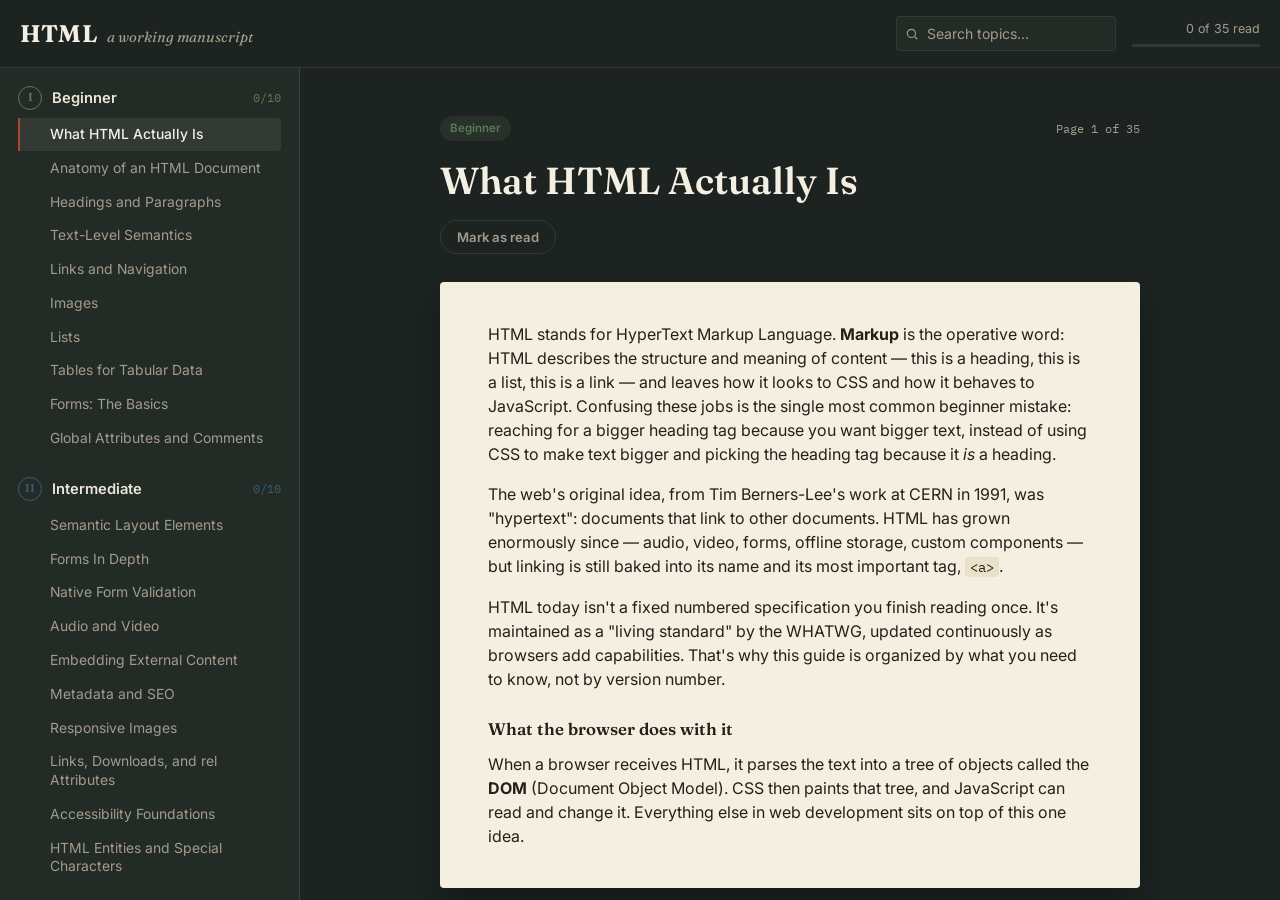
==== index.html @ 427ff5c3 "HTML Guide Added" ====
<!DOCTYPE html>
<html lang="en">

<head>
  <meta charset="UTF-8">
  <meta name="viewport" content="width=device-width, initial-scale=1.0">
  <title>HTML — A Practical Guide</title>
  <meta name="description"
    content="A sequential, tiered guide to HTML from first principles to advanced browser features.">
  <link rel="preconnect" href="https://fonts.googleapis.com">
  <link rel="preconnect" href="https://fonts.gstatic.com" crossorigin>
  <link
    href="https://fonts.googleapis.com/css2?family=Fraunces:ital,opsz,wght@0,9..144,340;0,9..144,480;0,9..144,600;0,9..144,680;1,9..144,500&family=Inter:wght@400;500;600;700&family=IBM+Plex+Mono:wght@400;500;600&display=swap"
    rel="stylesheet">
  <meta property="og:title" content="HTML — A Practical Guide">
  <meta property="og:description" content="A sequential, tiered guide to HTML from first principles to advanced browser features.">
  <meta property="og:type" content="website">
  <meta name="twitter:card" content="summary_large_image">
  <meta name="twitter:title" content="HTML — A Practical Guide">
  <meta name="twitter:description" content="A sequential, tiered guide to HTML from first principles to advanced browser features.">
  <link rel="stylesheet" href="css/styles.css">
</head>

<body>
  <div id="app">
    <header class="masthead">
      <button class="drawer-toggle" id="drawerToggle"
        aria-label="Open table of contents"><span></span><span></span><span></span></button>
      <div class="wordmark"><span class="mark">HTML</span><span class="sub">a working manuscript</span></div>
      <div class="masthead-spacer"></div>
      <div class="search-wrap">
        <label for="search" class="visually-hidden">Search topics</label>
        <svg width="14" height="14" viewBox="0 0 24 24" fill="none" stroke="currentColor" stroke-width="2">
          <circle cx="11" cy="11" r="7" />
          <line x1="21" y1="21" x2="16.65" y2="16.65" />
        </svg>
        <input type="text" id="search" placeholder="Search topics…" autocomplete="off">
      </div>
      <div class="progress-wrap">
        <span class="progress-text" id="progressText">0 of 0 read</span>
        <div class="progress-bar">
          <div class="progress-bar-fill" id="progressBarFill"></div>
        </div>
      </div>
    </header>

    <div class="layout">
      <aside class="toc-panel" id="tocPanel">
        <div class="toc-panel-head"><span>Contents</span><button class="drawer-close" id="drawerClose"
            aria-label="Close">×</button></div>
        <nav class="toc" id="toc"></nav>
      </aside>
      <div class="backdrop" id="backdrop"></div>
      <main class="page" id="page">
        <div class="page-inner" id="pageInner"></div>
      </main>
    </div>
  </div>

  <!-- ============================================================
     CONTENT LIBRARY — every topic lives here as plain HTML.
     JS below reads this into structured data at load time.
     ============================================================ -->
  <div id="library" hidden>

    <!-- ===== BEGINNER TIER ===== -->

    <article class="topic-tpl" data-id="what-is-html" data-tier="beginner" data-title="What HTML Actually Is">
      <div class="topic-body">
        <p>HTML stands for HyperText Markup Language. <strong>Markup</strong> is the operative word: HTML describes the
          structure and meaning of content — this is a heading, this is a list, this is a link — and leaves how it looks
          to CSS and how it behaves to JavaScript. Confusing these jobs is the single most common beginner mistake:
          reaching for a bigger heading tag because you want bigger text, instead of using CSS to make text bigger and
          picking the heading tag because it <em>is</em> a heading.</p>
        <p>The web's original idea, from Tim Berners-Lee's work at CERN in 1991, was "hypertext": documents that link to
          other documents. HTML has grown enormously since — audio, video, forms, offline storage, custom components —
          but linking is still baked into its name and its most important tag, <code>&lt;a&gt;</code>.</p>
        <p>HTML today isn't a fixed numbered specification you finish reading once. It's maintained as a "living
          standard" by the WHATWG, updated continuously as browsers add capabilities. That's why this guide is organized
          by what you need to know, not by version number.</p>
        <h4>What the browser does with it</h4>
        <p>When a browser receives HTML, it parses the text into a tree of objects called the <strong>DOM</strong>
          (Document Object Model). CSS then paints that tree, and JavaScript can read and change it. Everything else in
          web development sits on top of this one idea.</p>
      </div>
      <div class="topic-code" data-lang="html" data-filename="hello.html">&lt;!DOCTYPE html&gt;
        &lt;html lang="en"&gt;
        &lt;head&gt;
        &lt;meta charset="UTF-8"&gt;
        &lt;title&gt;My First Page&lt;/title&gt;
        &lt;/head&gt;
        &lt;body&gt;
        &lt;h1&gt;Hello, web&lt;/h1&gt;
        &lt;p&gt;This paragraph is structure. Its color is CSS's job.&lt;/p&gt;
        &lt;/body&gt;
        &lt;/html&gt;</div>
      <ul class="topic-keypoints">
        <li>HTML describes structure and meaning; CSS handles appearance; JavaScript handles behavior.</li>
        <li>Browsers parse your markup into a DOM tree — that tree is what CSS styles and JavaScript touches.</li>
        <li>HTML is a continuously updated "living standard," not a version you finish learning once.</li>
        <li>Never choose a tag purely for its default visual size or style — choose it for what it means.</li>
      </ul>
      <div class="topic-note" data-kind="tip">Open any website, right-click, and choose "View Page Source" (or press
        Ctrl+U / Cmd+Option+U). Reading real markup from sites you use daily teaches you faster than any tutorial.</div>
    </article>

    <article class="topic-tpl" data-id="document-anatomy" data-tier="beginner" data-title="Anatomy of an HTML Document">
      <div class="topic-body">
        <p>Every HTML page follows the same skeleton, and each piece has a specific job.</p>
        <p><code>&lt;!DOCTYPE html&gt;</code> must be the very first line. It tells the browser to render the page in
          modern "standards mode" rather than guessing based on old, inconsistent quirks from the 1990s. It isn't a tag
          with a closing pair — it's a one-time instruction.</p>
        <p>The <code>&lt;html&gt;</code> element wraps everything and should carry a <code>lang</code> attribute, such
          as <code>lang="en"</code>. This one small attribute lets screen readers choose the correct pronunciation rules
          and lets browsers offer translation — it's an accessibility feature disguised as an afterthought.</p>
        <p>Inside <code>&lt;html&gt;</code> there are exactly two children: <code>&lt;head&gt;</code> and
          <code>&lt;body&gt;</code>. The head holds information <em>about</em> the page — metadata, the title, links to
          stylesheets — none of which is directly visible. The body holds everything a visitor actually sees.</p>
        <h4>Two meta tags you always want</h4>
        <p><code>&lt;meta charset="UTF-8"&gt;</code> should be the first thing inside <code>&lt;head&gt;</code>. It
          tells the browser how to decode the bytes of your file into characters, so accented letters, emoji, and
          non-Latin scripts render correctly.
          <code>&lt;meta name="viewport" content="width=device-width, initial-scale=1.0"&gt;</code> tells mobile
          browsers to render at the phone's actual width instead of pretending to be a 980px-wide desktop page and
          zooming out — without it, your responsive CSS won't behave on phones at all.</p>
      </div>
      <div class="topic-code" data-lang="html" data-filename="boilerplate.html">&lt;!DOCTYPE html&gt;
        &lt;html lang="en"&gt;
        &lt;head&gt;
        &lt;meta charset="UTF-8"&gt;
        &lt;meta name="viewport" content="width=device-width, initial-scale=1.0"&gt;
        &lt;title&gt;Page Title&lt;/title&gt;
        &lt;link rel="stylesheet" href="styles.css"&gt;
        &lt;/head&gt;
        &lt;body&gt;
        &lt;!-- visible content goes here --&gt;
        &lt;/body&gt;
        &lt;/html&gt;</div>
      <ul class="topic-keypoints">
        <li><code>&lt;!DOCTYPE html&gt;</code> comes first and switches on standards mode.</li>
        <li><code>&lt;html lang="en"&gt;</code> helps screen readers and translation tools — set it correctly.</li>
        <li><code>&lt;head&gt;</code> holds metadata; <code>&lt;body&gt;</code> holds what visitors see.</li>
        <li>Charset and viewport meta tags belong in every page you ship.</li>
      </ul>
      <div class="topic-note" data-kind="mistake">Skipping the viewport meta tag is the most common reason a page that
        "looks fine" on a laptop looks tiny and zoomed-out on a phone.</div>
    </article>

    <article class="topic-tpl" data-id="headings-text" data-tier="beginner" data-title="Headings and Paragraphs">
      <div class="topic-body">
        <p>HTML gives you six heading levels, <code>&lt;h1&gt;</code> through <code>&lt;h6&gt;</code>. They exist to
          describe an <strong>outline</strong> of your document, the same way a book's chapter and section titles do —
          not to pick a font size. Screen readers let users jump between headings the way you'd flip through a table of
          contents, which only works if the levels genuinely nest: an <code>&lt;h3&gt;</code> should sit under an
          <code>&lt;h2&gt;</code>, which sits under the page's single <code>&lt;h1&gt;</code>.</p>
        <p>Skipping a level — going from <code>&lt;h1&gt;</code> straight to <code>&lt;h3&gt;</code> because it "looks
          right" — breaks that outline for anyone navigating by structure, even though sighted users browsing normally
          won't notice anything wrong.</p>
        <p>Regular text lives in <code>&lt;p&gt;</code> elements. One detail trips up almost every newcomer: browsers
          collapse whitespace. Line breaks and extra spaces in your HTML <em>source</em> do not create line breaks or
          spacing on the rendered page — only actual elements and CSS do.</p>
      </div>
      <div class="topic-code" data-lang="html" data-filename="outline.html">&lt;h1&gt;Backyard Vegetable
        Gardening&lt;/h1&gt;
        &lt;p&gt;An introduction for first-time growers.&lt;/p&gt;

        &lt;h2&gt;Choosing a Location&lt;/h2&gt;
        &lt;p&gt;Most vegetables need six hours of direct sun.&lt;/p&gt;

        &lt;h3&gt;Testing Your Soil&lt;/h3&gt;
        &lt;p&gt;A simple pH kit will tell you what to amend.&lt;/p&gt;

        &lt;h2&gt;Watering Schedules&lt;/h2&gt;
        &lt;p&gt;Deep, infrequent watering beats a daily sprinkle.&lt;/p&gt;</div>
      <ul class="topic-keypoints">
        <li>Headings encode document structure, not font size — style size with CSS instead.</li>
        <li>Don't skip heading levels; assistive technology relies on the nesting being real.</li>
        <li>Most pages use one <code>&lt;h1&gt;</code> for the main topic of that page.</li>
        <li>Whitespace and line breaks in your source are collapsed by the browser.</li>
      </ul>
    </article>

    <article class="topic-tpl" data-id="text-semantics" data-tier="beginner" data-title="Text-Level Semantics">
      <div class="topic-body">
        <p>HTML has pairs of tags that look similar but mean different things. <code>&lt;strong&gt;</code> marks text as
          genuinely important — screen readers may change their tone for it — while <code>&lt;b&gt;</code> just makes
          text bold with no claim about importance. Likewise <code>&lt;em&gt;</code> marks stressed emphasis (changing
          which word carries meaning in a sentence), while <code>&lt;i&gt;</code> is purely a visual italic, appropriate
          for things like foreign phrases or the names of ships, which are conventionally italicized without being
          "emphasized."</p>
        <p>A few more inline tags worth knowing: <code>&lt;small&gt;</code> for fine print or side comments,
          <code>&lt;mark&gt;</code> for highlighting text that's relevant right now (like a search match),
          <code>&lt;abbr title="..."&gt;</code> for abbreviations — the <code>title</code> gives the full expansion —
          and <code>&lt;sub&gt;</code>/<code>&lt;sup&gt;</code> for subscript and superscript, useful in chemical
          formulas or footnote markers.</p>
        <p><code>&lt;br&gt;</code> forces a single line break and <code>&lt;hr&gt;</code> marks a thematic break between
          sections of content. Neither is a layout tool — reach for CSS margin and spacing instead of stacks of
          <code>&lt;br&gt;</code> tags.</p>
      </div>
      <div class="topic-code" data-lang="html" data-filename="inline.html">&lt;p&gt;
        &lt;strong&gt;Warning:&lt;/strong&gt; the &lt;em&gt;first&lt;/em&gt; step is irreversible.
        See &lt;abbr title="Frequently Asked Questions"&gt;FAQ&lt;/abbr&gt; for details.
        &lt;/p&gt;
        &lt;p&gt;The compound is H&lt;sub&gt;2&lt;/sub&gt;O, discovered in &lt;mark&gt;1783&lt;/mark&gt;.&lt;/p&gt;
      </div>
      <ul class="topic-keypoints">
        <li><code>&lt;strong&gt;</code>/<code>&lt;em&gt;</code> carry meaning;
          <code>&lt;b&gt;</code>/<code>&lt;i&gt;</code> are purely visual.</li>
        <li><code>&lt;abbr title="..."&gt;</code> gives assistive tech and hover users the full expansion.</li>
        <li><code>&lt;br&gt;</code> and <code>&lt;hr&gt;</code> are not spacing or decoration tools — use CSS for
          layout.</li>
      </ul>
    </article>

    <article class="topic-tpl" data-id="links" data-tier="beginner" data-title="Links and Navigation">
      <div class="topic-body">
        <p>The anchor tag, <code>&lt;a href="..."&gt;</code>, is HTML's namesake feature. The <code>href</code> can be
          absolute (<code>https://example.com/page</code>), relative to the current page (<code>about.html</code> or
          <code>../images/logo.png</code>), or a jump to a section on the same page using an <code>id</code>:
          <code>&lt;a href="#pricing"&gt;</code> scrolls to whichever element has <code>id="pricing"</code>.</p>
        <p><code>target="_blank"</code> opens a link in a new tab. When you use it, also add
          <code>rel="noopener noreferrer"</code> — without it, the new page can access <code>window.opener</code> and,
          in older browsers, silently redirect your original tab to a phishing page. You'll see exactly why this matters
          in the security topic later in this guide.</p>
        <p>Two special schemes turn a link into an action: <code>mailto:</code> opens the visitor's email client with an
          address pre-filled, and <code>tel:</code> dials a number on devices that can place calls.</p>
      </div>
      <div class="topic-code" data-lang="html" data-filename="links.html">&lt;a href="/about.html"&gt;About us&lt;/a&gt;
        &lt;a href="https://example.com" target="_blank" rel="noopener noreferrer"&gt;External site&lt;/a&gt;
        &lt;a href="mailto:hello@example.com"&gt;Email us&lt;/a&gt;
        &lt;a href="tel:+15551234567"&gt;Call us&lt;/a&gt;
        &lt;a href="#section-2"&gt;Jump to Section 2&lt;/a&gt;

        &lt;h2 id="section-2"&gt;Section 2&lt;/h2&gt;</div>
      <ul class="topic-keypoints">
        <li>Relative paths point to files near the current page; absolute paths point anywhere on the web.</li>
        <li>Always pair <code>target="_blank"</code> with <code>rel="noopener noreferrer"</code>.</li>
        <li><code>mailto:</code> and <code>tel:</code> turn a link into a real-world action.</li>
      </ul>
      <div class="topic-note" data-kind="mistake">If a click should trigger app behavior rather than navigate to a URL —
        like opening a modal — use a <code>&lt;button&gt;</code>, not an <code>&lt;a href="#"&gt;</code>. A fake link
        confuses keyboard and screen reader users who expect links to navigate.</div>
    </article>

    <article class="topic-tpl" data-id="images" data-tier="beginner" data-title="Images">
      <div class="topic-body">
        <p><code>&lt;img src="..." alt="..."&gt;</code> is a void element — it never has a closing tag or content. The
          <code>alt</code> attribute is not optional decoration: it's read aloud by screen readers, displayed if the
          image fails to load, and used by search engines. Write it as you would describe the image to someone on the
          phone. If an image is purely decorative and adds no information — a background flourish — give it an empty
          <code>alt=""</code> so assistive technology skips over it entirely, rather than omitting <code>alt</code>,
          which some screen readers announce as the filename instead.</p>
        <p>Always set <code>width</code> and <code>height</code> (or the equivalent CSS <code>aspect-ratio</code>). The
          browser uses them to reserve space for the image before it finishes downloading, which prevents the rest of
          the page from jumping around as images pop in — a real, measured metric called Cumulative Layout Shift.</p>
        <p>When an image needs a caption, wrap both in <code>&lt;figure&gt;</code> with a
          <code>&lt;figcaption&gt;</code> inside. This semantically ties the caption to the image as one unit, rather
          than leaving them as two unrelated pieces of text.</p>
      </div>
      <div class="topic-code" data-lang="html" data-filename="figure.html">&lt;figure&gt;
        &lt;img src="harvest.jpg" alt="Wicker basket of freshly picked tomatoes and basil"
        width="640" height="427"&gt;
        &lt;figcaption&gt;First tomato harvest of the season, late July.&lt;/figcaption&gt;
        &lt;/figure&gt;

        &lt;img src="divider-flourish.svg" alt="" width="200" height="12"&gt;</div>
      <ul class="topic-keypoints">
        <li><code>alt</code> is required — describe meaningfully, or use <code>alt=""</code> for purely decorative
          images.</li>
        <li><code>width</code>/<code>height</code> prevent layout shift while images load.</li>
        <li><code>&lt;figure&gt;</code>/<code>&lt;figcaption&gt;</code> groups an image with its caption as one semantic
          unit.</li>
      </ul>
    </article>

    <article class="topic-tpl" data-id="lists" data-tier="beginner" data-title="Lists">
      <div class="topic-body">
        <p>Use <code>&lt;ul&gt;</code> (unordered list) when items have no inherent ranking — ingredients, features,
          links in a menu. Use <code>&lt;ol&gt;</code> (ordered list) when sequence carries meaning — recipe steps, race
          results, instructions where order matters. Each item, in either case, is an <code>&lt;li&gt;</code>.</p>
        <p>A less common but genuinely useful third type is the description list: <code>&lt;dl&gt;</code> wraps pairs of
          <code>&lt;dt&gt;</code> (term) and <code>&lt;dd&gt;</code> (its description) — perfect for glossaries, FAQs,
          or metadata like a spec sheet.</p>
        <p>Lists can nest: placing a full <code>&lt;ul&gt;</code> or <code>&lt;ol&gt;</code> inside an
          <code>&lt;li&gt;</code> creates a sub-list, which is how multi-level outlines and navigation menus with
          sub-items are built.</p>
      </div>
      <div class="topic-code" data-lang="html" data-filename="lists.html">&lt;ol&gt;
        &lt;li&gt;Preheat the oven to 220°C.&lt;/li&gt;
        &lt;li&gt;Toss the vegetables in oil and salt.&lt;/li&gt;
        &lt;li&gt;Roast for 25 minutes, turning once.&lt;/li&gt;
        &lt;/ol&gt;

        &lt;dl&gt;
        &lt;dt&gt;HTML&lt;/dt&gt;
        &lt;dd&gt;Describes the structure of a web page.&lt;/dd&gt;
        &lt;dt&gt;CSS&lt;/dt&gt;
        &lt;dd&gt;Describes how that structure should look.&lt;/dd&gt;
        &lt;/dl&gt;</div>
      <ul class="topic-keypoints">
        <li><code>&lt;ul&gt;</code> for unordered items, <code>&lt;ol&gt;</code> when sequence matters.</li>
        <li><code>&lt;dl&gt;/&lt;dt&gt;/&lt;dd&gt;</code> handles term–description pairs like glossaries and FAQs.</li>
        <li>Lists can nest inside a parent <code>&lt;li&gt;</code> to build sub-lists.</li>
      </ul>
    </article>

    <article class="topic-tpl" data-id="tables" data-tier="beginner" data-title="Tables for Tabular Data">
      <div class="topic-body">
        <p>Tables exist for genuinely grid-shaped data — pricing plans, schedules, comparison specs — where rows and
          columns both carry meaning. Before CSS matured, developers abused tables to lay out entire pages; that
          technique is obsolete and actively harmful to accessibility today, since screen readers announce table
          structure and a layout table announces confusing, meaningless "row 1 of 40" noise.</p>
        <p>The structure: <code>&lt;table&gt;</code> wraps rows (<code>&lt;tr&gt;</code>), which contain header cells
          (<code>&lt;th&gt;</code>) or data cells (<code>&lt;td&gt;</code>). Grouping rows into
          <code>&lt;thead&gt;</code>, <code>&lt;tbody&gt;</code>, and optionally <code>&lt;tfoot&gt;</code> lets
          browsers keep the header visible while a long table scrolls or prints, and tells assistive technology exactly
          which row is the header.</p>
        <p>A <code>&lt;caption&gt;</code>, placed right after the opening <code>&lt;table&gt;</code> tag, gives the
          whole table an accessible title — the equivalent of a figure caption, but for data.</p>
      </div>
      <div class="topic-code" data-lang="html" data-filename="table.html">&lt;table&gt;
        &lt;caption&gt;Quarterly rainfall (mm)&lt;/caption&gt;
        &lt;thead&gt;
        &lt;tr&gt;&lt;th&gt;City&lt;/th&gt;&lt;th&gt;Q1&lt;/th&gt;&lt;th&gt;Q2&lt;/th&gt;&lt;/tr&gt;
        &lt;/thead&gt;
        &lt;tbody&gt;
        &lt;tr&gt;&lt;td&gt;Mumbai&lt;/td&gt;&lt;td&gt;12&lt;/td&gt;&lt;td&gt;480&lt;/td&gt;&lt;/tr&gt;
        &lt;tr&gt;&lt;td&gt;Delhi&lt;/td&gt;&lt;td&gt;6&lt;/td&gt;&lt;td&gt;210&lt;/td&gt;&lt;/tr&gt;
        &lt;/tbody&gt;
        &lt;/table&gt;</div>
      <ul class="topic-keypoints">
        <li>Tables are for tabular data, never for page layout.</li>
        <li><code>&lt;th&gt;</code> marks header cells; pair it with <code>&lt;thead&gt;/&lt;tbody&gt;</code> for
          structure.</li>
        <li><code>&lt;caption&gt;</code> gives the table an accessible title.</li>
      </ul>
    </article>

    <article class="topic-tpl" data-id="forms-basics" data-tier="beginner" data-title="Forms: The Basics">
      <div class="topic-body">
        <p>A <code>&lt;form&gt;</code> wraps a set of input controls. Its <code>action</code> attribute says where the
          data goes, and <code>method</code> says how: <code>GET</code> appends data to the URL and suits read-like
          requests such as a search box, while <code>POST</code> sends data in the request body and suits anything that
          changes state, like creating an account.</p>
        <p>Every input needs a real <code>&lt;label&gt;</code>, connected either by wrapping the input or by matching a
          <code>for</code> attribute to the input's <code>id</code>. A <code>placeholder</code> is not a substitute — it
          vanishes the moment someone starts typing and isn't dependably announced by every screen reader. Clicking a
          label should focus or toggle its input; that only happens with a real association.</p>
        <p>Inside a form, a plain <code>&lt;button&gt;</code> defaults to <code>type="submit"</code> — including buttons
          you intended for something else, like "Cancel." That default causes a classic bug: a cancel button that
          unexpectedly submits the form. Set <code>type="button"</code> explicitly on anything that shouldn't submit.
        </p>
      </div>
      <div class="topic-code" data-lang="html" data-filename="form.html">&lt;form action="/subscribe" method="post"&gt;
        &lt;label for="email"&gt;Email address&lt;/label&gt;
        &lt;input type="email" id="email" name="email" required&gt;

        &lt;button type="submit"&gt;Subscribe&lt;/button&gt;
        &lt;button type="button" onclick="closeForm()"&gt;Cancel&lt;/button&gt;
        &lt;/form&gt;</div>
      <ul class="topic-keypoints">
        <li>GET for read-like requests, POST for anything that changes data.</li>
        <li>Every input needs a real, connected <code>&lt;label&gt;</code> — a placeholder is not enough.</li>
        <li>Buttons inside a form default to <code>type="submit"</code>; say <code>type="button"</code> otherwise.</li>
      </ul>
      <div class="topic-note" data-kind="mistake">A "Cancel" or "Delete row" button inside a <code>&lt;form&gt;</code>
        that's missing <code>type="button"</code> will silently submit the entire form when clicked — one of the most
        common real-world form bugs.</div>
    </article>

    <article class="topic-tpl" data-id="global-attributes" data-tier="beginner"
      data-title="Global Attributes and Comments">
      <div class="topic-body">
        <p>A handful of attributes work on nearly every element. <code>id</code> gives a single element a unique name on
          the page — used for anchor links, label associations, and as a hook for CSS or JavaScript. Unlike
          <code>id</code>, <code>class</code> can repeat across many elements and can hold several space-separated
          values, making it the right tool for reusable styling hooks.</p>
        <p><code>style</code> lets you write inline CSS directly on an element, but reach for it sparingly — mixing
          structure and presentation defeats much of the reason HTML and CSS are separate languages in the first place.
          <code>title</code> adds a tooltip, but support across assistive technology is inconsistent, so never put
          essential information only in a <code>title</code>.</p>
        <p><code>data-*</code> attributes let you attach custom data for JavaScript to read —
          <code>data-user-id="42"</code>, for instance — without inventing non-standard attributes. The boolean
          <code>hidden</code> attribute removes an element from rendering entirely.</p>
        <p>Some elements are "void": they carry no closing tag and no content, because they can't have children —
          <code>&lt;br&gt;</code>, <code>&lt;img&gt;</code>, <code>&lt;input&gt;</code>, <code>&lt;hr&gt;</code>,
          <code>&lt;meta&gt;</code>, and <code>&lt;link&gt;</code> among them.</p>
        <p>Finally, <code>&lt;!-- comments --&gt;</code> are stripped before anything renders on screen, but they still
          travel to every visitor inside your page's source. Never put secrets, internal notes, or anything sensitive in
          one.</p>
      </div>
      <div class="topic-code" data-lang="html" data-filename="attributes.html">&lt;section id="pricing" class="panel
        panel--highlighted" data-plan="pro"&gt;
        &lt;!-- TODO: swap in final copy before launch --&gt;
        &lt;p title="Billed annually"&gt;$12/month&lt;/p&gt;
        &lt;/section&gt;</div>
      <ul class="topic-keypoints">
        <li><code>id</code> is unique per page; <code>class</code> can repeat and hold multiple values.</li>
        <li>Prefer real CSS files over inline <code>style</code> where you can.</li>
        <li><code>data-*</code> attributes are the standard way to attach custom data for scripts.</li>
        <li>Comments are invisible on the page but fully visible in "View Source."</li>
      </ul>
    </article>

    <!-- ===== INTERMEDIATE TIER ===== -->

    <article class="topic-tpl" data-id="semantic-layout" data-tier="intermediate" data-title="Semantic Layout Elements">
      <div class="topic-body">
        <p>Before HTML5, every section of a page was a generically named <code>&lt;div&gt;</code>, and developers relied
          on <code>id="header"</code> or <code>class="nav"</code> to fake meaning that the browser itself couldn't see.
          HTML5 added elements that describe a section's <em>role</em> directly: <code>&lt;header&gt;</code>,
          <code>&lt;nav&gt;</code>, <code>&lt;main&gt;</code>, <code>&lt;article&gt;</code>,
          <code>&lt;section&gt;</code>, <code>&lt;aside&gt;</code>, and <code>&lt;footer&gt;</code>.</p>
        <p><code>&lt;header&gt;</code> holds introductory content — it can appear once for the whole page and again
          inside an individual <code>&lt;article&gt;</code>. <code>&lt;nav&gt;</code> wraps major navigation blocks, not
          every group of links. <code>&lt;main&gt;</code> should appear exactly once per page and wrap the primary
          content, letting screen reader users jump straight past repeated navigation. <code>&lt;footer&gt;</code>
          mirrors <code>&lt;header&gt;</code> for closing or meta content, and <code>&lt;address&gt;</code> specifically
          marks contact information for the nearest article or page.</p>
        <p>The trickiest distinction is <code>&lt;article&gt;</code> versus <code>&lt;section&gt;</code>. Ask: "could
          this be pulled out and make sense on its own, syndicated elsewhere?" — a blog post, a product card, a forum
          comment — that's an <code>&lt;article&gt;</code>. A <code>&lt;section&gt;</code> is a thematic chunk of a
          larger whole, usually introduced by its own heading, that doesn't stand alone the same way.
          <code>&lt;div&gt;</code> and <code>&lt;span&gt;</code> still matter as the meaning-neutral fallback for purely
          visual grouping when no semantic element actually fits — reaching for them isn't wrong, it's just a last
          resort rather than a default.</p>
      </div>
      <div class="topic-code" data-lang="html" data-filename="layout.html">&lt;body&gt;
        &lt;header&gt;
        &lt;h1&gt;Daily Bread Bakery&lt;/h1&gt;
        &lt;nav&gt;&lt;a href="/menu"&gt;Menu&lt;/a&gt; &lt;a href="/visit"&gt;Visit&lt;/a&gt;&lt;/nav&gt;
        &lt;/header&gt;

        &lt;main&gt;
        &lt;article&gt;
        &lt;h2&gt;Sourdough, back in stock&lt;/h2&gt;
        &lt;p&gt;Our 48-hour ferment loaf returns Thursday.&lt;/p&gt;
        &lt;/article&gt;

        &lt;aside&gt;
        &lt;h2&gt;Opening hours&lt;/h2&gt;
        &lt;p&gt;Tue–Sun, 7am–3pm&lt;/p&gt;
        &lt;/aside&gt;
        &lt;/main&gt;

        &lt;footer&gt;
        &lt;address&gt;Contact: &lt;a
        href="mailto:hello@dailybread.example"&gt;hello@dailybread.example&lt;/a&gt;&lt;/address&gt;
        &lt;/footer&gt;
        &lt;/body&gt;</div>
      <ul class="topic-keypoints">
        <li>Semantic elements describe a section's role, not just its grouping.</li>
        <li>Use exactly one <code>&lt;main&gt;</code> per page, wrapping the primary content.</li>
        <li><code>&lt;article&gt;</code> should make sense standing alone; <code>&lt;section&gt;</code> is a themed part
          of a larger whole.</li>
        <li><code>&lt;div&gt;</code>/<code>&lt;span&gt;</code> remain valid as a last-resort, meaning-neutral wrapper.
        </li>
      </ul>
      <div class="topic-note" data-kind="tip">Screen reader users often jump between landmarks (<code>header</code>,
        <code>nav</code>, <code>main</code>, <code>footer</code>) the way sighted users scan a page visually. Getting
        these elements right is a large accessibility win for almost no extra effort.</div>
    </article>

    <article class="topic-tpl" data-id="forms-in-depth" data-tier="intermediate" data-title="Forms In Depth">
      <div class="topic-body">
        <p>The <code>type</code> attribute on <code>&lt;input&gt;</code> is more powerful than it looks.
          <code>type="email"</code> and <code>type="tel"</code> summon the right mobile keyboard layout;
          <code>type="number"</code>, <code>type="date"</code>, <code>type="range"</code>, and <code>type="color"</code>
          give you a purpose-built native control for free, with no JavaScript; <code>type="checkbox"</code> and
          <code>type="radio"</code> handle multi-select and single-select choices respectively — radios sharing the same
          <code>name</code> become mutually exclusive automatically.</p>
        <p><code>&lt;fieldset&gt;</code> groups related controls — most usefully a set of radio buttons or checkboxes —
          and its first child, <code>&lt;legend&gt;</code>, gives that whole group an accessible label, announced by
          screen readers as you enter the group.</p>
        <p><code>&lt;select&gt;</code> with nested <code>&lt;option&gt;</code> elements builds a dropdown restricted to
          exactly the choices you list; <code>&lt;optgroup label="..."&gt;</code> visually and semantically clusters
          related options. A <code>&lt;textarea&gt;</code> handles multi-line freeform text — size it with CSS rather
          than the legacy <code>rows</code>/<code>cols</code> attributes where you can. <code>&lt;datalist&gt;</code>,
          linked to an input via matching <code>list</code>/<code>id</code>, offers autocomplete suggestions while still
          letting the visitor type anything — unlike <code>&lt;select&gt;</code>, it never restricts the final value.
          <code>&lt;output&gt;</code> displays a computed result, linkable to its source inputs with a <code>for</code>
          attribute, typically updated by a script listening for input changes.</p>
      </div>
      <div class="topic-code" data-lang="html" data-filename="form-controls.html">&lt;fieldset&gt;
        &lt;legend&gt;Preferred contact method&lt;/legend&gt;
        &lt;label&gt;&lt;input type="radio" name="contact" value="email" checked&gt; Email&lt;/label&gt;
        &lt;label&gt;&lt;input type="radio" name="contact" value="phone"&gt; Phone&lt;/label&gt;
        &lt;/fieldset&gt;

        &lt;label for="city"&gt;City&lt;/label&gt;
        &lt;input type="text" id="city" list="city-options"&gt;
        &lt;datalist id="city-options"&gt;
        &lt;option value="Mumbai"&gt;
        &lt;option value="Delhi"&gt;
        &lt;option value="Bengaluru"&gt;
        &lt;/datalist&gt;</div>
      <ul class="topic-keypoints">
        <li>Choosing the closest <code>type</code> gets you the right keyboard and built-in control for free.</li>
        <li><code>&lt;fieldset&gt;</code>/<code>&lt;legend&gt;</code> gives a whole group of related controls one
          accessible label.</li>
        <li><code>&lt;datalist&gt;</code> suggests options but still allows free text; <code>&lt;select&gt;</code>
          restricts to the list.</li>
      </ul>
      <div class="topic-note" data-kind="note"><code>type="tel"</code> deliberately accepts any text, since phone
        formats vary worldwide — add a <code>pattern</code> attribute yourself if you need to enforce a specific format.
      </div>
    </article>

    <article class="topic-tpl" data-id="form-validation" data-tier="intermediate" data-title="Native Form Validation">
      <div class="topic-body">
        <p>Browsers can validate a surprising amount for free, purely through attributes: <code>required</code> blocks
          submission on an empty field, <code>minlength</code>/<code>maxlength</code> bound text length,
          <code>min</code>/<code>max</code> bound numeric or date values, <code>pattern</code> takes a regular
          expression the value must match, and <code>step</code> controls the increment allowed for numbers. This is the
          Constraint Validation API, and it comes with matching CSS hooks — <code>:valid</code>, <code>:invalid</code>,
          <code>:required</code>, <code>:optional</code> — so you can style a field red or green purely based on its
          current state, no JavaScript required.</p>
        <p>If you need fully custom validation logic or UI, add <code>novalidate</code> to the <code>&lt;form&gt;</code>
          to switch off the browser's built-in checks and handle everything yourself in script.</p>
        <p>Whatever you do on the client, it is never a substitute for validating again on the server. Client-side
          checks are for user experience — instant feedback without a round trip — while server-side checks are for
          security, since anyone can submit a request directly and skip your HTML and JavaScript entirely.</p>
      </div>
      <div class="topic-code" data-lang="html" data-filename="validation.html">&lt;label
        for="username"&gt;Username&lt;/label&gt;
        &lt;input
        type="text"
        id="username"
        required
        minlength="3"
        maxlength="20"
        pattern="[a-zA-Z0-9_]+"
        title="Letters, numbers, and underscores only"&gt;

        &lt;label for="qty"&gt;Quantity&lt;/label&gt;
        &lt;input type="number" id="qty" min="1" max="10" step="1" value="1"&gt;</div>
      <ul class="topic-keypoints">
        <li><code>required</code>, <code>pattern</code>, <code>min</code>/<code>max</code>, and <code>step</code> give
          validation with zero JavaScript.</li>
        <li><code>:valid</code>/<code>:invalid</code> let CSS style a field based on its current validity.</li>
        <li><code>novalidate</code> on the form opts out when you need fully custom validation.</li>
      </ul>
      <div class="topic-note" data-kind="mistake">Trusting client-side validation alone is a real security bug, not just
        sloppiness — always re-check every rule on the server, since the browser's checks are trivially bypassed by
        anyone sending requests directly.</div>
    </article>

    <article class="topic-tpl" data-id="multimedia" data-tier="intermediate" data-title="Audio and Video">
      <div class="topic-body">
        <p><code>&lt;video&gt;</code> and <code>&lt;audio&gt;</code> embed media with a built-in player when you add the
          <code>controls</code> attribute — skip it only if you're building fully custom playback controls in
          JavaScript. Nested <code>&lt;source&gt;</code> elements let you offer the same media in several formats; the
          browser tries each in order and plays the first one it can decode, which matters because format support still
          varies across browsers.</p>
        <p>A <code>&lt;track kind="captions" src="captions.vtt" srclang="en" label="English"&gt;</code> inside a
          <code>&lt;video&gt;</code> adds captions or subtitles from a separate file — essential for anyone who is deaf
          or hard of hearing, watching without sound, or simply searching within the video's text. The
          <code>poster</code> attribute sets a still preview image shown before playback starts.</p>
        <p>Browsers block video with sound from autoplaying — if you need <code>autoplay</code> (for a silent background
          loop, say), pair it with <code>muted</code> or it simply won't play. Any content placed between the opening
          and closing tags acts as a fallback, shown only if the browser can't play the element at all.</p>
      </div>
      <div class="topic-code" data-lang="html" data-filename="video.html">&lt;video controls poster="preview.jpg"
        width="640" height="360"&gt;
        &lt;source src="talk.webm" type="video/webm"&gt;
        &lt;source src="talk.mp4" type="video/mp4"&gt;
        &lt;track kind="captions" src="talk-en.vtt" srclang="en" label="English" default&gt;
        Your browser doesn't support embedded video.
        &lt;a href="talk.mp4"&gt;Download the video&lt;/a&gt; instead.
        &lt;/video&gt;</div>
      <ul class="topic-keypoints">
        <li>Include <code>controls</code> unless you're replacing them with your own custom UI.</li>
        <li><code>&lt;track&gt;</code> supplies captions — treat it as a requirement, not an extra.</li>
        <li>Autoplaying video must also be <code>muted</code>, or browsers will block it.</li>
      </ul>
    </article>

    <article class="topic-tpl" data-id="embedding-content" data-tier="intermediate"
      data-title="Embedding External Content">
      <div class="topic-body">
        <p><code>&lt;iframe src="..."&gt;</code> embeds an entire separate HTML document inside your page — used for
          maps, embedded videos, checkout widgets, or ads. Because an iframe runs someone else's code alongside yours,
          treat every one as a security boundary rather than a neutral picture frame.</p>
        <p>The <code>sandbox</code> attribute strips capabilities from the embedded page by default and re-grants only
          what you list: <code>sandbox="allow-scripts"</code> permits scripts but still blocks forms, popups, and
          top-level navigation unless you add those tokens too. An empty <code>sandbox=""</code> locks everything down
          as tightly as possible. <code>loading="lazy"</code> defers offscreen iframes from loading until they're about
          to scroll into view, the same as it does for images.</p>
        <p><code>&lt;object&gt;</code> and <code>&lt;embed&gt;</code> are older, now-niche ways to embed plugin content
          like PDFs; for the vast majority of modern uses, an <code>&lt;iframe&gt;</code> for documents or the
          <code>&lt;video&gt;</code>/<code>&lt;audio&gt;</code> elements you already know cover the job better.</p>
      </div>
      <div class="topic-code" data-lang="html" data-filename="embed.html">&lt;iframe
        src="https://maps.example.com/embed?q=CERN"
        title="Map showing the location of CERN"
        loading="lazy"
        sandbox="allow-scripts allow-same-origin"
        width="600" height="360"&gt;
        &lt;/iframe&gt;</div>
      <ul class="topic-keypoints">
        <li>Treat every <code>&lt;iframe&gt;</code> as a security boundary, not just a layout tool.</li>
        <li><code>sandbox</code> strips capabilities by default; add only the tokens you actually need.</li>
        <li>Give every iframe a descriptive <code>title</code> so screen reader users know what it contains.</li>
      </ul>
      <div class="topic-note" data-kind="note">A missing <code>title</code> means a screen reader announces the frame
        only as "iframe" — a real title tells visitors what's inside before they enter it.</div>
    </article>

    <article class="topic-tpl" data-id="meta-seo" data-tier="intermediate" data-title="Metadata and SEO">
      <div class="topic-body">
        <p>The <code>&lt;head&gt;</code> carries several tags aimed at search engines and link previews rather than
          visitors reading the page directly. <code>&lt;meta name="description" content="..."&gt;</code> supplies the
          summary many search engines show under your title — it doesn't directly affect ranking, but a well-written one
          affects whether people click. <code>&lt;meta name="robots" content="noindex, nofollow"&gt;</code> asks search
          engines to leave a page out of results entirely, useful for admin pages or duplicates.</p>
        <p><code>&lt;link rel="canonical" href="..."&gt;</code> tells search engines which URL is the authoritative
          version when the same content is reachable multiple ways (with and without tracking parameters, for instance),
          avoiding duplicate-content confusion. A favicon comes from <code>&lt;link rel="icon" href="..."&gt;</code>.
        </p>
        <p>Open Graph tags (<code>og:title</code>, <code>og:description</code>, <code>og:image</code>) control how a
          link looks when shared on social platforms and chat apps; Twitter/X has its own similar set of
          <code>twitter:*</code> tags for the same purpose. None of this makes content appear that isn't genuinely on
          the page — it describes what's already there to systems that can't otherwise summarize it well.</p>
      </div>
      <div class="topic-code" data-lang="html" data-filename="head-meta.html">&lt;meta name="description"
        content="Hand-thrown pottery classes in central Pune, weekend and evening slots."&gt;
        &lt;link rel="canonical" href="https://example.com/classes"&gt;
        &lt;link rel="icon" href="/favicon.ico"&gt;

        &lt;meta property="og:title" content="Pottery Classes — Clay & Wheel Studio"&gt;
        &lt;meta property="og:description" content="Weekend and evening slots, all skill levels."&gt;
        &lt;meta property="og:image" content="https://example.com/social-card.jpg"&gt;</div>
      <ul class="topic-keypoints">
        <li>Meta description affects click-through from search results, not ranking directly.</li>
        <li><code>rel="canonical"</code> resolves duplicate-content confusion across near-identical URLs.</li>
        <li>Open Graph and Twitter tags control link previews on social platforms and chat apps.</li>
      </ul>
    </article>

    <article class="topic-tpl" data-id="responsive-images" data-tier="intermediate" data-title="Responsive Images">
      <div class="topic-body">
        <p>A single fixed-size image is a poor fit for the range of screens visiting your site: too large and it wastes
          bandwidth on a phone, too small and it looks blurry on a high-density display. <code>srcset</code> lets one
          <code>&lt;img&gt;</code> list several resolutions of the same picture, and <code>sizes</code> tells the
          browser how wide the image will actually render at different viewport widths — together the browser picks
          whichever file makes sense for the visitor's exact screen. This is called "resolution switching," and it keeps
          the same crop throughout.</p>
        <p>When you need a genuinely different crop at different sizes — a tight portrait crop on mobile, a wide
          landscape crop on desktop — that's "art direction," and it calls for <code>&lt;picture&gt;</code> wrapping
          several <code>&lt;source media="..." srcset="..."&gt;</code> elements plus a required fallback
          <code>&lt;img&gt;</code> for browsers that support none of the listed sources.</p>
        <p><code>loading="lazy"</code> on an <code>&lt;img&gt;</code> defers offscreen images until they're about to
          enter the viewport, which speeds up the initial page load without any JavaScript.</p>
      </div>
      <div class="topic-code" data-lang="html" data-filename="responsive-img.html">&lt;picture&gt;
        &lt;source media="(min-width: 800px)" srcset="hero-wide.jpg"&gt;
        &lt;source media="(max-width: 799px)" srcset="hero-tall.jpg"&gt;
        &lt;img src="hero-wide.jpg" alt="Potter shaping a bowl on a wheel"
        loading="lazy" width="1200" height="675"&gt;
        &lt;/picture&gt;

        &lt;img
        src="thumb-400.jpg"
        srcset="thumb-400.jpg 400w, thumb-800.jpg 800w, thumb-1200.jpg 1200w"
        sizes="(min-width: 600px) 400px, 100vw"
        alt="Finished ceramic mug"&gt;</div>
      <ul class="topic-keypoints">
        <li><code>srcset</code>/<code>sizes</code> handle resolution switching — same crop, best-fit size.</li>
        <li><code>&lt;picture&gt;</code> handles art direction — genuinely different crops per breakpoint.</li>
        <li><code>loading="lazy"</code> defers offscreen images to speed up initial load.</li>
      </ul>
    </article>

    <article class="topic-tpl" data-id="rel-and-downloads" data-tier="intermediate"
      data-title="Links, Downloads, and rel Attributes">
      <div class="topic-body">
        <p>The <code>rel</code> attribute describes the relationship between the current page and a linked one, and
          several values matter beyond the <code>noopener noreferrer</code> pair you met earlier.
          <code>rel="noopener"</code> stops a page opened via <code>target="_blank"</code> from getting a JavaScript
          handle back to your window; <code>rel="noreferrer"</code> goes further and withholds the referrer header
          entirely, so the destination can't see where the click came from.</p>
        <p><code>rel="nofollow"</code> tells search engines not to pass ranking credit through a link — common practice
          on user-submitted or paid links. Two more specific variants exist for the same family of cases:
          <code>rel="sponsored"</code> for paid or advertising links, and <code>rel="ugc"</code> for user-generated
          content like comments.</p>
        <p>The <code>download</code> attribute on a link forces a save-to-disk instead of navigation, and can suggest a
          filename: <code>&lt;a href="report.pdf" download="Q3-report.pdf"&gt;</code>. Separately,
          <code>&lt;link rel="preload" as="..." href="..."&gt;</code> in the document head — not on an
          <code>&lt;a&gt;</code> — tells the browser to fetch a resource it will need soon, before it would otherwise
          discover it.</p>
      </div>
      <div class="topic-code" data-lang="html" data-filename="rel-values.html">&lt;a href="https://partner.example"
        rel="sponsored"&gt;Our sponsor&lt;/a&gt;
        &lt;a href="/user/42/comment/9" rel="ugc"&gt;See their comment&lt;/a&gt;
        &lt;a href="/invoice.pdf" download="Invoice-2451.pdf"&gt;Download invoice&lt;/a&gt;

        &lt;link rel="preload" as="font" href="/fonts/inter.woff2" type="font/woff2" crossorigin&gt;</div>
      <ul class="topic-keypoints">
        <li><code>noopener</code>/<code>noreferrer</code> protect your window and its referrer data from a linked page.
        </li>
        <li><code>nofollow</code>/<code>sponsored</code>/<code>ugc</code> tell search engines how to treat a link's
          authority.</li>
        <li><code>download</code> saves a file directly, optionally under a custom filename.</li>
      </ul>
    </article>

    <article class="topic-tpl" data-id="accessibility-foundations" data-tier="intermediate"
      data-title="Accessibility Foundations">
      <div class="topic-body">
        <p>Accessibility isn't a separate skill bolted onto HTML — it's mostly a byproduct of markup that's genuinely
          correct, which is why it keeps resurfacing throughout this guide: meaningful <code>alt</code> text, real label
          associations, a heading outline that doesn't skip levels, semantic landmarks instead of unlabeled
          <code>&lt;div&gt;</code>s.</p>
        <p>Two more tools round this out. <code>tabindex="0"</code> adds an element to the natural tab order when it
          wouldn't otherwise be focusable — though a real <code>&lt;button&gt;</code> or <code>&lt;a&gt;</code> is
          almost always a better choice than a styled <code>&lt;div&gt;</code> that needs this fix in the first place.
          <code>tabindex="-1"</code> makes an element focusable only programmatically, handy for moving keyboard focus
          after something like a client-side page change. Avoid any <code>tabindex</code> value above <code>0</code> —
          it overrides the natural reading order with a manually maintained one, which quietly breaks the first time the
          page layout changes.</p>
        <p>A "skip to content" link — an <code>&lt;a href="#main"&gt;</code> placed as the very first focusable element,
          visually hidden until it receives keyboard focus — lets keyboard users bypass repeated navigation on every
          single page load, rather than tabbing through the same menu every time. And one plain rule worth keeping in
          mind well beyond HTML: never convey information by color alone, since it's invisible to colorblind visitors
          and anyone using a screen reader.</p>
      </div>
      <div class="topic-code" data-lang="html" data-filename="skip-link.html">&lt;body&gt;
        &lt;a class="skip-link" href="#main"&gt;Skip to content&lt;/a&gt;

        &lt;header&gt;...&lt;/header&gt;
        &lt;nav&gt;...&lt;/nav&gt;

        &lt;main id="main"&gt;
        &lt;h1&gt;Page content starts here&lt;/h1&gt;
        &lt;/main&gt;
        &lt;/body&gt;</div>
      <ul class="topic-keypoints">
        <li>Correct semantic HTML is most of what "accessible" means in practice.</li>
        <li>Avoid <code>tabindex</code> values greater than <code>0</code> — they create a fragile, manually maintained
          tab order.</li>
        <li>A hidden-until-focused skip link saves keyboard users from repeating the same navigation on every page.</li>
      </ul>
    </article>

    <article class="topic-tpl" data-id="html-entities" data-tier="intermediate"
      data-title="HTML Entities and Special Characters">
      <div class="topic-body">
        <p>Three characters are reserved because HTML uses them for its own syntax: <code>&lt;</code> opens a tag,
          <code>&gt;</code> closes one, and <code>&amp;</code> starts an entity. To display any of them as literal text
          rather than have the browser try to parse them, write <code>&amp;lt;</code>, <code>&amp;gt;</code>, and
          <code>&amp;amp;</code> instead.</p>
        <p>Beyond escaping, named entities give you characters that are awkward to type directly:
          <code>&amp;copy;</code> renders ©, <code>&amp;mdash;</code> renders an em dash —, <code>&amp;hellip;</code>
          renders an ellipsis …. One entity does real layout work rather than just typography: <code>&amp;nbsp;</code>
          is a non-breaking space, which glues two words together so they never get split across a line break — useful
          in things like "10&amp;nbsp;km" or "Mr.&amp;nbsp;Shah."</p>
        <p>Since virtually every modern file is saved as UTF-8 (set via the <code>charset</code> meta tag you met
          earlier), you can generally type accented letters, emoji, and non-Latin scripts directly into your HTML rather
          than reaching for numeric entities — entities today are mainly for the three reserved characters and a handful
          of typographically awkward symbols.</p>
      </div>
      <div class="topic-code" data-lang="html" data-filename="entities.html">&lt;p&gt;Use &amp;lt;strong&amp;gt; for
        important text, not &amp;lt;b&amp;gt;.&lt;/p&gt;
        &lt;p&gt;&amp;copy; 2026 Studio Verde &amp;mdash; all rights reserved.&lt;/p&gt;
        &lt;p&gt;Race distance: 10&amp;nbsp;km. Doors open at 7&amp;nbsp;am.&lt;/p&gt;</div>
      <ul class="topic-keypoints">
        <li><code>&lt;</code>, <code>&gt;</code>, and <code>&amp;</code> must be escaped as entities when you mean them
          literally.</li>
        <li><code>&amp;nbsp;</code> stops two words from being separated across a line break.</li>
        <li>With UTF-8 set, most other special characters can simply be typed directly.</li>
      </ul>
    </article>

    <!-- ===== ADVANCED TIER ===== -->

    <article class="topic-tpl" data-id="web-components-custom-elements" data-tier="advanced"
      data-title="Web Components: Custom Elements">
      <div class="topic-body">
        <p>Web Components let you invent your own HTML tags with their own built-in behavior —
          <code>&lt;user-card&gt;</code>, <code>&lt;rating-stars&gt;</code> — that work anywhere plain HTML works,
          framework or not. Three technologies cooperate: Custom Elements define the new tag, Shadow DOM (next topic)
          encapsulates its internal markup and styles, and the <code>&lt;template&gt;</code> element (also next topic)
          supplies reusable inert markup.</p>
        <p><code>customElements.define('tag-name', ClassName)</code> connects a tag name to a JavaScript class that
          extends <code>HTMLElement</code>. Custom tag names <em>must</em> contain a hyphen — a deliberate rule ensuring
          your invented names can never collide with a future standard HTML element, since none of those will ever
          contain one.</p>
        <p>A handful of lifecycle methods fire automatically: <code>connectedCallback()</code> runs when your element is
          inserted into the page, <code>disconnectedCallback()</code> when it's removed, and
          <code>attributeChangedCallback()</code> whenever a watched attribute changes — "watched" meaning listed in a
          static <code>observedAttributes</code> array on the class. You can also extend an existing built-in element (a
          "customized built-in," written as <code>&lt;button is="fancy-button"&gt;</code>), but browser support for that
          variant is inconsistent, so a brand-new "autonomous" element like the one below is the safer default.</p>
      </div>
      <div class="topic-code" data-lang="js" data-filename="user-card.js">class UserCard extends HTMLElement {
        static observedAttributes = ['name'];

        connectedCallback() {
        this.textContent = 'Loading…';
        }

        attributeChangedCallback(attr, oldVal, newVal) {
        if (attr === 'name') this.textContent = 'Hi, ' + newVal;
        }
        }

        customElements.define('user-card', UserCard);
        // Usage in HTML: &lt;user-card name="Amit"&gt;&lt;/user-card&gt;</div>
      <ul class="topic-keypoints">
        <li>Custom element tag names must contain a hyphen so they never collide with future standard tags.</li>
        <li><code>connectedCallback()</code> runs on insertion; <code>attributeChangedCallback()</code> needs
          <code>observedAttributes</code>.</li>
        <li>An "autonomous" brand-new element is generally safer than extending a built-in one, given inconsistent
          browser support.</li>
      </ul>
    </article>

    <article class="topic-tpl" data-id="shadow-dom-templates" data-tier="advanced"
      data-title="Web Components: Shadow DOM and Templates">
      <div class="topic-body">
        <p><code>&lt;template&gt;</code> holds markup that the browser parses but never renders and never runs — no
          images inside it load, no scripts inside it execute — until you explicitly clone its <code>.content</code>
          with JavaScript. That inertness is exactly why it's the right tool for a widget's repeatable markup, instead
          of assembling the same HTML at runtime out of string concatenation.</p>
        <p>Shadow DOM attaches a second, encapsulated DOM tree to an element via
          <code>element.attachShadow({ mode: 'open' })</code>. Styles and markup placed inside that shadow root are
          sealed off from the rest of the page: a <code>&lt;style&gt;</code> inside it won't leak out and style your
          whole document, and most of your page's own CSS won't reach in and affect it either. This is how a custom
          element ships its own internal look without any risk of colliding with whatever stylesheet the page around it
          happens to have.</p>
        <p><code>&lt;slot&gt;</code>, used inside a shadow tree, marks exactly where the "light DOM" — the regular
          children a user places inside your custom element in their own markup — actually gets displayed. It's what
          lets <code>&lt;user-card&gt;Amit&lt;/user-card&gt;</code> keep control over its own internal chrome while
          still accepting content from whoever uses it.</p>
      </div>
      <div class="topic-code" data-lang="js" data-filename="fancy-card.js">const tpl =
        document.createElement('template');
        tpl.innerHTML = `
        &lt;style&gt;
        .card { border: 1px solid #ccc; padding: 12px; border-radius: 6px; }
        &lt;/style&gt;
        &lt;div class="card"&gt;&lt;slot&gt;&lt;/slot&gt;&lt;/div&gt;
        `;

        class FancyCard extends HTMLElement {
        connectedCallback() {
        const shadow = this.attachShadow({ mode: 'open' });
        shadow.appendChild(tpl.content.cloneNode(true));
        }
        }
        customElements.define('fancy-card', FancyCard);</div>
      <ul class="topic-keypoints">
        <li><code>&lt;template&gt;</code> content is inert — nothing inside loads or runs until it's cloned with
          JavaScript.</li>
        <li>Shadow DOM encapsulates a custom element's markup and CSS from the rest of the page in both directions.</li>
        <li><code>&lt;slot&gt;</code> is where a custom element's user-supplied content actually renders.</li>
      </ul>
    </article>

    <article class="topic-tpl" data-id="canvas-vs-svg" data-tier="advanced" data-title="Canvas vs. SVG">
      <div class="topic-body">
        <p><code>&lt;canvas&gt;</code> and inline <code>&lt;svg&gt;</code> both draw graphics in the browser, but on
          fundamentally different models. A canvas is a raster surface: you draw onto it imperatively from JavaScript
          via <code>getContext('2d')</code> and a sequence of draw calls, and once drawn, the browser remembers only
          pixels — no individual shape objects exist to click, style with CSS, or inspect later. That trade-off makes it
          well suited to work with a very high number of draw operations: games, real-time charts with thousands of
          points, image manipulation.</p>
        <p>Inline SVG is markup: elements like <code>&lt;circle&gt;</code>, <code>&lt;path&gt;</code>, and
          <code>&lt;rect&gt;</code> become real, inspectable DOM nodes, each individually stylable with CSS, animatable,
          and clickable, and resolution-independent at any zoom level since it's vector math rather than pixels. That
          makes it the better fit for icons, diagrams, logos, and data visualizations with a moderate, human-scale
          number of shapes.</p>
        <p>A simple rule of thumb: reach for SVG when you want elements you can style or script individually and that
          must stay crisp at any size; reach for canvas when you're drawing so much, or so frequently, that keeping
          every shape as its own DOM node would be too slow.</p>
      </div>
      <div class="topic-code" data-lang="html" data-filename="icon.svg">&lt;svg viewBox="0 0 24 24" width="24"
        height="24" fill="none" stroke="currentColor" stroke-width="2"&gt;
        &lt;circle cx="12" cy="12" r="9"&gt;&lt;/circle&gt;
        &lt;path d="M9 12l2 2 4-4"&gt;&lt;/path&gt;
        &lt;/svg&gt;

        &lt;!-- A canvas only reserves a drawing surface; JavaScript does the actual drawing --&gt;
        &lt;canvas id="chart" width="400" height="200"&gt;&lt;/canvas&gt;</div>
      <ul class="topic-keypoints">
        <li>Canvas is pixels drawn imperatively via JavaScript — fast at scale, but no per-shape DOM.</li>
        <li>Inline SVG is real, stylable, resolution-independent DOM elements.</li>
        <li>Choose SVG for icons/diagrams/charts with modest shape counts; canvas for high-volume or pixel-level work.
        </li>
      </ul>
    </article>

    <article class="topic-tpl" data-id="web-storage" data-tier="advanced" data-title="Web Storage and Offline Basics">
      <div class="topic-body">
        <p>Every browser ships two simple key-value stores. <code>localStorage</code> persists until something
          explicitly clears it, surviving closed tabs and browser restarts; <code>sessionStorage</code> clears
          automatically when its tab closes. Both only store strings, so objects need <code>JSON.stringify()</code>
          going in and <code>JSON.parse()</code> coming out, both are synchronous, and both are capped at roughly 5–10MB
          depending on the browser.</p>
        <p>Cookies predate both and are still around mainly because, unlike storage, they're sent automatically with
          every matching HTTP request to their domain — which is exactly why you should keep them small: anything you
          store in a cookie adds weight to <em>every single request</em>, not just the page that set it.</p>
        <p>For anything larger, more structured, or that needs real querying, IndexedDB is the actual database built
          into the browser: asynchronous, transactional, and capable of storing far more than <code>localStorage</code>
          — though its raw API is verbose enough that most projects reach for a small wrapper library rather than using
          it directly. Offline-capable web apps typically pair storage like this with a service worker, a background
          script that can intercept network requests and serve cached responses with no connection at all — a
          substantial topic in its own right, worth a dedicated study once you get here.</p>
      </div>
      <div class="topic-code" data-lang="js" data-filename="storage.js">// Save
        const cart = { items: ['mug', 'plate'], total: 850 };
        localStorage.setItem('cart', JSON.stringify(cart));

        // Read it back later, even after closing the browser
        const saved = JSON.parse(localStorage.getItem('cart') || 'null');

        // sessionStorage has the identical API, but clears when the tab closes
        sessionStorage.setItem('draftMessage', 'Hey, are we still on for—');</div>
      <ul class="topic-keypoints">
        <li><code>localStorage</code> persists indefinitely; <code>sessionStorage</code> clears when the tab closes.
        </li>
        <li>Both store strings only — serialize objects with <code>JSON.stringify</code>/<code>JSON.parse</code>.</li>
        <li>Cookies are sent with every matching request, so keep them small; IndexedDB is the real client-side
          database.</li>
      </ul>
    </article>

    <article class="topic-tpl" data-id="drag-and-drop" data-tier="advanced" data-title="The Drag and Drop API">
      <div class="topic-body">
        <p>Any element becomes draggable with a single attribute: <code>draggable="true"</code>. From there, a handful
          of events drive the whole interaction. <code>dragstart</code> fires on the element being picked up — this is
          where you attach the payload with <code>event.dataTransfer.setData(type, value)</code>. <code>dragover</code>
          fires repeatedly on anything the dragged element passes over, and it must call
          <code>event.preventDefault()</code> or the browser refuses to allow a drop there at all — this single missing
          line is the most common reason a drop handler silently never fires. <code>drop</code> fires when the user
          releases over a valid target, where you read the payload back out with
          <code>event.dataTransfer.getData(type)</code>.</p>
        <p>This native API predates most drag-and-drop JavaScript libraries and still underlies real desktop-to-browser
          interactions, like dropping a file from your file manager onto an upload zone — worth knowing directly even if
          you reach for a library for something more elaborate, like a fully sortable list.</p>
      </div>
      <div class="topic-code" data-lang="html" data-filename="drag-drop.html">&lt;div id="card" draggable="true"&gt;Drag
        me&lt;/div&gt;

        &lt;div id="bin"
        ondragover="event.preventDefault()"
        ondrop="event.preventDefault(); console.log('dropped')"&gt;
        Drop here
        &lt;/div&gt;</div>
      <ul class="topic-keypoints">
        <li><code>draggable="true"</code> is all it takes to make an element draggable.</li>
        <li><code>dragover</code> must call <code>preventDefault()</code> or the drop target will refuse the drop.</li>
        <li><code>dataTransfer.setData()</code>/<code>getData()</code> carry the payload between <code>dragstart</code>
          and <code>drop</code>.</li>
      </ul>
      <div class="topic-note" data-kind="mistake">Forgetting <code>event.preventDefault()</code> inside
        <code>dragover</code> is the single most common reason a drop handler never runs.</div>
    </article>

    <article class="topic-tpl" data-id="advanced-aria" data-tier="advanced"
      data-title="Advanced Accessibility and ARIA">
      <div class="topic-body">
        <p>ARIA (Accessible Rich Internet Applications) attributes fill gaps for interactive widgets that plain HTML has
          no native element for — a custom tab panel, a live chat feed, a combobox. The first rule of ARIA is to use as
          little of it as possible: a real <code>&lt;button&gt;</code> is already fully accessible, while slapping
          <code>role="button"</code> on a <code>&lt;div&gt;</code> means you now have to manually rebuild keyboard
          activation, focus styling, and more that the real element already gave you at no cost.</p>
        <p>When you genuinely need it: <code>role</code> tells assistive technology what a custom widget behaves like
          (<code>role="tablist"</code>, <code>role="dialog"</code>); <code>aria-expanded="true|false"</code> reports
          whether a disclosure widget is currently open; <code>aria-live="polite"</code> marks a region so a screen
          reader announces content that changes inside it — a form's error summary, a live score — without the user
          needing to navigate there themselves. Landmark roles like <code>role="navigation"</code> largely duplicate
          what the semantic elements from earlier in this guide already provide, which is one more reason to reach for
          the real element first.</p>
        <p>Focus management deserves special attention for anything that opens on top of the page, like a modal: move
          keyboard focus into it the moment it opens, keep <kbd>Tab</kbd> cycling only within it while it's open, and
          return focus to whatever triggered it once it closes. Skip any of these three and keyboard users lose their
          place in the page entirely.</p>
      </div>
      <div class="topic-code" data-lang="html" data-filename="disclosure.html">&lt;button aria-expanded="false"
        aria-controls="panel-1" id="toggle"&gt;
        Shipping details
        &lt;/button&gt;
        &lt;div id="panel-1" hidden&gt;
        Ships within 2 business days via standard courier.
        &lt;/div&gt;</div>
      <ul class="topic-keypoints">
        <li>Prefer a real HTML element over ARIA-on-a-div whenever one already exists.</li>
        <li><code>aria-expanded</code> communicates open/closed state; <code>aria-live</code> announces dynamic changes.
        </li>
        <li>Anything that opens like a modal needs focus moved in, trapped, and returned on close.</li>
      </ul>
    </article>

    <article class="topic-tpl" data-id="performance-hints" data-tier="advanced"
      data-title="Performance and Resource Hints">
      <div class="topic-body">
        <p>Where a <code>&lt;script&gt;</code> sits and how it loads has a direct, measurable effect on page speed. A
          plain <code>&lt;script src="..."&gt;</code> in the <code>&lt;head&gt;</code> blocks HTML parsing completely
          until it finishes downloading and running. Adding <code>defer</code> downloads it in the background and runs
          it only after parsing finishes, in source order — a solid default for most scripts. Adding <code>async</code>
          also downloads in the background, but runs the instant it's ready, potentially out of order relative to other
          scripts — better suited to fully independent code like analytics snippets.</p>
        <p>A family of "resource hints" change <em>when</em> something loads without changing what loads at all.
          <code>&lt;link rel="preload" as="..."&gt;</code> fetches a resource the browser wouldn't otherwise discover
          early enough — a font referenced only inside CSS, say. <code>rel="preconnect"</code> opens the network
          connection (DNS plus TLS handshake) to another origin ahead of the first real request to it;
          <code>rel="dns-prefetch"</code> does just the DNS lookup, a lighter fallback for older browsers.
          <code>loading="lazy"</code>, met earlier on images and iframes, defers offscreen media until it's about to
          scroll into view.</p>
      </div>
      <div class="topic-code" data-lang="html" data-filename="resource-hints.html">&lt;head&gt;
        &lt;link rel="preconnect" href="https://fonts.gstatic.com" crossorigin&gt;
        &lt;link rel="preload" as="style" href="/critical.css"&gt;
        &lt;script src="/app.js" defer&gt;&lt;/script&gt;
        &lt;script src="/analytics.js" async&gt;&lt;/script&gt;
        &lt;/head&gt;</div>
      <ul class="topic-keypoints">
        <li><code>defer</code> runs scripts in order, after parsing finishes — a good general default.</li>
        <li><code>async</code> runs as soon as a script is ready, potentially out of order.</li>
        <li>Resource hints (<code>preload</code>/<code>preconnect</code>/<code>dns-prefetch</code>) change timing, not
          content.</li>
      </ul>
    </article>

    <article class="topic-tpl" data-id="security-markup" data-tier="advanced" data-title="Security in Markup">
      <div class="topic-body">
        <p>Markup choices carry real security weight. A Content-Security-Policy, set via
          <code>&lt;meta http-equiv="Content-Security-Policy" content="..."&gt;</code>, restricts which sources scripts,
          styles, and other resources are allowed to load from — meaningfully limiting the damage even if a malicious
          script does slip onto your page. You already met <code>rel="noopener"</code> for links; the same reasoning
          applies with more force to iframes, where the <code>sandbox</code> attribute from earlier is your main line of
          defense.</p>
        <p>The classic markup-level vulnerability is writing user-supplied text directly into HTML — via something like
          <code>element.innerHTML = userComment</code> — without escaping it first. If that comment contains
          <code>&lt;script&gt;...&lt;/script&gt;</code> and you insert it unescaped, that script now runs with full
          access to your page, your cookies, and anything else on it. Always escape user content before treating it as
          HTML (turning <code>&lt;</code> into <code>&amp;lt;</code>, exactly like every code sample throughout this
          guide has been escaped), or better, use <code>element.textContent</code>, which never interprets its input as
          markup in the first place.</p>
        <p>Avoid inline event handler attributes like <code>onclick="..."</code> scattered through your HTML — beyond
          being harder to maintain, each one is something a strict Content-Security-Policy has to specifically permit,
          which quietly weakens the exact protection the policy exists to provide.</p>
      </div>
      <div class="topic-code" data-lang="html" data-filename="csp.html">&lt;meta http-equiv="Content-Security-Policy"
        content="default-src 'self'; script-src 'self'; object-src 'none'"&gt;</div>
      <ul class="topic-keypoints">
        <li>A CSP meta tag limits what an injected script — if one ever slips through — is able to do.</li>
        <li>Always escape user-supplied content before inserting it as HTML, or use <code>textContent</code> instead.
        </li>
        <li>Avoid inline event handler attributes; they also weaken a strict CSP.</li>
      </ul>
      <div class="topic-note" data-kind="mistake">Inserting raw user input via <code>innerHTML</code> without escaping
        it is the textbook cause of stored cross-site scripting (XSS) vulnerabilities.</div>
    </article>

    <article class="topic-tpl" data-id="structured-data" data-tier="advanced"
      data-title="Structured Data: Microdata and JSON-LD">
      <div class="topic-body">
        <p>Structured data marks up the meaning of your content in a shared, machine-readable vocabulary — mainly
          schema.org — so search engines can build richer results from it: star ratings, a recipe's cook time, an
          event's date, shown directly in the search listing itself rather than left for the search engine to guess at.
        </p>
        <p>There are two ways to write it. Microdata attaches <code>itemscope</code>, <code>itemtype</code>, and
          <code>itemprop</code> attributes directly onto your existing HTML elements, tightly coupling the data to your
          visible markup. JSON-LD instead lives in a single separate
          <code>&lt;script type="application/ld+json"&gt;</code> block containing plain structured JSON, fully decoupled
          from your visible HTML — which is exactly why it has become the generally recommended approach: you can add,
          update, or correct it without touching your page's markup at all.</p>
        <p>Whichever form you use, only describe content that's genuinely present and visible on the page. Marking up
          information that isn't actually there is treated as manipulative by search engines and risks the page being
          penalized rather than helped.</p>
      </div>
      <div class="topic-code" data-lang="js" data-filename="ld-json.html">&lt;script type="application/ld+json"&gt;
        {
        "@context": "https://schema.org",
        "@type": "Recipe",
        "name": "Weeknight Dal",
        "prepTime": "PT10M",
        "cookTime": "PT25M",
        "recipeYield": "4 servings"
        }
        &lt;/script&gt;</div>
      <ul class="topic-keypoints">
        <li>Structured data helps search engines build richer, more detailed result listings.</li>
        <li>JSON-LD (a standalone script block) is now generally preferred over inline Microdata attributes.</li>
        <li>Only mark up content that's genuinely visible on the page itself.</li>
      </ul>
    </article>

    <article class="topic-tpl" data-id="modern-interactive-elements" data-tier="advanced"
      data-title="Modern Interactive Elements">
      <div class="topic-body">
        <p>A handful of relatively recent elements replace what used to require hand-rolled JavaScript.
          <code>&lt;details&gt;</code> paired with a nested <code>&lt;summary&gt;</code> creates a native disclosure
          widget — click the summary to expand or collapse everything else inside, with full keyboard support and zero
          JavaScript; add the boolean <code>open</code> attribute to start it expanded.</p>
        <p><code>&lt;dialog&gt;</code> is a native modal (or non-modal) window. Calling its <code>.showModal()</code>
          method from JavaScript opens it with an automatic backdrop, focus trapped inside it, and the <kbd>Escape</kbd>
          key already wired up to close it — a genuinely large amount of the accessibility work you'd otherwise have to
          hand-build for a custom modal, delivered by the browser itself. Call <code>.close()</code> to dismiss it
          programmatically.</p>
        <p>The <code>popover</code> attribute, paired with a triggering button's <code>popovertarget</code> attribute,
          creates a lightweight floating layer — a tooltip, a menu, a non-modal hint — that the browser automatically
          renders above everything else and dismisses on an outside click or <kbd>Escape</kbd>, again without a line of
          JavaScript for the basic case. You already met <code>&lt;template&gt;</code>, for inert, cloneable markup,
          back in the Web Components topics.</p>
      </div>
      <div class="topic-code" data-lang="html" data-filename="native-widgets.html">&lt;details&gt;
        &lt;summary&gt;What's your return policy?&lt;/summary&gt;
        &lt;p&gt;Unused items can be returned within 30 days with a receipt.&lt;/p&gt;
        &lt;/details&gt;

        &lt;button popovertarget="tip"&gt;Why do we ask?&lt;/button&gt;
        &lt;div id="tip" popover&gt;We only use this to size your recommendation.&lt;/div&gt;</div>
      <ul class="topic-keypoints">
        <li><code>&lt;details&gt;</code>/<code>&lt;summary&gt;</code> is a native, keyboard-accessible disclosure widget
          — no script needed.</li>
        <li><code>&lt;dialog&gt;</code>'s <code>.showModal()</code> handles backdrop, focus trapping, and
          Escape-to-close natively.</li>
        <li>The <code>popover</code> attribute creates a dismissible floating layer without any JavaScript.</li>
      </ul>
    </article>

    <article class="topic-tpl" data-id="dom-rendering" data-tier="advanced"
      data-title="The DOM and Browser Rendering, Briefly">
      <div class="topic-body">
        <p>It's worth closing the loop on where all of this actually goes. When a browser receives your HTML, it parses
          it into the DOM — a tree of node objects, one per element, attribute, and piece of text — which is the literal
          structure that CSS selectors match against and that <code>document.querySelector</code> and friends return. In
          parallel, the browser builds a similar tree from your CSS, the CSSOM. The two combine into a render tree
          describing exactly what should appear, which the browser then lays out — computing sizes and positions — and
          finally paints to the screen.</p>
        <p>This is precisely why script placement, covered in the performance topic, has a real effect rather than being
          a matter of style: a <code>&lt;script&gt;</code> without <code>defer</code> or <code>async</code>, sitting in
          the middle of your HTML, pauses this entire parse-build-layout-paint sequence to fetch and run.</p>
        <p>One practical payoff: "inspecting an element" in your browser's developer tools is really just browsing this
          exact DOM tree live. It's frequently faster to read the current DOM there than to re-read your own HTML
          source, especially once JavaScript has modified the page after the initial load.</p>
      </div>
      <ul class="topic-keypoints">
        <li>The browser parses HTML into the DOM and CSS into the CSSOM.</li>
        <li>Those two trees combine into a render tree, which is laid out and then painted.</li>
        <li>A render-blocking script pauses this whole sequence — the real reason <code>defer</code>/<code>async</code>
          matter.</li>
        <li>Devtools' element inspector shows this same live DOM tree, not your original source file.</li>
      </ul>
    </article>

    <!-- ===== REFERENCE TIER ===== -->

    <article class="topic-tpl" data-id="interview-questions" data-tier="reference" data-title="Interview Question Bank">
      <div class="topic-body">
        <p>Sixteen questions that come up often in real interviews, drawn from across every tier of this guide. Click a
          question to reveal a concise model answer — try answering in your own words first.</p>

        <details>
          <summary>What is semantic HTML, and why does it matter?</summary>
          <p>Markup chosen for what it means rather than how it looks — <code>&lt;nav&gt;</code> instead of a generic
            <code>&lt;div class="nav"&gt;</code>. It matters because browsers, screen readers, and search engines all
            use that meaning: for navigation, document outlines, and search result quality.</p>
        </details>

        <details>
          <summary>What's the difference between an element being "block" and "inline"?</summary>
          <p>A block-level element (like <code>&lt;p&gt;</code> or <code>&lt;div&gt;</code>) starts on its own line and
            takes the full available width by default. An inline element (like <code>&lt;span&gt;</code> or
            <code>&lt;a&gt;</code>) flows within a line of text and only takes as much width as its content needs.</p>
        </details>

        <details>
          <summary>What's the difference between <code>id</code> and <code>class</code>?</summary>
          <p><code>id</code> must be unique within the page and is used for anchors, label associations, and
            single-element hooks. <code>class</code> can be reused across many elements and can hold multiple
            space-separated values on one element.</p>
        </details>

        <details>
          <summary>Why is the <code>alt</code> attribute on images important?</summary>
          <p>It's read aloud by screen readers, shown if the image fails to load, and used by search engines. Purely
            decorative images should get an empty <code>alt=""</code> rather than no <code>alt</code> at all.</p>
        </details>

        <details>
          <summary>What happens if the browser encounters a tag it doesn't recognize?</summary>
          <p>It treats it as an unknown, un-styled inline element and keeps rendering the rest of the page normally —
            HTML parsing is deliberately fault-tolerant. This is also exactly how custom elements are able to work
            before their JavaScript definition has loaded.</p>
        </details>

        <details>
          <summary>What's the difference between <code>&lt;script&gt;</code>, <code>defer</code>, and
            <code>async</code>?</summary>
          <p>A plain script blocks HTML parsing while it downloads and runs. <code>defer</code> downloads in the
            background and runs after parsing finishes, in order. <code>async</code> downloads in the background too,
            but runs the instant it's ready, potentially out of order.</p>
        </details>

        <details>
          <summary>What's the difference between <code>localStorage</code>, <code>sessionStorage</code>, and cookies?
          </summary>
          <p><code>localStorage</code> persists until cleared; <code>sessionStorage</code> clears when the tab closes;
            both store strings client-side only. Cookies are smaller, and unlike storage, are sent automatically with
            every matching HTTP request.</p>
        </details>

        <details>
          <summary>What's the difference between the <code>hidden</code> attribute and CSS <code>display: none</code>?
          </summary>
          <p>They produce the same visual result, but <code>hidden</code> is HTML — it expresses "this isn't relevant
            right now" directly in your markup with no CSS required, while <code>display: none</code> is a styling
            decision. Both remove the element from the accessibility tree.</p>
        </details>

        <details>
          <summary>Why prefer <code>&lt;strong&gt;</code> over <code>&lt;b&gt;</code>, or <code>&lt;em&gt;</code> over
            <code>&lt;i&gt;</code>?</summary>
          <p><code>&lt;strong&gt;</code>/<code>&lt;em&gt;</code> carry semantic weight that assistive technology can act
            on; <code>&lt;b&gt;</code>/<code>&lt;i&gt;</code> are purely visual with no claim about importance or
            emphasis.</p>
        </details>

        <details>
          <summary>What does the viewport meta tag actually do?</summary>
          <p><code>&lt;meta name="viewport" content="width=device-width, initial-scale=1.0"&gt;</code> tells mobile
            browsers to render at the device's real width instead of a fake 980px-wide desktop layout that then gets
            zoomed out — without it, responsive CSS breakpoints won't behave correctly on phones.</p>
        </details>

        <details>
          <summary>When would you use GET versus POST on a form?</summary>
          <p>GET appends form data to the URL and suits read-like, idempotent requests such as a search box. POST sends
            data in the request body and suits anything that changes server state, like creating an account or placing
            an order.</p>
        </details>

        <details>
          <summary>What does <code>&lt;!DOCTYPE html&gt;</code> actually do?</summary>
          <p>It switches the browser into standards-compliant rendering mode. Without it, older "quirks mode" rendering
            kicks in, with inconsistent, legacy behavior around sizing and layout.</p>
        </details>

        <details>
          <summary>What is Shadow DOM, in one sentence?</summary>
          <p>A separate, encapsulated DOM tree attached to an element, so its internal markup and CSS don't leak out to
            the page and the page's CSS mostly can't leak in — the mechanism that lets custom elements ship
            self-contained styling.</p>
        </details>

        <details>
          <summary>Why avoid inline event handlers like <code>onclick="..."</code>?</summary>
          <p>They mix behavior into structure, are harder to maintain and reuse, and each one is something a strict
            Content-Security-Policy has to specifically allow — weakening the exact protection that policy exists to
            provide.</p>
        </details>

        <details>
          <summary>What's the difference between <code>srcset</code>/<code>sizes</code> and
            <code>&lt;picture&gt;</code>?</summary>
          <p><code>srcset</code>/<code>sizes</code> on a plain <code>&lt;img&gt;</code> handles resolution switching —
            the same crop at different sizes. <code>&lt;picture&gt;</code> handles art direction — genuinely different
            crops at different breakpoints.</p>
        </details>

        <details>
          <summary>What is a void element? Name a few.</summary>
          <p>An element that can never have children and therefore has no closing tag: <code>&lt;br&gt;</code>,
            <code>&lt;img&gt;</code>, <code>&lt;input&gt;</code>, <code>&lt;hr&gt;</code>, <code>&lt;meta&gt;</code>,
            and <code>&lt;link&gt;</code> are the common ones.</p>
        </details>
      </div>
      <ul class="topic-keypoints">
        <li>Model answers are meant as a starting point — say them in your own words, with an example, in an actual
          interview.</li>
        <li>If a question here feels shaky, that topic's full page earlier in this guide has the complete explanation.
        </li>
      </ul>
    </article>

    <article class="topic-tpl" data-id="cheat-sheet" data-tier="reference" data-title="Cheat Sheet: Tags at a Glance">
      <div class="topic-body">
        <p>A categorized quick reference for when you know roughly what you need but not the exact tag name.</p>
        <table>
          <thead>
            <tr>
              <th>Category</th>
              <th>Tags</th>
            </tr>
          </thead>
          <tbody>
            <tr>
              <td>Document structure</td>
              <td><code>html</code>, <code>head</code>, <code>body</code>, <code>title</code>, <code>meta</code>,
                <code>link</code></td>
            </tr>
            <tr>
              <td>Headings & text</td>
              <td><code>h1</code>–<code>h6</code>, <code>p</code>, <code>blockquote</code>, <code>pre</code>,
                <code>hr</code></td>
            </tr>
            <tr>
              <td>Inline text semantics</td>
              <td><code>a</code>, <code>strong</code>, <code>em</code>, <code>b</code>, <code>i</code>,
                <code>small</code>, <code>mark</code>, <code>abbr</code>, <code>sub</code>, <code>sup</code>,
                <code>br</code>, <code>span</code>, <code>code</code></td>
            </tr>
            <tr>
              <td>Lists</td>
              <td><code>ul</code>, <code>ol</code>, <code>li</code>, <code>dl</code>, <code>dt</code>, <code>dd</code>
              </td>
            </tr>
            <tr>
              <td>Tables</td>
              <td><code>table</code>, <code>caption</code>, <code>thead</code>, <code>tbody</code>, <code>tfoot</code>,
                <code>tr</code>, <code>th</code>, <code>td</code></td>
            </tr>
            <tr>
              <td>Forms</td>
              <td><code>form</code>, <code>label</code>, <code>input</code>, <code>textarea</code>, <code>select</code>,
                <code>option</code>, <code>optgroup</code>, <code>button</code>, <code>fieldset</code>,
                <code>legend</code>, <code>datalist</code>, <code>output</code></td>
            </tr>
            <tr>
              <td>Media</td>
              <td><code>img</code>, <code>picture</code>, <code>source</code>, <code>video</code>, <code>audio</code>,
                <code>track</code>, <code>figure</code>, <code>figcaption</code></td>
            </tr>
            <tr>
              <td>Embedding</td>
              <td><code>iframe</code>, <code>embed</code>, <code>object</code></td>
            </tr>
            <tr>
              <td>Semantic layout</td>
              <td><code>header</code>, <code>nav</code>, <code>main</code>, <code>article</code>, <code>section</code>,
                <code>aside</code>, <code>footer</code>, <code>address</code></td>
            </tr>
            <tr>
              <td>Interactive & modern</td>
              <td><code>details</code>, <code>summary</code>, <code>dialog</code></td>
            </tr>
            <tr>
              <td>Scripting & components</td>
              <td><code>script</code>, <code>noscript</code>, <code>template</code>, <code>slot</code>,
                <code>style</code></td>
            </tr>
            <tr>
              <td>Graphics</td>
              <td><code>svg</code>, <code>canvas</code></td>
            </tr>
          </tbody>
        </table>
      </div>
      <ul class="topic-keypoints">
        <li>Bookmark this page as a fast lookup once you already know the concepts, not as a starting point for learning
          them.</li>
      </ul>
    </article>

    <article class="topic-tpl" data-id="common-mistakes" data-tier="reference"
      data-title="Common Mistakes and Misconceptions">
      <div class="topic-body">
        <p>Twelve recurring mistakes gathered from across this guide, in one place for a final pass before you consider
          yourself done.</p>
        <dl>
          <dt>Choosing a heading level for its default size</dt>
          <dd>Style size with CSS; pick the heading level for the document outline it creates.</dd>
          <dt>Missing or meaningless <code>alt</code> text</dt>
          <dd>Screen readers and the broken-image fallback both depend on it — use <code>alt=""</code> only for purely
            decorative images.</dd>
          <dt><code>target="_blank"</code> without <code>rel="noopener noreferrer"</code></dt>
          <dd>Leaves the new page with a handle back to your window and your referrer data.</dd>
          <dt>Buttons inside a form missing <code>type="button"</code></dt>
          <dd>They default to <code>type="submit"</code> and silently submit the form when clicked.</dd>
          <dt>Reaching for <code>&lt;div&gt;</code>/<code>&lt;span&gt;</code> for everything</dt>
          <dd>Misses free accessibility landmarks and outline structure that semantic elements provide.</dd>
          <dt>Trusting client-side form validation alone</dt>
          <dd>It's trivially bypassed by anyone sending a request directly — always re-check on the server.</dd>
          <dt><code>tabindex</code> values above <code>0</code></dt>
          <dd>Creates a manually maintained tab order that quietly breaks the next time the layout changes.</dd>
          <dt>An <code>&lt;iframe&gt;</code> with no <code>title</code></dt>
          <dd>Screen readers announce it only as "iframe," with no clue what's inside.</dd>
          <dt>Forgetting <code>event.preventDefault()</code> in <code>dragover</code></dt>
          <dd>The single most common reason a drop handler never fires.</dd>
          <dt>Inserting user input via <code>innerHTML</code> unescaped</dt>
          <dd>The textbook cause of stored cross-site scripting (XSS) vulnerabilities.</dd>
          <dt>Using <code>&lt;table&gt;</code> for page layout</dt>
          <dd>An obsolete, pre-CSS hack that breaks screen reader table navigation.</dd>
          <dt>A placeholder standing in for a real <code>&lt;label&gt;</code></dt>
          <dd>It vanishes once typing starts and isn't reliably announced by assistive technology.</dd>
        </dl>
      </div>
    </article>

    <article class="topic-tpl" data-id="further-practice" data-tier="reference" data-title="Keep Practicing">
      <div class="topic-body">
        <p>Reading a guide gets you to recognition; writing markup from scratch gets you to fluency. A few ways to close
          that gap:</p>
        <ul>
          <li>Build a small personal portfolio page using only semantic HTML — no CSS at all yet — and check that it
            reads sensibly in outline form.</li>
          <li>Pick a real website you use daily, view its source, and try to explain why each major section uses the tag
            it does.</li>
          <li>Take a video you've made or found and add real <code>&lt;track&gt;</code> captions to it.</li>
          <li>Build one small custom element from the Web Components topics — a <code>&lt;rating-stars&gt;</code> or
            <code>&lt;countdown-timer&gt;</code> is a good first project.</li>
          <li>Run any page you build through the W3C Markup Validator and an accessibility checker like axe DevTools or
            Lighthouse, and fix every warning rather than only the errors.</li>
        </ul>
        <p>Because HTML is a living standard, treat MDN (developer.mozilla.org) as your ongoing reference for exact,
          current syntax whenever you need it — this guide is a foundation to build fluency on, not the last word on any
          single tag.</p>
      </div>
    </article>

  </div>

  <script src="js/app.js"></script>
</body>

</html>
---- css/styles.css ----
:root {
  --ink: #1c2321;
  --ink-2: #232b27;
  --ink-3: #313b35;
  --ink-line: rgba(233, 227, 211, 0.12);
  --ink-text: #ece6d6;
  --ink-text-dim: #a39c8c;

  --paper: #f5efe1;
  --paper-dim: #eae1c9;
  --paper-line: rgba(36, 33, 26, 0.14);
  --paper-text: #24211a;
  --paper-text-dim: #5c5646;

  --red: #b3452f;
  --red-dim: rgba(179, 69, 47, 0.14);
  --blue: #3a5b74;
  --blue-dim: rgba(58, 91, 116, 0.14);
  --sage: #5c7a56;
  --sage-dim: rgba(92, 122, 86, 0.16);
  --gold: #a1802f;
  --gold-dim: rgba(161, 128, 47, 0.17);

  --serif: 'Fraunces', Georgia, serif;
  --sans: 'Inter', -apple-system, BlinkMacSystemFont, sans-serif;
  --mono: 'IBM Plex Mono', 'SF Mono', Consolas, monospace;

  --masthead-h: 68px;
  --sidebar-w: 300px;
  --radius: 3px;
}

* {
  box-sizing: border-box;
}

html,
body {
  margin: 0;
  padding: 0;
}

body {
  background: var(--ink);
  color: var(--ink-text);
  font-family: var(--sans);
  font-size: 16px;
  line-height: 1.5;
  -webkit-font-smoothing: antialiased;
}

h1,
h2,
h3,
h4 {
  font-family: var(--serif);
  font-weight: 600;
  margin: 0;
}

button,
input {
  font-family: inherit;
}

button {
  cursor: pointer;
  background: none;
  border: none;
  color: inherit;
}

a {
  color: var(--blue);
}

#app .prose a {
  color: var(--blue);
  text-decoration-thickness: 1px;
}

:focus-visible {
  outline: 2px solid var(--red);
  outline-offset: 2px;
}

.visually-hidden {
  position: absolute;
  width: 1px;
  height: 1px;
  padding: 0;
  margin: -1px;
  overflow: hidden;
  clip: rect(0, 0, 0, 0);
  white-space: nowrap;
  border: 0;
}

/* ===== Masthead ===== */
.masthead {
  height: var(--masthead-h);
  display: flex;
  align-items: center;
  gap: 16px;
  padding: 0 20px;
  background: var(--ink);
  border-bottom: 1px solid var(--ink-line);
  position: relative;
  z-index: 20;
}

.drawer-toggle {
  display: none;
  flex-direction: column;
  gap: 4px;
  padding: 8px;
  margin-left: -8px;
}

.drawer-toggle span {
  width: 20px;
  height: 2px;
  background: var(--ink-text);
  display: block;
}

.wordmark {
  display: flex;
  align-items: baseline;
  gap: 10px;
  white-space: nowrap;
}

.wordmark .mark {
  font-family: var(--serif);
  font-weight: 680;
  font-size: 1.5rem;
  color: var(--paper);
  letter-spacing: 0.01em;
}

.wordmark .sub {
  font-family: var(--serif);
  font-style: italic;
  font-weight: 400;
  font-size: 0.92rem;
  color: var(--ink-text-dim);
}

.masthead-spacer {
  flex: 1;
}

.search-wrap {
  position: relative;
  width: 220px;
}

.search-wrap input {
  width: 100%;
  background: var(--ink-2);
  border: 1px solid var(--ink-3);
  color: var(--ink-text);
  padding: 8px 12px 8px 30px;
  border-radius: var(--radius);
  font-size: 0.88rem;
}

.search-wrap input::placeholder {
  color: var(--ink-text-dim);
}

.search-wrap svg {
  position: absolute;
  left: 9px;
  top: 50%;
  transform: translateY(-50%);
  opacity: 0.6;
}

.progress-wrap {
  display: flex;
  flex-direction: column;
  gap: 5px;
  min-width: 128px;
}

.progress-text {
  font-size: 0.78rem;
  color: var(--ink-text-dim);
  text-align: right;
  white-space: nowrap;
}

.progress-bar {
  height: 3px;
  background: var(--ink-3);
  border-radius: 2px;
  overflow: hidden;
}

.progress-bar-fill {
  height: 100%;
  background: var(--red);
  width: 0%;
}

@media (prefers-reduced-motion: no-preference) {
  .progress-bar-fill {
    transition: width 0.4s ease;
  }
}

/* ===== Layout ===== */
.layout {
  display: flex;
  height: calc(100vh - var(--masthead-h));
}

.toc-panel {
  width: var(--sidebar-w);
  flex-shrink: 0;
  background: var(--ink-2);
  border-right: 1px solid var(--ink-line);
  overflow-y: auto;
  padding: 18px 0 40px;
}

.toc-panel-head {
  display: none;
}

.toc {
  display: flex;
  flex-direction: column;
  gap: 22px;
  padding: 0 18px;
}

.tier-head {
  display: flex;
  align-items: center;
  gap: 10px;
  margin-bottom: 8px;
}

.stamp {
  width: 24px;
  height: 24px;
  border-radius: 50%;
  border: 1.5px solid currentColor;
  display: flex;
  align-items: center;
  justify-content: center;
  font-family: var(--serif);
  font-size: 0.72rem;
  font-weight: 600;
  flex-shrink: 0;
}

.tier-label {
  font-weight: 600;
  font-size: 0.92rem;
  color: var(--ink-text);
  flex: 1;
}

.tier-count {
  font-family: var(--mono);
  font-size: 0.72rem;
  color: var(--ink-text-dim);
}

.tier-sage .stamp,
.tier-sage .tier-count {
  color: var(--sage);
}

.tier-blue .stamp,
.tier-blue .tier-count {
  color: var(--blue);
}

.tier-red .stamp,
.tier-red .tier-count {
  color: var(--red);
}

.tier-gold .stamp,
.tier-gold .tier-count {
  color: var(--gold);
}

.tier-list {
  display: flex;
  flex-direction: column;
  gap: 1px;
}

.toc-item {
  display: flex;
  align-items: center;
  gap: 9px;
  text-align: left;
  width: 100%;
  padding: 7px 10px 7px 8px;
  border-left: 2px solid transparent;
  color: var(--ink-text-dim);
  font-size: 0.87rem;
  border-radius: 0 var(--radius) var(--radius) 0;
  line-height: 1.35;
}

.toc-item:hover {
  background: rgba(233, 227, 211, 0.05);
  color: var(--ink-text);
}

.toc-item.active {
  background: rgba(233, 227, 211, 0.08);
  color: var(--paper);
  border-left-color: var(--red);
  font-weight: 500;
}

.toc-item.done {
  color: var(--ink-text-dim);
}

.toc-item.done span:last-child {
  opacity: 0.75;
}

.toc-item .chk {
  width: 13px;
  flex-shrink: 0;
  color: var(--sage);
  font-size: 0.8rem;
}

.backdrop {
  display: none;
}

/* ===== Page ===== */
main.page {
  flex: 1;
  overflow-y: auto;
  padding: 48px 56px 90px;
}

.page-inner {
  max-width: 700px;
  margin: 0 auto;
}

.page-head {
  display: flex;
  align-items: center;
  justify-content: space-between;
  margin-bottom: 18px;
}

.tier-pill {
  font-size: 0.72rem;
  font-weight: 600;
  padding: 4px 10px;
  border-radius: 20px;
}

.tier-pill-sage {
  background: var(--sage-dim);
  color: var(--sage);
}

.tier-pill-blue {
  background: var(--blue-dim);
  color: var(--blue);
}

.tier-pill-red {
  background: var(--red-dim);
  color: var(--red);
}

.tier-pill-gold {
  background: var(--gold-dim);
  color: var(--gold);
}

.page-count {
  font-family: var(--mono);
  font-size: 0.76rem;
  color: var(--ink-text-dim);
}

.topic-title {
  color: var(--paper);
  font-size: clamp(1.7rem, 3vw, 2.35rem);
  line-height: 1.15;
  margin-bottom: 18px;
}

.topic-mark {
  margin-bottom: 28px;
}

.mark-btn {
  font-size: 0.82rem;
  font-weight: 600;
  padding: 8px 16px;
  border-radius: 20px;
  border: 1px solid var(--ink-3);
  color: var(--ink-text-dim);
}

.mark-btn:hover {
  border-color: var(--sage);
  color: var(--sage);
}

.mark-btn.done {
  background: var(--sage-dim);
  border-color: transparent;
  color: var(--sage);
}

.prose {
  background: var(--paper);
  color: var(--paper-text);
  border-radius: 4px;
  padding: 40px 48px;
  box-shadow: 0 18px 40px rgba(0, 0, 0, 0.28);
}

.prose p {
  margin: 0 0 16px;
  max-width: 66ch;
}

.prose p:last-child {
  margin-bottom: 0;
}

.prose h4 {
  font-size: 1.05rem;
  margin: 26px 0 10px;
  color: var(--paper-text);
}

.prose ul,
.prose ol {
  margin: 0 0 16px;
  padding-left: 22px;
  max-width: 64ch;
}

.prose li {
  margin-bottom: 6px;
}

.prose li:last-child {
  margin-bottom: 0;
}

.prose code {
  font-family: var(--mono);
  background: var(--paper-dim);
  padding: 1px 5px;
  border-radius: 3px;
  font-size: 0.88em;
}

.prose strong {
  color: var(--paper-text);
}

.prose dt {
  font-weight: 600;
  margin-top: 14px;
}

.prose dt:first-child {
  margin-top: 0;
}

.prose dd {
  margin: 3px 0 0;
  color: var(--paper-text-dim);
  max-width: 62ch;
}

.prose table {
  width: 100%;
  border-collapse: collapse;
  margin: 4px 0 16px;
}

.prose th,
.prose td {
  text-align: left;
  padding: 9px 14px 9px 0;
  border-bottom: 1px solid var(--paper-line);
  font-size: 0.92rem;
  vertical-align: top;
}

.prose thead th {
  color: var(--paper-text-dim);
  font-weight: 600;
  font-size: 0.76rem;
}

.prose details {
  border: 1px solid var(--paper-line);
  border-radius: 3px;
  padding: 12px 16px;
  margin-bottom: 10px;
}

.prose details[open] {
  background: rgba(36, 33, 26, 0.03);
}

.prose summary {
  cursor: pointer;
  font-weight: 600;
  font-size: 0.96rem;
}

.prose details[open] summary {
  margin-bottom: 8px;
}

.prose details p {
  margin: 0;
  color: var(--paper-text-dim);
}

.prose kbd {
  font-family: var(--mono);
  font-size: 0.82em;
  background: var(--paper-dim);
  border: 1px solid var(--paper-line);
  border-radius: 3px;
  padding: 1px 6px;
}

.code-panel {
  margin-top: 22px;
  border-radius: 4px;
  overflow: hidden;
  border: 1px solid var(--ink-3);
}

.code-head {
  display: flex;
  align-items: center;
  gap: 9px;
  background: var(--ink-2);
  padding: 9px 14px;
}

.code-dot {
  width: 8px;
  height: 8px;
  border-radius: 50%;
}

.dot-sage {
  background: var(--sage);
}

.dot-blue {
  background: var(--blue);
}

.dot-red {
  background: var(--red);
}

.dot-gold {
  background: var(--gold);
}

.code-filename {
  font-family: var(--mono);
  font-size: 0.78rem;
  color: var(--ink-text-dim);
  flex: 1;
}

.copy-btn {
  font-family: var(--mono);
  font-size: 0.72rem;
  color: var(--ink-text-dim);
  border: 1px solid var(--ink-3);
  padding: 3px 9px;
  border-radius: 3px;
}

.copy-btn:hover {
  color: var(--paper);
  border-color: var(--ink-text-dim);
}

.code-body {
  margin: 0;
  background: #141815;
  padding: 18px 20px;
  overflow-x: auto;
}

.code-body code {
  font-family: var(--mono);
  font-size: 0.86rem;
  line-height: 1.6;
  color: #d8d2c2;
  white-space: pre;
}

.tk-cm {
  color: #7d8c82;
  font-style: italic;
}

.tk-tg {
  color: #d68a6a;
}

.tk-at {
  color: #8fb5a8;
}

.tk-str {
  color: #c9a86f;
}

.tk-pn {
  color: #8a9490;
}

.tk-kw {
  color: #7fa3c9;
}

.keypoints {
  margin-top: 26px;
  background: var(--paper);
  border-radius: 4px;
  padding: 26px 30px;
  box-shadow: 0 10px 26px rgba(0, 0, 0, 0.22);
}

.keypoints h2 {
  font-size: 1rem;
  color: var(--paper-text);
  margin-bottom: 12px;
}

.keypoints ul {
  list-style: none;
  margin: 0;
  padding: 0;
  display: flex;
  flex-direction: column;
  gap: 9px;
}

.keypoints li {
  position: relative;
  padding-left: 16px;
  color: var(--paper-text);
  font-size: 0.94rem;
  max-width: 62ch;
}

.keypoints li::before {
  content: '';
  position: absolute;
  left: 0;
  top: 6px;
  width: 6px;
  height: 6px;
  border-radius: 50%;
  background: var(--red);
}

.callout {
  margin-top: 20px;
  padding: 16px 20px;
  border-radius: 3px;
  border-left: 3px solid;
  font-size: 0.92rem;
  max-width: 66ch;
}

.callout strong {
  font-weight: 600;
}

.callout-note {
  background: var(--blue-dim);
  border-color: var(--blue);
  color: #d7e4ec;
}

.callout-mistake {
  background: var(--red-dim);
  border-color: var(--red);
  color: #f0d9d2;
}

.callout-tip {
  background: var(--gold-dim);
  border-color: var(--gold);
  color: #eee0c2;
}

.pager {
  display: flex;
  justify-content: space-between;
  gap: 16px;
  margin-top: 40px;
}

.pager-btn {
  display: flex;
  align-items: center;
  gap: 10px;
  max-width: 48%;
  padding: 14px 16px;
  border: 1px solid var(--ink-3);
  border-radius: 4px;
}

.pager-btn:hover {
  border-color: var(--red);
}

.pager-next {
  margin-left: auto;
  text-align: right;
  flex-direction: row-reverse;
}

.pager-arrow {
  color: var(--red);
  font-size: 1.1rem;
  flex-shrink: 0;
}

.pager-btn span>.pager-label {
  display: block;
  font-size: 0.72rem;
  color: var(--ink-text-dim);
  margin-bottom: 2px;
}

.pager-btn span>.pager-title {
  display: block;
  font-size: 0.86rem;
  color: var(--ink-text);
  font-weight: 500;
  line-height: 1.3;
}

@media (prefers-reduced-motion: no-preference) {
  main.page {
    scroll-behavior: smooth;
  }

  .prose,
  .keypoints {
    animation: rise 0.25s ease;
  }

  @keyframes rise {
    from {
      opacity: 0;
      transform: translateY(6px);
    }

    to {
      opacity: 1;
      transform: none;
    }
  }
}

/* ===== Mobile ===== */
@media (max-width: 900px) {
  .search-wrap {
    width: 150px;
  }

  .drawer-toggle {
    display: flex;
  }

  .toc-panel {
    position: fixed;
    top: 0;
    left: 0;
    bottom: 0;
    z-index: 40;
    transform: translateX(-100%);
    box-shadow: 20px 0 40px rgba(0, 0, 0, 0.4);
    padding-top: 0;
  }

  @media (prefers-reduced-motion: no-preference) {
    .toc-panel {
      transition: transform 0.25s ease;
    }
  }

  .toc-panel.open {
    transform: translateX(0);
  }

  .toc-panel-head {
    display: flex;
    align-items: center;
    justify-content: space-between;
    padding: 16px 18px;
    border-bottom: 1px solid var(--ink-line);
    margin-bottom: 14px;
  }

  .toc-panel-head span {
    font-family: var(--serif);
    font-weight: 600;
    color: var(--paper);
  }

  .drawer-close {
    font-size: 1.4rem;
    color: var(--ink-text-dim);
    line-height: 1;
  }

  .backdrop.show {
    display: block;
    position: fixed;
    inset: 0;
    background: rgba(0, 0, 0, 0.5);
    z-index: 30;
  }

  main.page {
    padding: 28px 18px 70px;
  }

  .prose {
    padding: 26px 22px;
  }

  .keypoints {
    padding: 20px 22px;
  }

  .pager-btn span>.pager-title {
    display: none;
  }

  .wordmark .sub {
    display: none;
  }
}
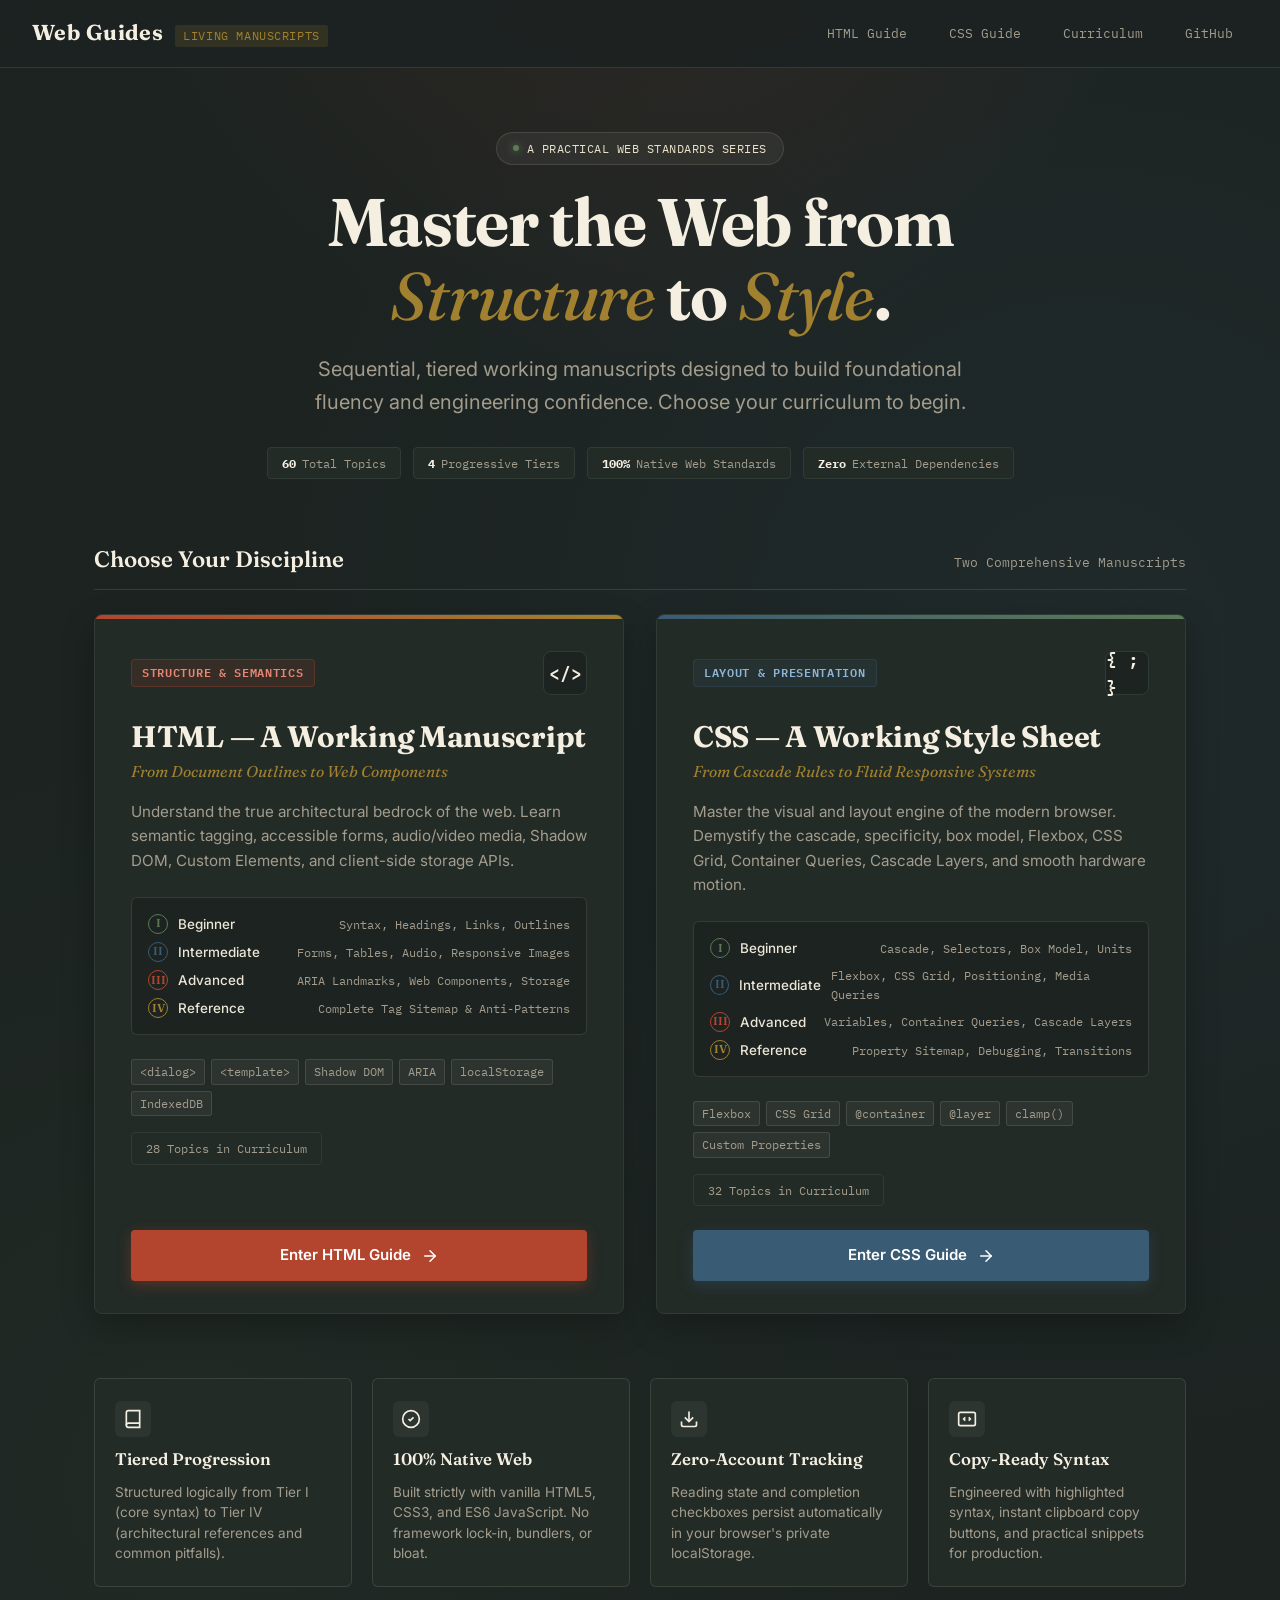
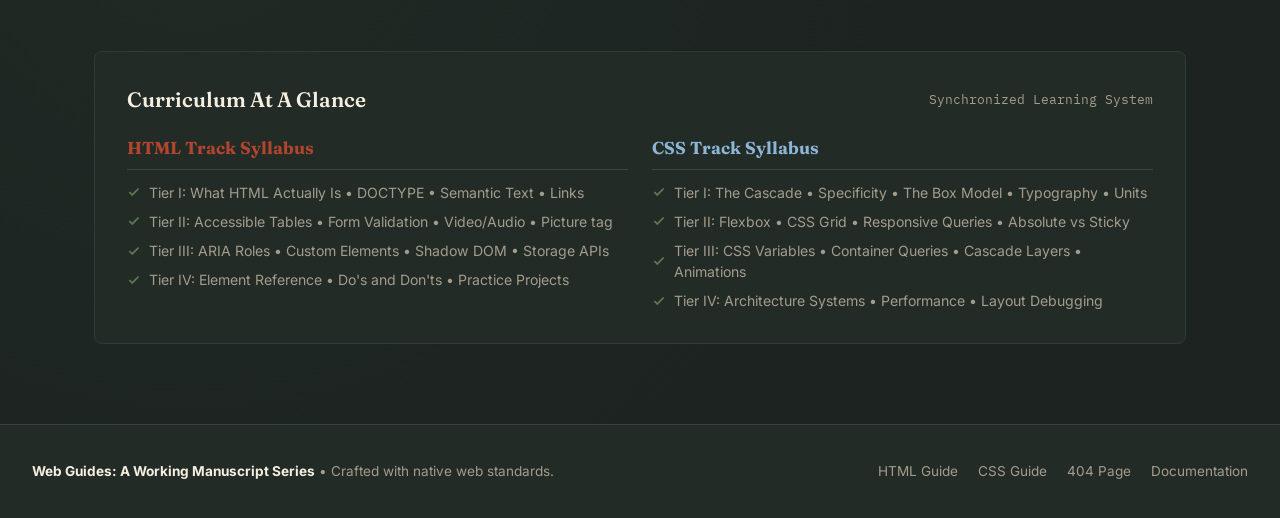
==== commit c5a9a83a: "Restructure repository into html-guide and css-guide folders with portal home page" ====
--- a/index.html
+++ b/index.html
@@ -4,1417 +4,349 @@
 <head>
   <meta charset="UTF-8">
   <meta name="viewport" content="width=device-width, initial-scale=1.0">
-  <title>HTML — A Practical Guide</title>
+  <title>Web Guides — HTML &amp; CSS Practical Working Manuscripts</title>
   <meta name="description"
-    content="A sequential, tiered guide to HTML from first principles to advanced browser features.">
+    content="A sequential, tiered reference curriculum for modern web craftsmanship. Select your path between HTML and CSS working manuscripts.">
   <link rel="preconnect" href="https://fonts.googleapis.com">
   <link rel="preconnect" href="https://fonts.gstatic.com" crossorigin>
   <link
     href="https://fonts.googleapis.com/css2?family=Fraunces:ital,opsz,wght@0,9..144,340;0,9..144,480;0,9..144,600;0,9..144,680;1,9..144,500&family=Inter:wght@400;500;600;700&family=IBM+Plex+Mono:wght@400;500;600&display=swap"
     rel="stylesheet">
-  <meta property="og:title" content="HTML — A Practical Guide">
-  <meta property="og:description" content="A sequential, tiered guide to HTML from first principles to advanced browser features.">
+  <meta property="og:title" content="Web Guides — HTML &amp; CSS Working Manuscripts">
+  <meta property="og:description"
+    content="A sequential, tiered curriculum for HTML and CSS built from first principles to modern web architecture.">
   <meta property="og:type" content="website">
-  <meta name="twitter:card" content="summary_large_image">
-  <meta name="twitter:title" content="HTML — A Practical Guide">
-  <meta name="twitter:description" content="A sequential, tiered guide to HTML from first principles to advanced browser features.">
   <link rel="stylesheet" href="css/styles.css">
 </head>
 
-<body>
-  <div id="app">
-    <header class="masthead">
-      <button class="drawer-toggle" id="drawerToggle"
-        aria-label="Open table of contents"><span></span><span></span><span></span></button>
-      <div class="wordmark"><span class="mark">HTML</span><span class="sub">a working manuscript</span></div>
-      <div class="masthead-spacer"></div>
-      <div class="search-wrap">
-        <label for="search" class="visually-hidden">Search topics</label>
-        <svg width="14" height="14" viewBox="0 0 24 24" fill="none" stroke="currentColor" stroke-width="2">
-          <circle cx="11" cy="11" r="7" />
-          <line x1="21" y1="21" x2="16.65" y2="16.65" />
-        </svg>
-        <input type="text" id="search" placeholder="Search topics…" autocomplete="off">
-      </div>
-      <div class="progress-wrap">
-        <span class="progress-text" id="progressText">0 of 0 read</span>
-        <div class="progress-bar">
-          <div class="progress-bar-fill" id="progressBarFill"></div>
-        </div>
-      </div>
-    </header>
-
-    <div class="layout">
-      <aside class="toc-panel" id="tocPanel">
-        <div class="toc-panel-head"><span>Contents</span><button class="drawer-close" id="drawerClose"
-            aria-label="Close">×</button></div>
-        <nav class="toc" id="toc"></nav>
-      </aside>
-      <div class="backdrop" id="backdrop"></div>
-      <main class="page" id="page">
-        <div class="page-inner" id="pageInner"></div>
-      </main>
+<body class="portal-page">
+  <!-- Top Navigation Bar -->
+  <header class="portal-header" role="banner">
+    <a href="index.html" class="portal-brand" id="brandLogo">
+      <span class="brand-title">Web Guides</span>
+      <span class="brand-badge">Living Manuscripts</span>
+    </a>
+    <nav class="portal-nav-links" aria-label="Main Navigation">
+      <a href="html-guide/index.html" class="portal-nav-btn" id="navHtmlBtn">HTML Guide</a>
+      <a href="css-guide/index.html" class="portal-nav-btn" id="navCssBtn">CSS Guide</a>
+      <a href="#curriculum" class="portal-nav-btn">Curriculum</a>
+      <a href="https://github.com" target="_blank" rel="noopener noreferrer" class="portal-nav-btn" title="View Source on GitHub">
+        GitHub
+      </a>
+    </nav>
+  </header>
+
+  <!-- Main Content -->
+  <main class="portal-main" id="mainContent">
+    <!-- Hero Section -->
+    <section class="portal-hero" aria-labelledby="heroHeading">
+      <div class="portal-eyebrow">
+        <span class="dot" aria-hidden="true"></span>
+        <span>A Practical Web Standards Series</span>
+      </div>
+      <h1 class="portal-hero-title" id="heroHeading">
+        Master the Web from <em>Structure</em> to <em>Style</em>.
+      </h1>
+      <p class="portal-hero-desc">
+        Sequential, tiered working manuscripts designed to build foundational fluency and engineering confidence.
+        Choose your curriculum to begin.
+      </p>
+
+      <!-- Meta stats chips -->
+      <div class="portal-meta-row" role="list">
+        <div class="portal-meta-chip" role="listitem">
+          <strong>60</strong> Total Topics
+        </div>
+        <div class="portal-meta-chip" role="listitem">
+          <strong>4</strong> Progressive Tiers
+        </div>
+        <div class="portal-meta-chip" role="listitem">
+          <strong>100%</strong> Native Web Standards
+        </div>
+        <div class="portal-meta-chip" role="listitem">
+          <strong>Zero</strong> External Dependencies
+        </div>
+      </div>
+    </section>
+
+    <!-- Guide Selection Paths (Two Core Paths) -->
+    <section class="portal-guides-section" id="guidesSelection" aria-labelledby="pathsHeading">
+      <div class="portal-section-header">
+        <h2 class="portal-section-title" id="pathsHeading">Choose Your Discipline</h2>
+        <span class="portal-section-sub">Two Comprehensive Manuscripts</span>
+      </div>
+
+      <div class="portal-cards-grid">
+        <!-- PATH 1: HTML GUIDE -->
+        <article class="guide-card guide-card-html" id="htmlGuideCard">
+          <div class="guide-card-top">
+            <span class="guide-badge-pill badge-html">Structure &amp; Semantics</span>
+            <div class="guide-card-glyph" aria-hidden="true">&lt;/&gt;</div>
+          </div>
+
+          <div class="guide-card-body">
+            <h3 class="guide-card-title">HTML — A Working Manuscript</h3>
+            <div class="guide-card-subtitle">From Document Outlines to Web Components</div>
+            <p class="guide-card-desc">
+              Understand the true architectural bedrock of the web. Learn semantic tagging, accessible forms, audio/video media, Shadow DOM, Custom Elements, and client-side storage APIs.
+            </p>
+          </div>
+
+          <!-- Tiers Overview -->
+          <div class="guide-tiers-list" aria-label="HTML Curriculum Tiers">
+            <div class="guide-tier-item">
+              <span class="guide-tier-num tier-i">I</span>
+              <span class="guide-tier-name">Beginner</span>
+              <span class="guide-tier-focus">Syntax, Headings, Links, Outlines</span>
+            </div>
+            <div class="guide-tier-item">
+              <span class="guide-tier-num tier-ii">II</span>
+              <span class="guide-tier-name">Intermediate</span>
+              <span class="guide-tier-focus">Forms, Tables, Audio, Responsive Images</span>
+            </div>
+            <div class="guide-tier-item">
+              <span class="guide-tier-num tier-iii">III</span>
+              <span class="guide-tier-name">Advanced</span>
+              <span class="guide-tier-focus">ARIA Landmarks, Web Components, Storage</span>
+            </div>
+            <div class="guide-tier-item">
+              <span class="guide-tier-num tier-iv">IV</span>
+              <span class="guide-tier-name">Reference</span>
+              <span class="guide-tier-focus">Complete Tag Sitemap &amp; Anti-Patterns</span>
+            </div>
+          </div>
+
+          <!-- Quick tags -->
+          <div class="guide-tags-row" aria-label="Key HTML Topics">
+            <span class="guide-tag">&lt;dialog&gt;</span>
+            <span class="guide-tag">&lt;template&gt;</span>
+            <span class="guide-tag">Shadow DOM</span>
+            <span class="guide-tag">ARIA</span>
+            <span class="guide-tag">localStorage</span>
+            <span class="guide-tag">IndexedDB</span>
+          </div>
+
+          <!-- Dynamic Reading Progress Tracker -->
+          <div id="htmlProgressSummary" class="portal-meta-chip" style="margin-top: -8px; width: fit-content;">
+            <span id="htmlProgressText">28 Topics in Curriculum</span>
+          </div>
+
+          <!-- Enter Button -->
+          <a href="html-guide/index.html" class="guide-action-btn btn-html" id="enterHtmlBtn">
+            <span>Enter HTML Guide</span>
+            <svg width="18" height="18" viewBox="0 0 24 24" fill="none" stroke="currentColor" stroke-width="2" stroke-linecap="round" stroke-linejoin="round" aria-hidden="true"><line x1="5" y1="12" x2="19" y2="12"></line><polyline points="12 5 19 12 12 19"></polyline></svg>
+          </a>
+        </article>
+
+        <!-- PATH 2: CSS GUIDE -->
+        <article class="guide-card guide-card-css" id="cssGuideCard">
+          <div class="guide-card-top">
+            <span class="guide-badge-pill badge-css">Layout &amp; Presentation</span>
+            <div class="guide-card-glyph" aria-hidden="true">{ ; }</div>
+          </div>
+
+          <div class="guide-card-body">
+            <h3 class="guide-card-title">CSS — A Working Style Sheet</h3>
+            <div class="guide-card-subtitle">From Cascade Rules to Fluid Responsive Systems</div>
+            <p class="guide-card-desc">
+              Master the visual and layout engine of the modern browser. Demystify the cascade, specificity, box model, Flexbox, CSS Grid, Container Queries, Cascade Layers, and smooth hardware motion.
+            </p>
+          </div>
+
+          <!-- Tiers Overview -->
+          <div class="guide-tiers-list" aria-label="CSS Curriculum Tiers">
+            <div class="guide-tier-item">
+              <span class="guide-tier-num tier-i">I</span>
+              <span class="guide-tier-name">Beginner</span>
+              <span class="guide-tier-focus">Cascade, Selectors, Box Model, Units</span>
+            </div>
+            <div class="guide-tier-item">
+              <span class="guide-tier-num tier-ii">II</span>
+              <span class="guide-tier-name">Intermediate</span>
+              <span class="guide-tier-focus">Flexbox, CSS Grid, Positioning, Media Queries</span>
+            </div>
+            <div class="guide-tier-item">
+              <span class="guide-tier-num tier-iii">III</span>
+              <span class="guide-tier-name">Advanced</span>
+              <span class="guide-tier-focus">Variables, Container Queries, Cascade Layers</span>
+            </div>
+            <div class="guide-tier-item">
+              <span class="guide-tier-num tier-iv">IV</span>
+              <span class="guide-tier-name">Reference</span>
+              <span class="guide-tier-focus">Property Sitemap, Debugging, Transitions</span>
+            </div>
+          </div>
+
+          <!-- Quick tags -->
+          <div class="guide-tags-row" aria-label="Key CSS Topics">
+            <span class="guide-tag">Flexbox</span>
+            <span class="guide-tag">CSS Grid</span>
+            <span class="guide-tag">@container</span>
+            <span class="guide-tag">@layer</span>
+            <span class="guide-tag">clamp()</span>
+            <span class="guide-tag">Custom Properties</span>
+          </div>
+
+          <!-- Dynamic Reading Progress Tracker -->
+          <div id="cssProgressSummary" class="portal-meta-chip" style="margin-top: -8px; width: fit-content;">
+            <span id="cssProgressText">32 Topics in Curriculum</span>
+          </div>
+
+          <!-- Enter Button -->
+          <a href="css-guide/index.html" class="guide-action-btn btn-css" id="enterCssBtn">
+            <span>Enter CSS Guide</span>
+            <svg width="18" height="18" viewBox="0 0 24 24" fill="none" stroke="currentColor" stroke-width="2" stroke-linecap="round" stroke-linejoin="round" aria-hidden="true"><line x1="5" y1="12" x2="19" y2="12"></line><polyline points="12 5 19 12 12 19"></polyline></svg>
+          </a>
+        </article>
+      </div>
+    </section>
+
+    <!-- Architectural Pillars -->
+    <section class="portal-pillars-grid" aria-label="Guiding Principles">
+      <div class="pillar-card">
+        <div class="pillar-icon" aria-hidden="true">
+          <svg width="20" height="20" viewBox="0 0 24 24" fill="none" stroke="currentColor" stroke-width="2"><path d="M4 19.5A2.5 2.5 0 0 1 6.5 17H20"></path><path d="M6.5 2H20v20H6.5A2.5 2.5 0 0 1 4 19.5v-15A2.5 2.5 0 0 1 6.5 2z"></path></svg>
+        </div>
+        <h3 class="pillar-title">Tiered Progression</h3>
+        <p class="pillar-desc">
+          Structured logically from Tier I (core syntax) to Tier IV (architectural references and common pitfalls).
+        </p>
+      </div>
+
+      <div class="pillar-card">
+        <div class="pillar-icon" aria-hidden="true">
+          <svg width="20" height="20" viewBox="0 0 24 24" fill="none" stroke="currentColor" stroke-width="2"><circle cx="12" cy="12" r="10"></circle><path d="m9 12 2 2 4-4"></path></svg>
+        </div>
+        <h3 class="pillar-title">100% Native Web</h3>
+        <p class="pillar-desc">
+          Built strictly with vanilla HTML5, CSS3, and ES6 JavaScript. No framework lock-in, bundlers, or bloat.
+        </p>
+      </div>
+
+      <div class="pillar-card">
+        <div class="pillar-icon" aria-hidden="true">
+          <svg width="20" height="20" viewBox="0 0 24 24" fill="none" stroke="currentColor" stroke-width="2"><path d="M21 15v4a2 2 0 0 1-2 2H5a2 2 0 0 1-2-2v-4"></path><polyline points="7 10 12 15 17 10"></polyline><line x1="12" y1="15" x2="12" y2="3"></line></svg>
+        </div>
+        <h3 class="pillar-title">Zero-Account Tracking</h3>
+        <p class="pillar-desc">
+          Reading state and completion checkboxes persist automatically in your browser's private localStorage.
+        </p>
+      </div>
+
+      <div class="pillar-card">
+        <div class="pillar-icon" aria-hidden="true">
+          <svg width="20" height="20" viewBox="0 0 24 24" fill="none" stroke="currentColor" stroke-width="2"><rect x="2" y="4" width="20" height="16" rx="2"></rect><path d="m10 10-2 2 2 2"></path><path d="m14 10 2 2-2 2"></path></svg>
+        </div>
+        <h3 class="pillar-title">Copy-Ready Syntax</h3>
+        <p class="pillar-desc">
+          Engineered with highlighted syntax, instant clipboard copy buttons, and practical snippets for production.
+        </p>
+      </div>
+    </section>
+
+    <!-- Side-by-Side Curriculum Index -->
+    <section class="portal-compare-box" id="curriculum" aria-labelledby="curriculumHeading">
+      <div class="compare-head">
+        <h2 class="compare-title" id="curriculumHeading">Curriculum At A Glance</h2>
+        <span class="portal-section-sub">Synchronized Learning System</span>
+      </div>
+
+      <div class="compare-grid">
+        <!-- HTML Track -->
+        <div class="compare-col">
+          <div class="compare-col-header col-html-head">HTML Track Syllabus</div>
+          <ul class="compare-topics-list">
+            <li>
+              <svg width="14" height="14" viewBox="0 0 24 24" fill="none" stroke="currentColor" stroke-width="3"><polyline points="20 6 9 17 4 12"></polyline></svg>
+              <span>Tier I: What HTML Actually Is &bull; DOCTYPE &bull; Semantic Text &bull; Links</span>
+            </li>
+            <li>
+              <svg width="14" height="14" viewBox="0 0 24 24" fill="none" stroke="currentColor" stroke-width="3"><polyline points="20 6 9 17 4 12"></polyline></svg>
+              <span>Tier II: Accessible Tables &bull; Form Validation &bull; Video/Audio &bull; Picture tag</span>
+            </li>
+            <li>
+              <svg width="14" height="14" viewBox="0 0 24 24" fill="none" stroke="currentColor" stroke-width="3"><polyline points="20 6 9 17 4 12"></polyline></svg>
+              <span>Tier III: ARIA Roles &bull; Custom Elements &bull; Shadow DOM &bull; Storage APIs</span>
+            </li>
+            <li>
+              <svg width="14" height="14" viewBox="0 0 24 24" fill="none" stroke="currentColor" stroke-width="3"><polyline points="20 6 9 17 4 12"></polyline></svg>
+              <span>Tier IV: Element Reference &bull; Do's and Don'ts &bull; Practice Projects</span>
+            </li>
+          </ul>
+        </div>
+
+        <!-- CSS Track -->
+        <div class="compare-col">
+          <div class="compare-col-header col-css-head">CSS Track Syllabus</div>
+          <ul class="compare-topics-list">
+            <li>
+              <svg width="14" height="14" viewBox="0 0 24 24" fill="none" stroke="currentColor" stroke-width="3"><polyline points="20 6 9 17 4 12"></polyline></svg>
+              <span>Tier I: The Cascade &bull; Specificity &bull; The Box Model &bull; Typography &bull; Units</span>
+            </li>
+            <li>
+              <svg width="14" height="14" viewBox="0 0 24 24" fill="none" stroke="currentColor" stroke-width="3"><polyline points="20 6 9 17 4 12"></polyline></svg>
+              <span>Tier II: Flexbox &bull; CSS Grid &bull; Responsive Queries &bull; Absolute vs Sticky</span>
+            </li>
+            <li>
+              <svg width="14" height="14" viewBox="0 0 24 24" fill="none" stroke="currentColor" stroke-width="3"><polyline points="20 6 9 17 4 12"></polyline></svg>
+              <span>Tier III: CSS Variables &bull; Container Queries &bull; Cascade Layers &bull; Animations</span>
+            </li>
+            <li>
+              <svg width="14" height="14" viewBox="0 0 24 24" fill="none" stroke="currentColor" stroke-width="3"><polyline points="20 6 9 17 4 12"></polyline></svg>
+              <span>Tier IV: Architecture Systems &bull; Performance &bull; Layout Debugging</span>
+            </li>
+          </ul>
+        </div>
+      </div>
+    </section>
+  </main>
+
+  <!-- Colophon / Footer -->
+  <footer class="portal-footer" role="contentinfo">
+    <div class="footer-copy">
+      <strong>Web Guides: A Working Manuscript Series</strong> &bull; Crafted with native web standards.
     </div>
-  </div>
-
-  <!-- ============================================================
-     CONTENT LIBRARY — every topic lives here as plain HTML.
-     JS below reads this into structured data at load time.
-     ============================================================ -->
-  <div id="library" hidden>
-
-    <!-- ===== BEGINNER TIER ===== -->
-
-    <article class="topic-tpl" data-id="what-is-html" data-tier="beginner" data-title="What HTML Actually Is">
-      <div class="topic-body">
-        <p>HTML stands for HyperText Markup Language. <strong>Markup</strong> is the operative word: HTML describes the
-          structure and meaning of content — this is a heading, this is a list, this is a link — and leaves how it looks
-          to CSS and how it behaves to JavaScript. Confusing these jobs is the single most common beginner mistake:
-          reaching for a bigger heading tag because you want bigger text, instead of using CSS to make text bigger and
-          picking the heading tag because it <em>is</em> a heading.</p>
-        <p>The web's original idea, from Tim Berners-Lee's work at CERN in 1991, was "hypertext": documents that link to
-          other documents. HTML has grown enormously since — audio, video, forms, offline storage, custom components —
-          but linking is still baked into its name and its most important tag, <code>&lt;a&gt;</code>.</p>
-        <p>HTML today isn't a fixed numbered specification you finish reading once. It's maintained as a "living
-          standard" by the WHATWG, updated continuously as browsers add capabilities. That's why this guide is organized
-          by what you need to know, not by version number.</p>
-        <h4>What the browser does with it</h4>
-        <p>When a browser receives HTML, it parses the text into a tree of objects called the <strong>DOM</strong>
-          (Document Object Model). CSS then paints that tree, and JavaScript can read and change it. Everything else in
-          web development sits on top of this one idea.</p>
-      </div>
-      <div class="topic-code" data-lang="html" data-filename="hello.html">&lt;!DOCTYPE html&gt;
-        &lt;html lang="en"&gt;
-        &lt;head&gt;
-        &lt;meta charset="UTF-8"&gt;
-        &lt;title&gt;My First Page&lt;/title&gt;
-        &lt;/head&gt;
-        &lt;body&gt;
-        &lt;h1&gt;Hello, web&lt;/h1&gt;
-        &lt;p&gt;This paragraph is structure. Its color is CSS's job.&lt;/p&gt;
-        &lt;/body&gt;
-        &lt;/html&gt;</div>
-      <ul class="topic-keypoints">
-        <li>HTML describes structure and meaning; CSS handles appearance; JavaScript handles behavior.</li>
-        <li>Browsers parse your markup into a DOM tree — that tree is what CSS styles and JavaScript touches.</li>
-        <li>HTML is a continuously updated "living standard," not a version you finish learning once.</li>
-        <li>Never choose a tag purely for its default visual size or style — choose it for what it means.</li>
-      </ul>
-      <div class="topic-note" data-kind="tip">Open any website, right-click, and choose "View Page Source" (or press
-        Ctrl+U / Cmd+Option+U). Reading real markup from sites you use daily teaches you faster than any tutorial.</div>
-    </article>
-
-    <article class="topic-tpl" data-id="document-anatomy" data-tier="beginner" data-title="Anatomy of an HTML Document">
-      <div class="topic-body">
-        <p>Every HTML page follows the same skeleton, and each piece has a specific job.</p>
-        <p><code>&lt;!DOCTYPE html&gt;</code> must be the very first line. It tells the browser to render the page in
-          modern "standards mode" rather than guessing based on old, inconsistent quirks from the 1990s. It isn't a tag
-          with a closing pair — it's a one-time instruction.</p>
-        <p>The <code>&lt;html&gt;</code> element wraps everything and should carry a <code>lang</code> attribute, such
-          as <code>lang="en"</code>. This one small attribute lets screen readers choose the correct pronunciation rules
-          and lets browsers offer translation — it's an accessibility feature disguised as an afterthought.</p>
-        <p>Inside <code>&lt;html&gt;</code> there are exactly two children: <code>&lt;head&gt;</code> and
-          <code>&lt;body&gt;</code>. The head holds information <em>about</em> the page — metadata, the title, links to
-          stylesheets — none of which is directly visible. The body holds everything a visitor actually sees.</p>
-        <h4>Two meta tags you always want</h4>
-        <p><code>&lt;meta charset="UTF-8"&gt;</code> should be the first thing inside <code>&lt;head&gt;</code>. It
-          tells the browser how to decode the bytes of your file into characters, so accented letters, emoji, and
-          non-Latin scripts render correctly.
-          <code>&lt;meta name="viewport" content="width=device-width, initial-scale=1.0"&gt;</code> tells mobile
-          browsers to render at the phone's actual width instead of pretending to be a 980px-wide desktop page and
-          zooming out — without it, your responsive CSS won't behave on phones at all.</p>
-      </div>
-      <div class="topic-code" data-lang="html" data-filename="boilerplate.html">&lt;!DOCTYPE html&gt;
-        &lt;html lang="en"&gt;
-        &lt;head&gt;
-        &lt;meta charset="UTF-8"&gt;
-        &lt;meta name="viewport" content="width=device-width, initial-scale=1.0"&gt;
-        &lt;title&gt;Page Title&lt;/title&gt;
-        &lt;link rel="stylesheet" href="styles.css"&gt;
-        &lt;/head&gt;
-        &lt;body&gt;
-        &lt;!-- visible content goes here --&gt;
-        &lt;/body&gt;
-        &lt;/html&gt;</div>
-      <ul class="topic-keypoints">
-        <li><code>&lt;!DOCTYPE html&gt;</code> comes first and switches on standards mode.</li>
-        <li><code>&lt;html lang="en"&gt;</code> helps screen readers and translation tools — set it correctly.</li>
-        <li><code>&lt;head&gt;</code> holds metadata; <code>&lt;body&gt;</code> holds what visitors see.</li>
-        <li>Charset and viewport meta tags belong in every page you ship.</li>
-      </ul>
-      <div class="topic-note" data-kind="mistake">Skipping the viewport meta tag is the most common reason a page that
-        "looks fine" on a laptop looks tiny and zoomed-out on a phone.</div>
-    </article>
-
-    <article class="topic-tpl" data-id="headings-text" data-tier="beginner" data-title="Headings and Paragraphs">
-      <div class="topic-body">
-        <p>HTML gives you six heading levels, <code>&lt;h1&gt;</code> through <code>&lt;h6&gt;</code>. They exist to
-          describe an <strong>outline</strong> of your document, the same way a book's chapter and section titles do —
-          not to pick a font size. Screen readers let users jump between headings the way you'd flip through a table of
-          contents, which only works if the levels genuinely nest: an <code>&lt;h3&gt;</code> should sit under an
-          <code>&lt;h2&gt;</code>, which sits under the page's single <code>&lt;h1&gt;</code>.</p>
-        <p>Skipping a level — going from <code>&lt;h1&gt;</code> straight to <code>&lt;h3&gt;</code> because it "looks
-          right" — breaks that outline for anyone navigating by structure, even though sighted users browsing normally
-          won't notice anything wrong.</p>
-        <p>Regular text lives in <code>&lt;p&gt;</code> elements. One detail trips up almost every newcomer: browsers
-          collapse whitespace. Line breaks and extra spaces in your HTML <em>source</em> do not create line breaks or
-          spacing on the rendered page — only actual elements and CSS do.</p>
-      </div>
-      <div class="topic-code" data-lang="html" data-filename="outline.html">&lt;h1&gt;Backyard Vegetable
-        Gardening&lt;/h1&gt;
-        &lt;p&gt;An introduction for first-time growers.&lt;/p&gt;
-
-        &lt;h2&gt;Choosing a Location&lt;/h2&gt;
-        &lt;p&gt;Most vegetables need six hours of direct sun.&lt;/p&gt;
-
-        &lt;h3&gt;Testing Your Soil&lt;/h3&gt;
-        &lt;p&gt;A simple pH kit will tell you what to amend.&lt;/p&gt;
-
-        &lt;h2&gt;Watering Schedules&lt;/h2&gt;
-        &lt;p&gt;Deep, infrequent watering beats a daily sprinkle.&lt;/p&gt;</div>
-      <ul class="topic-keypoints">
-        <li>Headings encode document structure, not font size — style size with CSS instead.</li>
-        <li>Don't skip heading levels; assistive technology relies on the nesting being real.</li>
-        <li>Most pages use one <code>&lt;h1&gt;</code> for the main topic of that page.</li>
-        <li>Whitespace and line breaks in your source are collapsed by the browser.</li>
-      </ul>
-    </article>
-
-    <article class="topic-tpl" data-id="text-semantics" data-tier="beginner" data-title="Text-Level Semantics">
-      <div class="topic-body">
-        <p>HTML has pairs of tags that look similar but mean different things. <code>&lt;strong&gt;</code> marks text as
-          genuinely important — screen readers may change their tone for it — while <code>&lt;b&gt;</code> just makes
-          text bold with no claim about importance. Likewise <code>&lt;em&gt;</code> marks stressed emphasis (changing
-          which word carries meaning in a sentence), while <code>&lt;i&gt;</code> is purely a visual italic, appropriate
-          for things like foreign phrases or the names of ships, which are conventionally italicized without being
-          "emphasized."</p>
-        <p>A few more inline tags worth knowing: <code>&lt;small&gt;</code> for fine print or side comments,
-          <code>&lt;mark&gt;</code> for highlighting text that's relevant right now (like a search match),
-          <code>&lt;abbr title="..."&gt;</code> for abbreviations — the <code>title</code> gives the full expansion —
-          and <code>&lt;sub&gt;</code>/<code>&lt;sup&gt;</code> for subscript and superscript, useful in chemical
-          formulas or footnote markers.</p>
-        <p><code>&lt;br&gt;</code> forces a single line break and <code>&lt;hr&gt;</code> marks a thematic break between
-          sections of content. Neither is a layout tool — reach for CSS margin and spacing instead of stacks of
-          <code>&lt;br&gt;</code> tags.</p>
-      </div>
-      <div class="topic-code" data-lang="html" data-filename="inline.html">&lt;p&gt;
-        &lt;strong&gt;Warning:&lt;/strong&gt; the &lt;em&gt;first&lt;/em&gt; step is irreversible.
-        See &lt;abbr title="Frequently Asked Questions"&gt;FAQ&lt;/abbr&gt; for details.
-        &lt;/p&gt;
-        &lt;p&gt;The compound is H&lt;sub&gt;2&lt;/sub&gt;O, discovered in &lt;mark&gt;1783&lt;/mark&gt;.&lt;/p&gt;
-      </div>
-      <ul class="topic-keypoints">
-        <li><code>&lt;strong&gt;</code>/<code>&lt;em&gt;</code> carry meaning;
-          <code>&lt;b&gt;</code>/<code>&lt;i&gt;</code> are purely visual.</li>
-        <li><code>&lt;abbr title="..."&gt;</code> gives assistive tech and hover users the full expansion.</li>
-        <li><code>&lt;br&gt;</code> and <code>&lt;hr&gt;</code> are not spacing or decoration tools — use CSS for
-          layout.</li>
-      </ul>
-    </article>
-
-    <article class="topic-tpl" data-id="links" data-tier="beginner" data-title="Links and Navigation">
-      <div class="topic-body">
-        <p>The anchor tag, <code>&lt;a href="..."&gt;</code>, is HTML's namesake feature. The <code>href</code> can be
-          absolute (<code>https://example.com/page</code>), relative to the current page (<code>about.html</code> or
-          <code>../images/logo.png</code>), or a jump to a section on the same page using an <code>id</code>:
-          <code>&lt;a href="#pricing"&gt;</code> scrolls to whichever element has <code>id="pricing"</code>.</p>
-        <p><code>target="_blank"</code> opens a link in a new tab. When you use it, also add
-          <code>rel="noopener noreferrer"</code> — without it, the new page can access <code>window.opener</code> and,
-          in older browsers, silently redirect your original tab to a phishing page. You'll see exactly why this matters
-          in the security topic later in this guide.</p>
-        <p>Two special schemes turn a link into an action: <code>mailto:</code> opens the visitor's email client with an
-          address pre-filled, and <code>tel:</code> dials a number on devices that can place calls.</p>
-      </div>
-      <div class="topic-code" data-lang="html" data-filename="links.html">&lt;a href="/about.html"&gt;About us&lt;/a&gt;
-        &lt;a href="https://example.com" target="_blank" rel="noopener noreferrer"&gt;External site&lt;/a&gt;
-        &lt;a href="mailto:hello@example.com"&gt;Email us&lt;/a&gt;
-        &lt;a href="tel:+15551234567"&gt;Call us&lt;/a&gt;
-        &lt;a href="#section-2"&gt;Jump to Section 2&lt;/a&gt;
-
-        &lt;h2 id="section-2"&gt;Section 2&lt;/h2&gt;</div>
-      <ul class="topic-keypoints">
-        <li>Relative paths point to files near the current page; absolute paths point anywhere on the web.</li>
-        <li>Always pair <code>target="_blank"</code> with <code>rel="noopener noreferrer"</code>.</li>
-        <li><code>mailto:</code> and <code>tel:</code> turn a link into a real-world action.</li>
-      </ul>
-      <div class="topic-note" data-kind="mistake">If a click should trigger app behavior rather than navigate to a URL —
-        like opening a modal — use a <code>&lt;button&gt;</code>, not an <code>&lt;a href="#"&gt;</code>. A fake link
-        confuses keyboard and screen reader users who expect links to navigate.</div>
-    </article>
-
-    <article class="topic-tpl" data-id="images" data-tier="beginner" data-title="Images">
-      <div class="topic-body">
-        <p><code>&lt;img src="..." alt="..."&gt;</code> is a void element — it never has a closing tag or content. The
-          <code>alt</code> attribute is not optional decoration: it's read aloud by screen readers, displayed if the
-          image fails to load, and used by search engines. Write it as you would describe the image to someone on the
-          phone. If an image is purely decorative and adds no information — a background flourish — give it an empty
-          <code>alt=""</code> so assistive technology skips over it entirely, rather than omitting <code>alt</code>,
-          which some screen readers announce as the filename instead.</p>
-        <p>Always set <code>width</code> and <code>height</code> (or the equivalent CSS <code>aspect-ratio</code>). The
-          browser uses them to reserve space for the image before it finishes downloading, which prevents the rest of
-          the page from jumping around as images pop in — a real, measured metric called Cumulative Layout Shift.</p>
-        <p>When an image needs a caption, wrap both in <code>&lt;figure&gt;</code> with a
-          <code>&lt;figcaption&gt;</code> inside. This semantically ties the caption to the image as one unit, rather
-          than leaving them as two unrelated pieces of text.</p>
-      </div>
-      <div class="topic-code" data-lang="html" data-filename="figure.html">&lt;figure&gt;
-        &lt;img src="harvest.jpg" alt="Wicker basket of freshly picked tomatoes and basil"
-        width="640" height="427"&gt;
-        &lt;figcaption&gt;First tomato harvest of the season, late July.&lt;/figcaption&gt;
-        &lt;/figure&gt;
-
-        &lt;img src="divider-flourish.svg" alt="" width="200" height="12"&gt;</div>
-      <ul class="topic-keypoints">
-        <li><code>alt</code> is required — describe meaningfully, or use <code>alt=""</code> for purely decorative
-          images.</li>
-        <li><code>width</code>/<code>height</code> prevent layout shift while images load.</li>
-        <li><code>&lt;figure&gt;</code>/<code>&lt;figcaption&gt;</code> groups an image with its caption as one semantic
-          unit.</li>
-      </ul>
-    </article>
-
-    <article class="topic-tpl" data-id="lists" data-tier="beginner" data-title="Lists">
-      <div class="topic-body">
-        <p>Use <code>&lt;ul&gt;</code> (unordered list) when items have no inherent ranking — ingredients, features,
-          links in a menu. Use <code>&lt;ol&gt;</code> (ordered list) when sequence carries meaning — recipe steps, race
-          results, instructions where order matters. Each item, in either case, is an <code>&lt;li&gt;</code>.</p>
-        <p>A less common but genuinely useful third type is the description list: <code>&lt;dl&gt;</code> wraps pairs of
-          <code>&lt;dt&gt;</code> (term) and <code>&lt;dd&gt;</code> (its description) — perfect for glossaries, FAQs,
-          or metadata like a spec sheet.</p>
-        <p>Lists can nest: placing a full <code>&lt;ul&gt;</code> or <code>&lt;ol&gt;</code> inside an
-          <code>&lt;li&gt;</code> creates a sub-list, which is how multi-level outlines and navigation menus with
-          sub-items are built.</p>
-      </div>
-      <div class="topic-code" data-lang="html" data-filename="lists.html">&lt;ol&gt;
-        &lt;li&gt;Preheat the oven to 220°C.&lt;/li&gt;
-        &lt;li&gt;Toss the vegetables in oil and salt.&lt;/li&gt;
-        &lt;li&gt;Roast for 25 minutes, turning once.&lt;/li&gt;
-        &lt;/ol&gt;
-
-        &lt;dl&gt;
-        &lt;dt&gt;HTML&lt;/dt&gt;
-        &lt;dd&gt;Describes the structure of a web page.&lt;/dd&gt;
-        &lt;dt&gt;CSS&lt;/dt&gt;
-        &lt;dd&gt;Describes how that structure should look.&lt;/dd&gt;
-        &lt;/dl&gt;</div>
-      <ul class="topic-keypoints">
-        <li><code>&lt;ul&gt;</code> for unordered items, <code>&lt;ol&gt;</code> when sequence matters.</li>
-        <li><code>&lt;dl&gt;/&lt;dt&gt;/&lt;dd&gt;</code> handles term–description pairs like glossaries and FAQs.</li>
-        <li>Lists can nest inside a parent <code>&lt;li&gt;</code> to build sub-lists.</li>
-      </ul>
-    </article>
-
-    <article class="topic-tpl" data-id="tables" data-tier="beginner" data-title="Tables for Tabular Data">
-      <div class="topic-body">
-        <p>Tables exist for genuinely grid-shaped data — pricing plans, schedules, comparison specs — where rows and
-          columns both carry meaning. Before CSS matured, developers abused tables to lay out entire pages; that
-          technique is obsolete and actively harmful to accessibility today, since screen readers announce table
-          structure and a layout table announces confusing, meaningless "row 1 of 40" noise.</p>
-        <p>The structure: <code>&lt;table&gt;</code> wraps rows (<code>&lt;tr&gt;</code>), which contain header cells
-          (<code>&lt;th&gt;</code>) or data cells (<code>&lt;td&gt;</code>). Grouping rows into
-          <code>&lt;thead&gt;</code>, <code>&lt;tbody&gt;</code>, and optionally <code>&lt;tfoot&gt;</code> lets
-          browsers keep the header visible while a long table scrolls or prints, and tells assistive technology exactly
-          which row is the header.</p>
-        <p>A <code>&lt;caption&gt;</code>, placed right after the opening <code>&lt;table&gt;</code> tag, gives the
-          whole table an accessible title — the equivalent of a figure caption, but for data.</p>
-      </div>
-      <div class="topic-code" data-lang="html" data-filename="table.html">&lt;table&gt;
-        &lt;caption&gt;Quarterly rainfall (mm)&lt;/caption&gt;
-        &lt;thead&gt;
-        &lt;tr&gt;&lt;th&gt;City&lt;/th&gt;&lt;th&gt;Q1&lt;/th&gt;&lt;th&gt;Q2&lt;/th&gt;&lt;/tr&gt;
-        &lt;/thead&gt;
-        &lt;tbody&gt;
-        &lt;tr&gt;&lt;td&gt;Mumbai&lt;/td&gt;&lt;td&gt;12&lt;/td&gt;&lt;td&gt;480&lt;/td&gt;&lt;/tr&gt;
-        &lt;tr&gt;&lt;td&gt;Delhi&lt;/td&gt;&lt;td&gt;6&lt;/td&gt;&lt;td&gt;210&lt;/td&gt;&lt;/tr&gt;
-        &lt;/tbody&gt;
-        &lt;/table&gt;</div>
-      <ul class="topic-keypoints">
-        <li>Tables are for tabular data, never for page layout.</li>
-        <li><code>&lt;th&gt;</code> marks header cells; pair it with <code>&lt;thead&gt;/&lt;tbody&gt;</code> for
-          structure.</li>
-        <li><code>&lt;caption&gt;</code> gives the table an accessible title.</li>
-      </ul>
-    </article>
-
-    <article class="topic-tpl" data-id="forms-basics" data-tier="beginner" data-title="Forms: The Basics">
-      <div class="topic-body">
-        <p>A <code>&lt;form&gt;</code> wraps a set of input controls. Its <code>action</code> attribute says where the
-          data goes, and <code>method</code> says how: <code>GET</code> appends data to the URL and suits read-like
-          requests such as a search box, while <code>POST</code> sends data in the request body and suits anything that
-          changes state, like creating an account.</p>
-        <p>Every input needs a real <code>&lt;label&gt;</code>, connected either by wrapping the input or by matching a
-          <code>for</code> attribute to the input's <code>id</code>. A <code>placeholder</code> is not a substitute — it
-          vanishes the moment someone starts typing and isn't dependably announced by every screen reader. Clicking a
-          label should focus or toggle its input; that only happens with a real association.</p>
-        <p>Inside a form, a plain <code>&lt;button&gt;</code> defaults to <code>type="submit"</code> — including buttons
-          you intended for something else, like "Cancel." That default causes a classic bug: a cancel button that
-          unexpectedly submits the form. Set <code>type="button"</code> explicitly on anything that shouldn't submit.
-        </p>
-      </div>
-      <div class="topic-code" data-lang="html" data-filename="form.html">&lt;form action="/subscribe" method="post"&gt;
-        &lt;label for="email"&gt;Email address&lt;/label&gt;
-        &lt;input type="email" id="email" name="email" required&gt;
-
-        &lt;button type="submit"&gt;Subscribe&lt;/button&gt;
-        &lt;button type="button" onclick="closeForm()"&gt;Cancel&lt;/button&gt;
-        &lt;/form&gt;</div>
-      <ul class="topic-keypoints">
-        <li>GET for read-like requests, POST for anything that changes data.</li>
-        <li>Every input needs a real, connected <code>&lt;label&gt;</code> — a placeholder is not enough.</li>
-        <li>Buttons inside a form default to <code>type="submit"</code>; say <code>type="button"</code> otherwise.</li>
-      </ul>
-      <div class="topic-note" data-kind="mistake">A "Cancel" or "Delete row" button inside a <code>&lt;form&gt;</code>
-        that's missing <code>type="button"</code> will silently submit the entire form when clicked — one of the most
-        common real-world form bugs.</div>
-    </article>
-
-    <article class="topic-tpl" data-id="global-attributes" data-tier="beginner"
-      data-title="Global Attributes and Comments">
-      <div class="topic-body">
-        <p>A handful of attributes work on nearly every element. <code>id</code> gives a single element a unique name on
-          the page — used for anchor links, label associations, and as a hook for CSS or JavaScript. Unlike
-          <code>id</code>, <code>class</code> can repeat across many elements and can hold several space-separated
-          values, making it the right tool for reusable styling hooks.</p>
-        <p><code>style</code> lets you write inline CSS directly on an element, but reach for it sparingly — mixing
-          structure and presentation defeats much of the reason HTML and CSS are separate languages in the first place.
-          <code>title</code> adds a tooltip, but support across assistive technology is inconsistent, so never put
-          essential information only in a <code>title</code>.</p>
-        <p><code>data-*</code> attributes let you attach custom data for JavaScript to read —
-          <code>data-user-id="42"</code>, for instance — without inventing non-standard attributes. The boolean
-          <code>hidden</code> attribute removes an element from rendering entirely.</p>
-        <p>Some elements are "void": they carry no closing tag and no content, because they can't have children —
-          <code>&lt;br&gt;</code>, <code>&lt;img&gt;</code>, <code>&lt;input&gt;</code>, <code>&lt;hr&gt;</code>,
-          <code>&lt;meta&gt;</code>, and <code>&lt;link&gt;</code> among them.</p>
-        <p>Finally, <code>&lt;!-- comments --&gt;</code> are stripped before anything renders on screen, but they still
-          travel to every visitor inside your page's source. Never put secrets, internal notes, or anything sensitive in
-          one.</p>
-      </div>
-      <div class="topic-code" data-lang="html" data-filename="attributes.html">&lt;section id="pricing" class="panel
-        panel--highlighted" data-plan="pro"&gt;
-        &lt;!-- TODO: swap in final copy before launch --&gt;
-        &lt;p title="Billed annually"&gt;$12/month&lt;/p&gt;
-        &lt;/section&gt;</div>
-      <ul class="topic-keypoints">
-        <li><code>id</code> is unique per page; <code>class</code> can repeat and hold multiple values.</li>
-        <li>Prefer real CSS files over inline <code>style</code> where you can.</li>
-        <li><code>data-*</code> attributes are the standard way to attach custom data for scripts.</li>
-        <li>Comments are invisible on the page but fully visible in "View Source."</li>
-      </ul>
-    </article>
-
-    <!-- ===== INTERMEDIATE TIER ===== -->
-
-    <article class="topic-tpl" data-id="semantic-layout" data-tier="intermediate" data-title="Semantic Layout Elements">
-      <div class="topic-body">
-        <p>Before HTML5, every section of a page was a generically named <code>&lt;div&gt;</code>, and developers relied
-          on <code>id="header"</code> or <code>class="nav"</code> to fake meaning that the browser itself couldn't see.
-          HTML5 added elements that describe a section's <em>role</em> directly: <code>&lt;header&gt;</code>,
-          <code>&lt;nav&gt;</code>, <code>&lt;main&gt;</code>, <code>&lt;article&gt;</code>,
-          <code>&lt;section&gt;</code>, <code>&lt;aside&gt;</code>, and <code>&lt;footer&gt;</code>.</p>
-        <p><code>&lt;header&gt;</code> holds introductory content — it can appear once for the whole page and again
-          inside an individual <code>&lt;article&gt;</code>. <code>&lt;nav&gt;</code> wraps major navigation blocks, not
-          every group of links. <code>&lt;main&gt;</code> should appear exactly once per page and wrap the primary
-          content, letting screen reader users jump straight past repeated navigation. <code>&lt;footer&gt;</code>
-          mirrors <code>&lt;header&gt;</code> for closing or meta content, and <code>&lt;address&gt;</code> specifically
-          marks contact information for the nearest article or page.</p>
-        <p>The trickiest distinction is <code>&lt;article&gt;</code> versus <code>&lt;section&gt;</code>. Ask: "could
-          this be pulled out and make sense on its own, syndicated elsewhere?" — a blog post, a product card, a forum
-          comment — that's an <code>&lt;article&gt;</code>. A <code>&lt;section&gt;</code> is a thematic chunk of a
-          larger whole, usually introduced by its own heading, that doesn't stand alone the same way.
-          <code>&lt;div&gt;</code> and <code>&lt;span&gt;</code> still matter as the meaning-neutral fallback for purely
-          visual grouping when no semantic element actually fits — reaching for them isn't wrong, it's just a last
-          resort rather than a default.</p>
-      </div>
-      <div class="topic-code" data-lang="html" data-filename="layout.html">&lt;body&gt;
-        &lt;header&gt;
-        &lt;h1&gt;Daily Bread Bakery&lt;/h1&gt;
-        &lt;nav&gt;&lt;a href="/menu"&gt;Menu&lt;/a&gt; &lt;a href="/visit"&gt;Visit&lt;/a&gt;&lt;/nav&gt;
-        &lt;/header&gt;
-
-        &lt;main&gt;
-        &lt;article&gt;
-        &lt;h2&gt;Sourdough, back in stock&lt;/h2&gt;
-        &lt;p&gt;Our 48-hour ferment loaf returns Thursday.&lt;/p&gt;
-        &lt;/article&gt;
-
-        &lt;aside&gt;
-        &lt;h2&gt;Opening hours&lt;/h2&gt;
-        &lt;p&gt;Tue–Sun, 7am–3pm&lt;/p&gt;
-        &lt;/aside&gt;
-        &lt;/main&gt;
-
-        &lt;footer&gt;
-        &lt;address&gt;Contact: &lt;a
-        href="mailto:hello@dailybread.example"&gt;hello@dailybread.example&lt;/a&gt;&lt;/address&gt;
-        &lt;/footer&gt;
-        &lt;/body&gt;</div>
-      <ul class="topic-keypoints">
-        <li>Semantic elements describe a section's role, not just its grouping.</li>
-        <li>Use exactly one <code>&lt;main&gt;</code> per page, wrapping the primary content.</li>
-        <li><code>&lt;article&gt;</code> should make sense standing alone; <code>&lt;section&gt;</code> is a themed part
-          of a larger whole.</li>
-        <li><code>&lt;div&gt;</code>/<code>&lt;span&gt;</code> remain valid as a last-resort, meaning-neutral wrapper.
-        </li>
-      </ul>
-      <div class="topic-note" data-kind="tip">Screen reader users often jump between landmarks (<code>header</code>,
-        <code>nav</code>, <code>main</code>, <code>footer</code>) the way sighted users scan a page visually. Getting
-        these elements right is a large accessibility win for almost no extra effort.</div>
-    </article>
-
-    <article class="topic-tpl" data-id="forms-in-depth" data-tier="intermediate" data-title="Forms In Depth">
-      <div class="topic-body">
-        <p>The <code>type</code> attribute on <code>&lt;input&gt;</code> is more powerful than it looks.
-          <code>type="email"</code> and <code>type="tel"</code> summon the right mobile keyboard layout;
-          <code>type="number"</code>, <code>type="date"</code>, <code>type="range"</code>, and <code>type="color"</code>
-          give you a purpose-built native control for free, with no JavaScript; <code>type="checkbox"</code> and
-          <code>type="radio"</code> handle multi-select and single-select choices respectively — radios sharing the same
-          <code>name</code> become mutually exclusive automatically.</p>
-        <p><code>&lt;fieldset&gt;</code> groups related controls — most usefully a set of radio buttons or checkboxes —
-          and its first child, <code>&lt;legend&gt;</code>, gives that whole group an accessible label, announced by
-          screen readers as you enter the group.</p>
-        <p><code>&lt;select&gt;</code> with nested <code>&lt;option&gt;</code> elements builds a dropdown restricted to
-          exactly the choices you list; <code>&lt;optgroup label="..."&gt;</code> visually and semantically clusters
-          related options. A <code>&lt;textarea&gt;</code> handles multi-line freeform text — size it with CSS rather
-          than the legacy <code>rows</code>/<code>cols</code> attributes where you can. <code>&lt;datalist&gt;</code>,
-          linked to an input via matching <code>list</code>/<code>id</code>, offers autocomplete suggestions while still
-          letting the visitor type anything — unlike <code>&lt;select&gt;</code>, it never restricts the final value.
-          <code>&lt;output&gt;</code> displays a computed result, linkable to its source inputs with a <code>for</code>
-          attribute, typically updated by a script listening for input changes.</p>
-      </div>
-      <div class="topic-code" data-lang="html" data-filename="form-controls.html">&lt;fieldset&gt;
-        &lt;legend&gt;Preferred contact method&lt;/legend&gt;
-        &lt;label&gt;&lt;input type="radio" name="contact" value="email" checked&gt; Email&lt;/label&gt;
-        &lt;label&gt;&lt;input type="radio" name="contact" value="phone"&gt; Phone&lt;/label&gt;
-        &lt;/fieldset&gt;
-
-        &lt;label for="city"&gt;City&lt;/label&gt;
-        &lt;input type="text" id="city" list="city-options"&gt;
-        &lt;datalist id="city-options"&gt;
-        &lt;option value="Mumbai"&gt;
-        &lt;option value="Delhi"&gt;
-        &lt;option value="Bengaluru"&gt;
-        &lt;/datalist&gt;</div>
-      <ul class="topic-keypoints">
-        <li>Choosing the closest <code>type</code> gets you the right keyboard and built-in control for free.</li>
-        <li><code>&lt;fieldset&gt;</code>/<code>&lt;legend&gt;</code> gives a whole group of related controls one
-          accessible label.</li>
-        <li><code>&lt;datalist&gt;</code> suggests options but still allows free text; <code>&lt;select&gt;</code>
-          restricts to the list.</li>
-      </ul>
-      <div class="topic-note" data-kind="note"><code>type="tel"</code> deliberately accepts any text, since phone
-        formats vary worldwide — add a <code>pattern</code> attribute yourself if you need to enforce a specific format.
-      </div>
-    </article>
-
-    <article class="topic-tpl" data-id="form-validation" data-tier="intermediate" data-title="Native Form Validation">
-      <div class="topic-body">
-        <p>Browsers can validate a surprising amount for free, purely through attributes: <code>required</code> blocks
-          submission on an empty field, <code>minlength</code>/<code>maxlength</code> bound text length,
-          <code>min</code>/<code>max</code> bound numeric or date values, <code>pattern</code> takes a regular
-          expression the value must match, and <code>step</code> controls the increment allowed for numbers. This is the
-          Constraint Validation API, and it comes with matching CSS hooks — <code>:valid</code>, <code>:invalid</code>,
-          <code>:required</code>, <code>:optional</code> — so you can style a field red or green purely based on its
-          current state, no JavaScript required.</p>
-        <p>If you need fully custom validation logic or UI, add <code>novalidate</code> to the <code>&lt;form&gt;</code>
-          to switch off the browser's built-in checks and handle everything yourself in script.</p>
-        <p>Whatever you do on the client, it is never a substitute for validating again on the server. Client-side
-          checks are for user experience — instant feedback without a round trip — while server-side checks are for
-          security, since anyone can submit a request directly and skip your HTML and JavaScript entirely.</p>
-      </div>
-      <div class="topic-code" data-lang="html" data-filename="validation.html">&lt;label
-        for="username"&gt;Username&lt;/label&gt;
-        &lt;input
-        type="text"
-        id="username"
-        required
-        minlength="3"
-        maxlength="20"
-        pattern="[a-zA-Z0-9_]+"
-        title="Letters, numbers, and underscores only"&gt;
-
-        &lt;label for="qty"&gt;Quantity&lt;/label&gt;
-        &lt;input type="number" id="qty" min="1" max="10" step="1" value="1"&gt;</div>
-      <ul class="topic-keypoints">
-        <li><code>required</code>, <code>pattern</code>, <code>min</code>/<code>max</code>, and <code>step</code> give
-          validation with zero JavaScript.</li>
-        <li><code>:valid</code>/<code>:invalid</code> let CSS style a field based on its current validity.</li>
-        <li><code>novalidate</code> on the form opts out when you need fully custom validation.</li>
-      </ul>
-      <div class="topic-note" data-kind="mistake">Trusting client-side validation alone is a real security bug, not just
-        sloppiness — always re-check every rule on the server, since the browser's checks are trivially bypassed by
-        anyone sending requests directly.</div>
-    </article>
-
-    <article class="topic-tpl" data-id="multimedia" data-tier="intermediate" data-title="Audio and Video">
-      <div class="topic-body">
-        <p><code>&lt;video&gt;</code> and <code>&lt;audio&gt;</code> embed media with a built-in player when you add the
-          <code>controls</code> attribute — skip it only if you're building fully custom playback controls in
-          JavaScript. Nested <code>&lt;source&gt;</code> elements let you offer the same media in several formats; the
-          browser tries each in order and plays the first one it can decode, which matters because format support still
-          varies across browsers.</p>
-        <p>A <code>&lt;track kind="captions" src="captions.vtt" srclang="en" label="English"&gt;</code> inside a
-          <code>&lt;video&gt;</code> adds captions or subtitles from a separate file — essential for anyone who is deaf
-          or hard of hearing, watching without sound, or simply searching within the video's text. The
-          <code>poster</code> attribute sets a still preview image shown before playback starts.</p>
-        <p>Browsers block video with sound from autoplaying — if you need <code>autoplay</code> (for a silent background
-          loop, say), pair it with <code>muted</code> or it simply won't play. Any content placed between the opening
-          and closing tags acts as a fallback, shown only if the browser can't play the element at all.</p>
-      </div>
-      <div class="topic-code" data-lang="html" data-filename="video.html">&lt;video controls poster="preview.jpg"
-        width="640" height="360"&gt;
-        &lt;source src="talk.webm" type="video/webm"&gt;
-        &lt;source src="talk.mp4" type="video/mp4"&gt;
-        &lt;track kind="captions" src="talk-en.vtt" srclang="en" label="English" default&gt;
-        Your browser doesn't support embedded video.
-        &lt;a href="talk.mp4"&gt;Download the video&lt;/a&gt; instead.
-        &lt;/video&gt;</div>
-      <ul class="topic-keypoints">
-        <li>Include <code>controls</code> unless you're replacing them with your own custom UI.</li>
-        <li><code>&lt;track&gt;</code> supplies captions — treat it as a requirement, not an extra.</li>
-        <li>Autoplaying video must also be <code>muted</code>, or browsers will block it.</li>
-      </ul>
-    </article>
-
-    <article class="topic-tpl" data-id="embedding-content" data-tier="intermediate"
-      data-title="Embedding External Content">
-      <div class="topic-body">
-        <p><code>&lt;iframe src="..."&gt;</code> embeds an entire separate HTML document inside your page — used for
-          maps, embedded videos, checkout widgets, or ads. Because an iframe runs someone else's code alongside yours,
-          treat every one as a security boundary rather than a neutral picture frame.</p>
-        <p>The <code>sandbox</code> attribute strips capabilities from the embedded page by default and re-grants only
-          what you list: <code>sandbox="allow-scripts"</code> permits scripts but still blocks forms, popups, and
-          top-level navigation unless you add those tokens too. An empty <code>sandbox=""</code> locks everything down
-          as tightly as possible. <code>loading="lazy"</code> defers offscreen iframes from loading until they're about
-          to scroll into view, the same as it does for images.</p>
-        <p><code>&lt;object&gt;</code> and <code>&lt;embed&gt;</code> are older, now-niche ways to embed plugin content
-          like PDFs; for the vast majority of modern uses, an <code>&lt;iframe&gt;</code> for documents or the
-          <code>&lt;video&gt;</code>/<code>&lt;audio&gt;</code> elements you already know cover the job better.</p>
-      </div>
-      <div class="topic-code" data-lang="html" data-filename="embed.html">&lt;iframe
-        src="https://maps.example.com/embed?q=CERN"
-        title="Map showing the location of CERN"
-        loading="lazy"
-        sandbox="allow-scripts allow-same-origin"
-        width="600" height="360"&gt;
-        &lt;/iframe&gt;</div>
-      <ul class="topic-keypoints">
-        <li>Treat every <code>&lt;iframe&gt;</code> as a security boundary, not just a layout tool.</li>
-        <li><code>sandbox</code> strips capabilities by default; add only the tokens you actually need.</li>
-        <li>Give every iframe a descriptive <code>title</code> so screen reader users know what it contains.</li>
-      </ul>
-      <div class="topic-note" data-kind="note">A missing <code>title</code> means a screen reader announces the frame
-        only as "iframe" — a real title tells visitors what's inside before they enter it.</div>
-    </article>
-
-    <article class="topic-tpl" data-id="meta-seo" data-tier="intermediate" data-title="Metadata and SEO">
-      <div class="topic-body">
-        <p>The <code>&lt;head&gt;</code> carries several tags aimed at search engines and link previews rather than
-          visitors reading the page directly. <code>&lt;meta name="description" content="..."&gt;</code> supplies the
-          summary many search engines show under your title — it doesn't directly affect ranking, but a well-written one
-          affects whether people click. <code>&lt;meta name="robots" content="noindex, nofollow"&gt;</code> asks search
-          engines to leave a page out of results entirely, useful for admin pages or duplicates.</p>
-        <p><code>&lt;link rel="canonical" href="..."&gt;</code> tells search engines which URL is the authoritative
-          version when the same content is reachable multiple ways (with and without tracking parameters, for instance),
-          avoiding duplicate-content confusion. A favicon comes from <code>&lt;link rel="icon" href="..."&gt;</code>.
-        </p>
-        <p>Open Graph tags (<code>og:title</code>, <code>og:description</code>, <code>og:image</code>) control how a
-          link looks when shared on social platforms and chat apps; Twitter/X has its own similar set of
-          <code>twitter:*</code> tags for the same purpose. None of this makes content appear that isn't genuinely on
-          the page — it describes what's already there to systems that can't otherwise summarize it well.</p>
-      </div>
-      <div class="topic-code" data-lang="html" data-filename="head-meta.html">&lt;meta name="description"
-        content="Hand-thrown pottery classes in central Pune, weekend and evening slots."&gt;
-        &lt;link rel="canonical" href="https://example.com/classes"&gt;
-        &lt;link rel="icon" href="/favicon.ico"&gt;
-
-        &lt;meta property="og:title" content="Pottery Classes — Clay & Wheel Studio"&gt;
-        &lt;meta property="og:description" content="Weekend and evening slots, all skill levels."&gt;
-        &lt;meta property="og:image" content="https://example.com/social-card.jpg"&gt;</div>
-      <ul class="topic-keypoints">
-        <li>Meta description affects click-through from search results, not ranking directly.</li>
-        <li><code>rel="canonical"</code> resolves duplicate-content confusion across near-identical URLs.</li>
-        <li>Open Graph and Twitter tags control link previews on social platforms and chat apps.</li>
-      </ul>
-    </article>
-
-    <article class="topic-tpl" data-id="responsive-images" data-tier="intermediate" data-title="Responsive Images">
-      <div class="topic-body">
-        <p>A single fixed-size image is a poor fit for the range of screens visiting your site: too large and it wastes
-          bandwidth on a phone, too small and it looks blurry on a high-density display. <code>srcset</code> lets one
-          <code>&lt;img&gt;</code> list several resolutions of the same picture, and <code>sizes</code> tells the
-          browser how wide the image will actually render at different viewport widths — together the browser picks
-          whichever file makes sense for the visitor's exact screen. This is called "resolution switching," and it keeps
-          the same crop throughout.</p>
-        <p>When you need a genuinely different crop at different sizes — a tight portrait crop on mobile, a wide
-          landscape crop on desktop — that's "art direction," and it calls for <code>&lt;picture&gt;</code> wrapping
-          several <code>&lt;source media="..." srcset="..."&gt;</code> elements plus a required fallback
-          <code>&lt;img&gt;</code> for browsers that support none of the listed sources.</p>
-        <p><code>loading="lazy"</code> on an <code>&lt;img&gt;</code> defers offscreen images until they're about to
-          enter the viewport, which speeds up the initial page load without any JavaScript.</p>
-      </div>
-      <div class="topic-code" data-lang="html" data-filename="responsive-img.html">&lt;picture&gt;
-        &lt;source media="(min-width: 800px)" srcset="hero-wide.jpg"&gt;
-        &lt;source media="(max-width: 799px)" srcset="hero-tall.jpg"&gt;
-        &lt;img src="hero-wide.jpg" alt="Potter shaping a bowl on a wheel"
-        loading="lazy" width="1200" height="675"&gt;
-        &lt;/picture&gt;
-
-        &lt;img
-        src="thumb-400.jpg"
-        srcset="thumb-400.jpg 400w, thumb-800.jpg 800w, thumb-1200.jpg 1200w"
-        sizes="(min-width: 600px) 400px, 100vw"
-        alt="Finished ceramic mug"&gt;</div>
-      <ul class="topic-keypoints">
-        <li><code>srcset</code>/<code>sizes</code> handle resolution switching — same crop, best-fit size.</li>
-        <li><code>&lt;picture&gt;</code> handles art direction — genuinely different crops per breakpoint.</li>
-        <li><code>loading="lazy"</code> defers offscreen images to speed up initial load.</li>
-      </ul>
-    </article>
-
-    <article class="topic-tpl" data-id="rel-and-downloads" data-tier="intermediate"
-      data-title="Links, Downloads, and rel Attributes">
-      <div class="topic-body">
-        <p>The <code>rel</code> attribute describes the relationship between the current page and a linked one, and
-          several values matter beyond the <code>noopener noreferrer</code> pair you met earlier.
-          <code>rel="noopener"</code> stops a page opened via <code>target="_blank"</code> from getting a JavaScript
-          handle back to your window; <code>rel="noreferrer"</code> goes further and withholds the referrer header
-          entirely, so the destination can't see where the click came from.</p>
-        <p><code>rel="nofollow"</code> tells search engines not to pass ranking credit through a link — common practice
-          on user-submitted or paid links. Two more specific variants exist for the same family of cases:
-          <code>rel="sponsored"</code> for paid or advertising links, and <code>rel="ugc"</code> for user-generated
-          content like comments.</p>
-        <p>The <code>download</code> attribute on a link forces a save-to-disk instead of navigation, and can suggest a
-          filename: <code>&lt;a href="report.pdf" download="Q3-report.pdf"&gt;</code>. Separately,
-          <code>&lt;link rel="preload" as="..." href="..."&gt;</code> in the document head — not on an
-          <code>&lt;a&gt;</code> — tells the browser to fetch a resource it will need soon, before it would otherwise
-          discover it.</p>
-      </div>
-      <div class="topic-code" data-lang="html" data-filename="rel-values.html">&lt;a href="https://partner.example"
-        rel="sponsored"&gt;Our sponsor&lt;/a&gt;
-        &lt;a href="/user/42/comment/9" rel="ugc"&gt;See their comment&lt;/a&gt;
-        &lt;a href="/invoice.pdf" download="Invoice-2451.pdf"&gt;Download invoice&lt;/a&gt;
-
-        &lt;link rel="preload" as="font" href="/fonts/inter.woff2" type="font/woff2" crossorigin&gt;</div>
-      <ul class="topic-keypoints">
-        <li><code>noopener</code>/<code>noreferrer</code> protect your window and its referrer data from a linked page.
-        </li>
-        <li><code>nofollow</code>/<code>sponsored</code>/<code>ugc</code> tell search engines how to treat a link's
-          authority.</li>
-        <li><code>download</code> saves a file directly, optionally under a custom filename.</li>
-      </ul>
-    </article>
-
-    <article class="topic-tpl" data-id="accessibility-foundations" data-tier="intermediate"
-      data-title="Accessibility Foundations">
-      <div class="topic-body">
-        <p>Accessibility isn't a separate skill bolted onto HTML — it's mostly a byproduct of markup that's genuinely
-          correct, which is why it keeps resurfacing throughout this guide: meaningful <code>alt</code> text, real label
-          associations, a heading outline that doesn't skip levels, semantic landmarks instead of unlabeled
-          <code>&lt;div&gt;</code>s.</p>
-        <p>Two more tools round this out. <code>tabindex="0"</code> adds an element to the natural tab order when it
-          wouldn't otherwise be focusable — though a real <code>&lt;button&gt;</code> or <code>&lt;a&gt;</code> is
-          almost always a better choice than a styled <code>&lt;div&gt;</code> that needs this fix in the first place.
-          <code>tabindex="-1"</code> makes an element focusable only programmatically, handy for moving keyboard focus
-          after something like a client-side page change. Avoid any <code>tabindex</code> value above <code>0</code> —
-          it overrides the natural reading order with a manually maintained one, which quietly breaks the first time the
-          page layout changes.</p>
-        <p>A "skip to content" link — an <code>&lt;a href="#main"&gt;</code> placed as the very first focusable element,
-          visually hidden until it receives keyboard focus — lets keyboard users bypass repeated navigation on every
-          single page load, rather than tabbing through the same menu every time. And one plain rule worth keeping in
-          mind well beyond HTML: never convey information by color alone, since it's invisible to colorblind visitors
-          and anyone using a screen reader.</p>
-      </div>
-      <div class="topic-code" data-lang="html" data-filename="skip-link.html">&lt;body&gt;
-        &lt;a class="skip-link" href="#main"&gt;Skip to content&lt;/a&gt;
-
-        &lt;header&gt;...&lt;/header&gt;
-        &lt;nav&gt;...&lt;/nav&gt;
-
-        &lt;main id="main"&gt;
-        &lt;h1&gt;Page content starts here&lt;/h1&gt;
-        &lt;/main&gt;
-        &lt;/body&gt;</div>
-      <ul class="topic-keypoints">
-        <li>Correct semantic HTML is most of what "accessible" means in practice.</li>
-        <li>Avoid <code>tabindex</code> values greater than <code>0</code> — they create a fragile, manually maintained
-          tab order.</li>
-        <li>A hidden-until-focused skip link saves keyboard users from repeating the same navigation on every page.</li>
-      </ul>
-    </article>
-
-    <article class="topic-tpl" data-id="html-entities" data-tier="intermediate"
-      data-title="HTML Entities and Special Characters">
-      <div class="topic-body">
-        <p>Three characters are reserved because HTML uses them for its own syntax: <code>&lt;</code> opens a tag,
-          <code>&gt;</code> closes one, and <code>&amp;</code> starts an entity. To display any of them as literal text
-          rather than have the browser try to parse them, write <code>&amp;lt;</code>, <code>&amp;gt;</code>, and
-          <code>&amp;amp;</code> instead.</p>
-        <p>Beyond escaping, named entities give you characters that are awkward to type directly:
-          <code>&amp;copy;</code> renders ©, <code>&amp;mdash;</code> renders an em dash —, <code>&amp;hellip;</code>
-          renders an ellipsis …. One entity does real layout work rather than just typography: <code>&amp;nbsp;</code>
-          is a non-breaking space, which glues two words together so they never get split across a line break — useful
-          in things like "10&amp;nbsp;km" or "Mr.&amp;nbsp;Shah."</p>
-        <p>Since virtually every modern file is saved as UTF-8 (set via the <code>charset</code> meta tag you met
-          earlier), you can generally type accented letters, emoji, and non-Latin scripts directly into your HTML rather
-          than reaching for numeric entities — entities today are mainly for the three reserved characters and a handful
-          of typographically awkward symbols.</p>
-      </div>
-      <div class="topic-code" data-lang="html" data-filename="entities.html">&lt;p&gt;Use &amp;lt;strong&amp;gt; for
-        important text, not &amp;lt;b&amp;gt;.&lt;/p&gt;
-        &lt;p&gt;&amp;copy; 2026 Studio Verde &amp;mdash; all rights reserved.&lt;/p&gt;
-        &lt;p&gt;Race distance: 10&amp;nbsp;km. Doors open at 7&amp;nbsp;am.&lt;/p&gt;</div>
-      <ul class="topic-keypoints">
-        <li><code>&lt;</code>, <code>&gt;</code>, and <code>&amp;</code> must be escaped as entities when you mean them
-          literally.</li>
-        <li><code>&amp;nbsp;</code> stops two words from being separated across a line break.</li>
-        <li>With UTF-8 set, most other special characters can simply be typed directly.</li>
-      </ul>
-    </article>
-
-    <!-- ===== ADVANCED TIER ===== -->
-
-    <article class="topic-tpl" data-id="web-components-custom-elements" data-tier="advanced"
-      data-title="Web Components: Custom Elements">
-      <div class="topic-body">
-        <p>Web Components let you invent your own HTML tags with their own built-in behavior —
-          <code>&lt;user-card&gt;</code>, <code>&lt;rating-stars&gt;</code> — that work anywhere plain HTML works,
-          framework or not. Three technologies cooperate: Custom Elements define the new tag, Shadow DOM (next topic)
-          encapsulates its internal markup and styles, and the <code>&lt;template&gt;</code> element (also next topic)
-          supplies reusable inert markup.</p>
-        <p><code>customElements.define('tag-name', ClassName)</code> connects a tag name to a JavaScript class that
-          extends <code>HTMLElement</code>. Custom tag names <em>must</em> contain a hyphen — a deliberate rule ensuring
-          your invented names can never collide with a future standard HTML element, since none of those will ever
-          contain one.</p>
-        <p>A handful of lifecycle methods fire automatically: <code>connectedCallback()</code> runs when your element is
-          inserted into the page, <code>disconnectedCallback()</code> when it's removed, and
-          <code>attributeChangedCallback()</code> whenever a watched attribute changes — "watched" meaning listed in a
-          static <code>observedAttributes</code> array on the class. You can also extend an existing built-in element (a
-          "customized built-in," written as <code>&lt;button is="fancy-button"&gt;</code>), but browser support for that
-          variant is inconsistent, so a brand-new "autonomous" element like the one below is the safer default.</p>
-      </div>
-      <div class="topic-code" data-lang="js" data-filename="user-card.js">class UserCard extends HTMLElement {
-        static observedAttributes = ['name'];
-
-        connectedCallback() {
-        this.textContent = 'Loading…';
+    <div class="footer-links">
+      <a href="html-guide/index.html">HTML Guide</a>
+      <a href="css-guide/index.html">CSS Guide</a>
+      <a href="404.html">404 Page</a>
+      <a href="README.md">Documentation</a>
+    </div>
+  </footer>
+
+  <!-- Script to show live read progress on the cards from localStorage -->
+  <script>
+    (function () {
+      try {
+        if (window.localStorage) {
+          // HTML Guide Progress
+          var htmlRaw = localStorage.getItem('html-guide-state');
+          if (htmlRaw) {
+            var htmlState = JSON.parse(htmlRaw);
+            if (htmlState && htmlState.completed) {
+              var count = Object.keys(htmlState.completed).filter(function (k) { return htmlState.completed[k]; }).length;
+              if (count > 0) {
+                var el = document.getElementById('htmlProgressText');
+                if (el) el.textContent = '✓ ' + count + ' of 28 Topics Read';
+              }
+            }
+          }
+          // CSS Guide Progress
+          var cssRaw = localStorage.getItem('css-guide-state');
+          if (cssRaw) {
+            var cssState = JSON.parse(cssRaw);
+            if (cssState && cssState.completed) {
+              var count = Object.keys(cssState.completed).filter(function (k) { return cssState.completed[k]; }).length;
+              if (count > 0) {
+                var el = document.getElementById('cssProgressText');
+                if (el) el.textContent = '✓ ' + count + ' of 32 Topics Read';
+              }
+            }
+          }
         }
-
-        attributeChangedCallback(attr, oldVal, newVal) {
-        if (attr === 'name') this.textContent = 'Hi, ' + newVal;
-        }
-        }
-
-        customElements.define('user-card', UserCard);
-        // Usage in HTML: &lt;user-card name="Amit"&gt;&lt;/user-card&gt;</div>
-      <ul class="topic-keypoints">
-        <li>Custom element tag names must contain a hyphen so they never collide with future standard tags.</li>
-        <li><code>connectedCallback()</code> runs on insertion; <code>attributeChangedCallback()</code> needs
-          <code>observedAttributes</code>.</li>
-        <li>An "autonomous" brand-new element is generally safer than extending a built-in one, given inconsistent
-          browser support.</li>
-      </ul>
-    </article>
-
-    <article class="topic-tpl" data-id="shadow-dom-templates" data-tier="advanced"
-      data-title="Web Components: Shadow DOM and Templates">
-      <div class="topic-body">
-        <p><code>&lt;template&gt;</code> holds markup that the browser parses but never renders and never runs — no
-          images inside it load, no scripts inside it execute — until you explicitly clone its <code>.content</code>
-          with JavaScript. That inertness is exactly why it's the right tool for a widget's repeatable markup, instead
-          of assembling the same HTML at runtime out of string concatenation.</p>
-        <p>Shadow DOM attaches a second, encapsulated DOM tree to an element via
-          <code>element.attachShadow({ mode: 'open' })</code>. Styles and markup placed inside that shadow root are
-          sealed off from the rest of the page: a <code>&lt;style&gt;</code> inside it won't leak out and style your
-          whole document, and most of your page's own CSS won't reach in and affect it either. This is how a custom
-          element ships its own internal look without any risk of colliding with whatever stylesheet the page around it
-          happens to have.</p>
-        <p><code>&lt;slot&gt;</code>, used inside a shadow tree, marks exactly where the "light DOM" — the regular
-          children a user places inside your custom element in their own markup — actually gets displayed. It's what
-          lets <code>&lt;user-card&gt;Amit&lt;/user-card&gt;</code> keep control over its own internal chrome while
-          still accepting content from whoever uses it.</p>
-      </div>
-      <div class="topic-code" data-lang="js" data-filename="fancy-card.js">const tpl =
-        document.createElement('template');
-        tpl.innerHTML = `
-        &lt;style&gt;
-        .card { border: 1px solid #ccc; padding: 12px; border-radius: 6px; }
-        &lt;/style&gt;
-        &lt;div class="card"&gt;&lt;slot&gt;&lt;/slot&gt;&lt;/div&gt;
-        `;
-
-        class FancyCard extends HTMLElement {
-        connectedCallback() {
-        const shadow = this.attachShadow({ mode: 'open' });
-        shadow.appendChild(tpl.content.cloneNode(true));
-        }
-        }
-        customElements.define('fancy-card', FancyCard);</div>
-      <ul class="topic-keypoints">
-        <li><code>&lt;template&gt;</code> content is inert — nothing inside loads or runs until it's cloned with
-          JavaScript.</li>
-        <li>Shadow DOM encapsulates a custom element's markup and CSS from the rest of the page in both directions.</li>
-        <li><code>&lt;slot&gt;</code> is where a custom element's user-supplied content actually renders.</li>
-      </ul>
-    </article>
-
-    <article class="topic-tpl" data-id="canvas-vs-svg" data-tier="advanced" data-title="Canvas vs. SVG">
-      <div class="topic-body">
-        <p><code>&lt;canvas&gt;</code> and inline <code>&lt;svg&gt;</code> both draw graphics in the browser, but on
-          fundamentally different models. A canvas is a raster surface: you draw onto it imperatively from JavaScript
-          via <code>getContext('2d')</code> and a sequence of draw calls, and once drawn, the browser remembers only
-          pixels — no individual shape objects exist to click, style with CSS, or inspect later. That trade-off makes it
-          well suited to work with a very high number of draw operations: games, real-time charts with thousands of
-          points, image manipulation.</p>
-        <p>Inline SVG is markup: elements like <code>&lt;circle&gt;</code>, <code>&lt;path&gt;</code>, and
-          <code>&lt;rect&gt;</code> become real, inspectable DOM nodes, each individually stylable with CSS, animatable,
-          and clickable, and resolution-independent at any zoom level since it's vector math rather than pixels. That
-          makes it the better fit for icons, diagrams, logos, and data visualizations with a moderate, human-scale
-          number of shapes.</p>
-        <p>A simple rule of thumb: reach for SVG when you want elements you can style or script individually and that
-          must stay crisp at any size; reach for canvas when you're drawing so much, or so frequently, that keeping
-          every shape as its own DOM node would be too slow.</p>
-      </div>
-      <div class="topic-code" data-lang="html" data-filename="icon.svg">&lt;svg viewBox="0 0 24 24" width="24"
-        height="24" fill="none" stroke="currentColor" stroke-width="2"&gt;
-        &lt;circle cx="12" cy="12" r="9"&gt;&lt;/circle&gt;
-        &lt;path d="M9 12l2 2 4-4"&gt;&lt;/path&gt;
-        &lt;/svg&gt;
-
-        &lt;!-- A canvas only reserves a drawing surface; JavaScript does the actual drawing --&gt;
-        &lt;canvas id="chart" width="400" height="200"&gt;&lt;/canvas&gt;</div>
-      <ul class="topic-keypoints">
-        <li>Canvas is pixels drawn imperatively via JavaScript — fast at scale, but no per-shape DOM.</li>
-        <li>Inline SVG is real, stylable, resolution-independent DOM elements.</li>
-        <li>Choose SVG for icons/diagrams/charts with modest shape counts; canvas for high-volume or pixel-level work.
-        </li>
-      </ul>
-    </article>
-
-    <article class="topic-tpl" data-id="web-storage" data-tier="advanced" data-title="Web Storage and Offline Basics">
-      <div class="topic-body">
-        <p>Every browser ships two simple key-value stores. <code>localStorage</code> persists until something
-          explicitly clears it, surviving closed tabs and browser restarts; <code>sessionStorage</code> clears
-          automatically when its tab closes. Both only store strings, so objects need <code>JSON.stringify()</code>
-          going in and <code>JSON.parse()</code> coming out, both are synchronous, and both are capped at roughly 5–10MB
-          depending on the browser.</p>
-        <p>Cookies predate both and are still around mainly because, unlike storage, they're sent automatically with
-          every matching HTTP request to their domain — which is exactly why you should keep them small: anything you
-          store in a cookie adds weight to <em>every single request</em>, not just the page that set it.</p>
-        <p>For anything larger, more structured, or that needs real querying, IndexedDB is the actual database built
-          into the browser: asynchronous, transactional, and capable of storing far more than <code>localStorage</code>
-          — though its raw API is verbose enough that most projects reach for a small wrapper library rather than using
-          it directly. Offline-capable web apps typically pair storage like this with a service worker, a background
-          script that can intercept network requests and serve cached responses with no connection at all — a
-          substantial topic in its own right, worth a dedicated study once you get here.</p>
-      </div>
-      <div class="topic-code" data-lang="js" data-filename="storage.js">// Save
-        const cart = { items: ['mug', 'plate'], total: 850 };
-        localStorage.setItem('cart', JSON.stringify(cart));
-
-        // Read it back later, even after closing the browser
-        const saved = JSON.parse(localStorage.getItem('cart') || 'null');
-
-        // sessionStorage has the identical API, but clears when the tab closes
-        sessionStorage.setItem('draftMessage', 'Hey, are we still on for—');</div>
-      <ul class="topic-keypoints">
-        <li><code>localStorage</code> persists indefinitely; <code>sessionStorage</code> clears when the tab closes.
-        </li>
-        <li>Both store strings only — serialize objects with <code>JSON.stringify</code>/<code>JSON.parse</code>.</li>
-        <li>Cookies are sent with every matching request, so keep them small; IndexedDB is the real client-side
-          database.</li>
-      </ul>
-    </article>
-
-    <article class="topic-tpl" data-id="drag-and-drop" data-tier="advanced" data-title="The Drag and Drop API">
-      <div class="topic-body">
-        <p>Any element becomes draggable with a single attribute: <code>draggable="true"</code>. From there, a handful
-          of events drive the whole interaction. <code>dragstart</code> fires on the element being picked up — this is
-          where you attach the payload with <code>event.dataTransfer.setData(type, value)</code>. <code>dragover</code>
-          fires repeatedly on anything the dragged element passes over, and it must call
-          <code>event.preventDefault()</code> or the browser refuses to allow a drop there at all — this single missing
-          line is the most common reason a drop handler silently never fires. <code>drop</code> fires when the user
-          releases over a valid target, where you read the payload back out with
-          <code>event.dataTransfer.getData(type)</code>.</p>
-        <p>This native API predates most drag-and-drop JavaScript libraries and still underlies real desktop-to-browser
-          interactions, like dropping a file from your file manager onto an upload zone — worth knowing directly even if
-          you reach for a library for something more elaborate, like a fully sortable list.</p>
-      </div>
-      <div class="topic-code" data-lang="html" data-filename="drag-drop.html">&lt;div id="card" draggable="true"&gt;Drag
-        me&lt;/div&gt;
-
-        &lt;div id="bin"
-        ondragover="event.preventDefault()"
-        ondrop="event.preventDefault(); console.log('dropped')"&gt;
-        Drop here
-        &lt;/div&gt;</div>
-      <ul class="topic-keypoints">
-        <li><code>draggable="true"</code> is all it takes to make an element draggable.</li>
-        <li><code>dragover</code> must call <code>preventDefault()</code> or the drop target will refuse the drop.</li>
-        <li><code>dataTransfer.setData()</code>/<code>getData()</code> carry the payload between <code>dragstart</code>
-          and <code>drop</code>.</li>
-      </ul>
-      <div class="topic-note" data-kind="mistake">Forgetting <code>event.preventDefault()</code> inside
-        <code>dragover</code> is the single most common reason a drop handler never runs.</div>
-    </article>
-
-    <article class="topic-tpl" data-id="advanced-aria" data-tier="advanced"
-      data-title="Advanced Accessibility and ARIA">
-      <div class="topic-body">
-        <p>ARIA (Accessible Rich Internet Applications) attributes fill gaps for interactive widgets that plain HTML has
-          no native element for — a custom tab panel, a live chat feed, a combobox. The first rule of ARIA is to use as
-          little of it as possible: a real <code>&lt;button&gt;</code> is already fully accessible, while slapping
-          <code>role="button"</code> on a <code>&lt;div&gt;</code> means you now have to manually rebuild keyboard
-          activation, focus styling, and more that the real element already gave you at no cost.</p>
-        <p>When you genuinely need it: <code>role</code> tells assistive technology what a custom widget behaves like
-          (<code>role="tablist"</code>, <code>role="dialog"</code>); <code>aria-expanded="true|false"</code> reports
-          whether a disclosure widget is currently open; <code>aria-live="polite"</code> marks a region so a screen
-          reader announces content that changes inside it — a form's error summary, a live score — without the user
-          needing to navigate there themselves. Landmark roles like <code>role="navigation"</code> largely duplicate
-          what the semantic elements from earlier in this guide already provide, which is one more reason to reach for
-          the real element first.</p>
-        <p>Focus management deserves special attention for anything that opens on top of the page, like a modal: move
-          keyboard focus into it the moment it opens, keep <kbd>Tab</kbd> cycling only within it while it's open, and
-          return focus to whatever triggered it once it closes. Skip any of these three and keyboard users lose their
-          place in the page entirely.</p>
-      </div>
-      <div class="topic-code" data-lang="html" data-filename="disclosure.html">&lt;button aria-expanded="false"
-        aria-controls="panel-1" id="toggle"&gt;
-        Shipping details
-        &lt;/button&gt;
-        &lt;div id="panel-1" hidden&gt;
-        Ships within 2 business days via standard courier.
-        &lt;/div&gt;</div>
-      <ul class="topic-keypoints">
-        <li>Prefer a real HTML element over ARIA-on-a-div whenever one already exists.</li>
-        <li><code>aria-expanded</code> communicates open/closed state; <code>aria-live</code> announces dynamic changes.
-        </li>
-        <li>Anything that opens like a modal needs focus moved in, trapped, and returned on close.</li>
-      </ul>
-    </article>
-
-    <article class="topic-tpl" data-id="performance-hints" data-tier="advanced"
-      data-title="Performance and Resource Hints">
-      <div class="topic-body">
-        <p>Where a <code>&lt;script&gt;</code> sits and how it loads has a direct, measurable effect on page speed. A
-          plain <code>&lt;script src="..."&gt;</code> in the <code>&lt;head&gt;</code> blocks HTML parsing completely
-          until it finishes downloading and running. Adding <code>defer</code> downloads it in the background and runs
-          it only after parsing finishes, in source order — a solid default for most scripts. Adding <code>async</code>
-          also downloads in the background, but runs the instant it's ready, potentially out of order relative to other
-          scripts — better suited to fully independent code like analytics snippets.</p>
-        <p>A family of "resource hints" change <em>when</em> something loads without changing what loads at all.
-          <code>&lt;link rel="preload" as="..."&gt;</code> fetches a resource the browser wouldn't otherwise discover
-          early enough — a font referenced only inside CSS, say. <code>rel="preconnect"</code> opens the network
-          connection (DNS plus TLS handshake) to another origin ahead of the first real request to it;
-          <code>rel="dns-prefetch"</code> does just the DNS lookup, a lighter fallback for older browsers.
-          <code>loading="lazy"</code>, met earlier on images and iframes, defers offscreen media until it's about to
-          scroll into view.</p>
-      </div>
-      <div class="topic-code" data-lang="html" data-filename="resource-hints.html">&lt;head&gt;
-        &lt;link rel="preconnect" href="https://fonts.gstatic.com" crossorigin&gt;
-        &lt;link rel="preload" as="style" href="/critical.css"&gt;
-        &lt;script src="/app.js" defer&gt;&lt;/script&gt;
-        &lt;script src="/analytics.js" async&gt;&lt;/script&gt;
-        &lt;/head&gt;</div>
-      <ul class="topic-keypoints">
-        <li><code>defer</code> runs scripts in order, after parsing finishes — a good general default.</li>
-        <li><code>async</code> runs as soon as a script is ready, potentially out of order.</li>
-        <li>Resource hints (<code>preload</code>/<code>preconnect</code>/<code>dns-prefetch</code>) change timing, not
-          content.</li>
-      </ul>
-    </article>
-
-    <article class="topic-tpl" data-id="security-markup" data-tier="advanced" data-title="Security in Markup">
-      <div class="topic-body">
-        <p>Markup choices carry real security weight. A Content-Security-Policy, set via
-          <code>&lt;meta http-equiv="Content-Security-Policy" content="..."&gt;</code>, restricts which sources scripts,
-          styles, and other resources are allowed to load from — meaningfully limiting the damage even if a malicious
-          script does slip onto your page. You already met <code>rel="noopener"</code> for links; the same reasoning
-          applies with more force to iframes, where the <code>sandbox</code> attribute from earlier is your main line of
-          defense.</p>
-        <p>The classic markup-level vulnerability is writing user-supplied text directly into HTML — via something like
-          <code>element.innerHTML = userComment</code> — without escaping it first. If that comment contains
-          <code>&lt;script&gt;...&lt;/script&gt;</code> and you insert it unescaped, that script now runs with full
-          access to your page, your cookies, and anything else on it. Always escape user content before treating it as
-          HTML (turning <code>&lt;</code> into <code>&amp;lt;</code>, exactly like every code sample throughout this
-          guide has been escaped), or better, use <code>element.textContent</code>, which never interprets its input as
-          markup in the first place.</p>
-        <p>Avoid inline event handler attributes like <code>onclick="..."</code> scattered through your HTML — beyond
-          being harder to maintain, each one is something a strict Content-Security-Policy has to specifically permit,
-          which quietly weakens the exact protection the policy exists to provide.</p>
-      </div>
-      <div class="topic-code" data-lang="html" data-filename="csp.html">&lt;meta http-equiv="Content-Security-Policy"
-        content="default-src 'self'; script-src 'self'; object-src 'none'"&gt;</div>
-      <ul class="topic-keypoints">
-        <li>A CSP meta tag limits what an injected script — if one ever slips through — is able to do.</li>
-        <li>Always escape user-supplied content before inserting it as HTML, or use <code>textContent</code> instead.
-        </li>
-        <li>Avoid inline event handler attributes; they also weaken a strict CSP.</li>
-      </ul>
-      <div class="topic-note" data-kind="mistake">Inserting raw user input via <code>innerHTML</code> without escaping
-        it is the textbook cause of stored cross-site scripting (XSS) vulnerabilities.</div>
-    </article>
-
-    <article class="topic-tpl" data-id="structured-data" data-tier="advanced"
-      data-title="Structured Data: Microdata and JSON-LD">
-      <div class="topic-body">
-        <p>Structured data marks up the meaning of your content in a shared, machine-readable vocabulary — mainly
-          schema.org — so search engines can build richer results from it: star ratings, a recipe's cook time, an
-          event's date, shown directly in the search listing itself rather than left for the search engine to guess at.
-        </p>
-        <p>There are two ways to write it. Microdata attaches <code>itemscope</code>, <code>itemtype</code>, and
-          <code>itemprop</code> attributes directly onto your existing HTML elements, tightly coupling the data to your
-          visible markup. JSON-LD instead lives in a single separate
-          <code>&lt;script type="application/ld+json"&gt;</code> block containing plain structured JSON, fully decoupled
-          from your visible HTML — which is exactly why it has become the generally recommended approach: you can add,
-          update, or correct it without touching your page's markup at all.</p>
-        <p>Whichever form you use, only describe content that's genuinely present and visible on the page. Marking up
-          information that isn't actually there is treated as manipulative by search engines and risks the page being
-          penalized rather than helped.</p>
-      </div>
-      <div class="topic-code" data-lang="js" data-filename="ld-json.html">&lt;script type="application/ld+json"&gt;
-        {
-        "@context": "https://schema.org",
-        "@type": "Recipe",
-        "name": "Weeknight Dal",
-        "prepTime": "PT10M",
-        "cookTime": "PT25M",
-        "recipeYield": "4 servings"
-        }
-        &lt;/script&gt;</div>
-      <ul class="topic-keypoints">
-        <li>Structured data helps search engines build richer, more detailed result listings.</li>
-        <li>JSON-LD (a standalone script block) is now generally preferred over inline Microdata attributes.</li>
-        <li>Only mark up content that's genuinely visible on the page itself.</li>
-      </ul>
-    </article>
-
-    <article class="topic-tpl" data-id="modern-interactive-elements" data-tier="advanced"
-      data-title="Modern Interactive Elements">
-      <div class="topic-body">
-        <p>A handful of relatively recent elements replace what used to require hand-rolled JavaScript.
-          <code>&lt;details&gt;</code> paired with a nested <code>&lt;summary&gt;</code> creates a native disclosure
-          widget — click the summary to expand or collapse everything else inside, with full keyboard support and zero
-          JavaScript; add the boolean <code>open</code> attribute to start it expanded.</p>
-        <p><code>&lt;dialog&gt;</code> is a native modal (or non-modal) window. Calling its <code>.showModal()</code>
-          method from JavaScript opens it with an automatic backdrop, focus trapped inside it, and the <kbd>Escape</kbd>
-          key already wired up to close it — a genuinely large amount of the accessibility work you'd otherwise have to
-          hand-build for a custom modal, delivered by the browser itself. Call <code>.close()</code> to dismiss it
-          programmatically.</p>
-        <p>The <code>popover</code> attribute, paired with a triggering button's <code>popovertarget</code> attribute,
-          creates a lightweight floating layer — a tooltip, a menu, a non-modal hint — that the browser automatically
-          renders above everything else and dismisses on an outside click or <kbd>Escape</kbd>, again without a line of
-          JavaScript for the basic case. You already met <code>&lt;template&gt;</code>, for inert, cloneable markup,
-          back in the Web Components topics.</p>
-      </div>
-      <div class="topic-code" data-lang="html" data-filename="native-widgets.html">&lt;details&gt;
-        &lt;summary&gt;What's your return policy?&lt;/summary&gt;
-        &lt;p&gt;Unused items can be returned within 30 days with a receipt.&lt;/p&gt;
-        &lt;/details&gt;
-
-        &lt;button popovertarget="tip"&gt;Why do we ask?&lt;/button&gt;
-        &lt;div id="tip" popover&gt;We only use this to size your recommendation.&lt;/div&gt;</div>
-      <ul class="topic-keypoints">
-        <li><code>&lt;details&gt;</code>/<code>&lt;summary&gt;</code> is a native, keyboard-accessible disclosure widget
-          — no script needed.</li>
-        <li><code>&lt;dialog&gt;</code>'s <code>.showModal()</code> handles backdrop, focus trapping, and
-          Escape-to-close natively.</li>
-        <li>The <code>popover</code> attribute creates a dismissible floating layer without any JavaScript.</li>
-      </ul>
-    </article>
-
-    <article class="topic-tpl" data-id="dom-rendering" data-tier="advanced"
-      data-title="The DOM and Browser Rendering, Briefly">
-      <div class="topic-body">
-        <p>It's worth closing the loop on where all of this actually goes. When a browser receives your HTML, it parses
-          it into the DOM — a tree of node objects, one per element, attribute, and piece of text — which is the literal
-          structure that CSS selectors match against and that <code>document.querySelector</code> and friends return. In
-          parallel, the browser builds a similar tree from your CSS, the CSSOM. The two combine into a render tree
-          describing exactly what should appear, which the browser then lays out — computing sizes and positions — and
-          finally paints to the screen.</p>
-        <p>This is precisely why script placement, covered in the performance topic, has a real effect rather than being
-          a matter of style: a <code>&lt;script&gt;</code> without <code>defer</code> or <code>async</code>, sitting in
-          the middle of your HTML, pauses this entire parse-build-layout-paint sequence to fetch and run.</p>
-        <p>One practical payoff: "inspecting an element" in your browser's developer tools is really just browsing this
-          exact DOM tree live. It's frequently faster to read the current DOM there than to re-read your own HTML
-          source, especially once JavaScript has modified the page after the initial load.</p>
-      </div>
-      <ul class="topic-keypoints">
-        <li>The browser parses HTML into the DOM and CSS into the CSSOM.</li>
-        <li>Those two trees combine into a render tree, which is laid out and then painted.</li>
-        <li>A render-blocking script pauses this whole sequence — the real reason <code>defer</code>/<code>async</code>
-          matter.</li>
-        <li>Devtools' element inspector shows this same live DOM tree, not your original source file.</li>
-      </ul>
-    </article>
-
-    <!-- ===== REFERENCE TIER ===== -->
-
-    <article class="topic-tpl" data-id="interview-questions" data-tier="reference" data-title="Interview Question Bank">
-      <div class="topic-body">
-        <p>Sixteen questions that come up often in real interviews, drawn from across every tier of this guide. Click a
-          question to reveal a concise model answer — try answering in your own words first.</p>
-
-        <details>
-          <summary>What is semantic HTML, and why does it matter?</summary>
-          <p>Markup chosen for what it means rather than how it looks — <code>&lt;nav&gt;</code> instead of a generic
-            <code>&lt;div class="nav"&gt;</code>. It matters because browsers, screen readers, and search engines all
-            use that meaning: for navigation, document outlines, and search result quality.</p>
-        </details>
-
-        <details>
-          <summary>What's the difference between an element being "block" and "inline"?</summary>
-          <p>A block-level element (like <code>&lt;p&gt;</code> or <code>&lt;div&gt;</code>) starts on its own line and
-            takes the full available width by default. An inline element (like <code>&lt;span&gt;</code> or
-            <code>&lt;a&gt;</code>) flows within a line of text and only takes as much width as its content needs.</p>
-        </details>
-
-        <details>
-          <summary>What's the difference between <code>id</code> and <code>class</code>?</summary>
-          <p><code>id</code> must be unique within the page and is used for anchors, label associations, and
-            single-element hooks. <code>class</code> can be reused across many elements and can hold multiple
-            space-separated values on one element.</p>
-        </details>
-
-        <details>
-          <summary>Why is the <code>alt</code> attribute on images important?</summary>
-          <p>It's read aloud by screen readers, shown if the image fails to load, and used by search engines. Purely
-            decorative images should get an empty <code>alt=""</code> rather than no <code>alt</code> at all.</p>
-        </details>
-
-        <details>
-          <summary>What happens if the browser encounters a tag it doesn't recognize?</summary>
-          <p>It treats it as an unknown, un-styled inline element and keeps rendering the rest of the page normally —
-            HTML parsing is deliberately fault-tolerant. This is also exactly how custom elements are able to work
-            before their JavaScript definition has loaded.</p>
-        </details>
-
-        <details>
-          <summary>What's the difference between <code>&lt;script&gt;</code>, <code>defer</code>, and
-            <code>async</code>?</summary>
-          <p>A plain script blocks HTML parsing while it downloads and runs. <code>defer</code> downloads in the
-            background and runs after parsing finishes, in order. <code>async</code> downloads in the background too,
-            but runs the instant it's ready, potentially out of order.</p>
-        </details>
-
-        <details>
-          <summary>What's the difference between <code>localStorage</code>, <code>sessionStorage</code>, and cookies?
-          </summary>
-          <p><code>localStorage</code> persists until cleared; <code>sessionStorage</code> clears when the tab closes;
-            both store strings client-side only. Cookies are smaller, and unlike storage, are sent automatically with
-            every matching HTTP request.</p>
-        </details>
-
-        <details>
-          <summary>What's the difference between the <code>hidden</code> attribute and CSS <code>display: none</code>?
-          </summary>
-          <p>They produce the same visual result, but <code>hidden</code> is HTML — it expresses "this isn't relevant
-            right now" directly in your markup with no CSS required, while <code>display: none</code> is a styling
-            decision. Both remove the element from the accessibility tree.</p>
-        </details>
-
-        <details>
-          <summary>Why prefer <code>&lt;strong&gt;</code> over <code>&lt;b&gt;</code>, or <code>&lt;em&gt;</code> over
-            <code>&lt;i&gt;</code>?</summary>
-          <p><code>&lt;strong&gt;</code>/<code>&lt;em&gt;</code> carry semantic weight that assistive technology can act
-            on; <code>&lt;b&gt;</code>/<code>&lt;i&gt;</code> are purely visual with no claim about importance or
-            emphasis.</p>
-        </details>
-
-        <details>
-          <summary>What does the viewport meta tag actually do?</summary>
-          <p><code>&lt;meta name="viewport" content="width=device-width, initial-scale=1.0"&gt;</code> tells mobile
-            browsers to render at the device's real width instead of a fake 980px-wide desktop layout that then gets
-            zoomed out — without it, responsive CSS breakpoints won't behave correctly on phones.</p>
-        </details>
-
-        <details>
-          <summary>When would you use GET versus POST on a form?</summary>
-          <p>GET appends form data to the URL and suits read-like, idempotent requests such as a search box. POST sends
-            data in the request body and suits anything that changes server state, like creating an account or placing
-            an order.</p>
-        </details>
-
-        <details>
-          <summary>What does <code>&lt;!DOCTYPE html&gt;</code> actually do?</summary>
-          <p>It switches the browser into standards-compliant rendering mode. Without it, older "quirks mode" rendering
-            kicks in, with inconsistent, legacy behavior around sizing and layout.</p>
-        </details>
-
-        <details>
-          <summary>What is Shadow DOM, in one sentence?</summary>
-          <p>A separate, encapsulated DOM tree attached to an element, so its internal markup and CSS don't leak out to
-            the page and the page's CSS mostly can't leak in — the mechanism that lets custom elements ship
-            self-contained styling.</p>
-        </details>
-
-        <details>
-          <summary>Why avoid inline event handlers like <code>onclick="..."</code>?</summary>
-          <p>They mix behavior into structure, are harder to maintain and reuse, and each one is something a strict
-            Content-Security-Policy has to specifically allow — weakening the exact protection that policy exists to
-            provide.</p>
-        </details>
-
-        <details>
-          <summary>What's the difference between <code>srcset</code>/<code>sizes</code> and
-            <code>&lt;picture&gt;</code>?</summary>
-          <p><code>srcset</code>/<code>sizes</code> on a plain <code>&lt;img&gt;</code> handles resolution switching —
-            the same crop at different sizes. <code>&lt;picture&gt;</code> handles art direction — genuinely different
-            crops at different breakpoints.</p>
-        </details>
-
-        <details>
-          <summary>What is a void element? Name a few.</summary>
-          <p>An element that can never have children and therefore has no closing tag: <code>&lt;br&gt;</code>,
-            <code>&lt;img&gt;</code>, <code>&lt;input&gt;</code>, <code>&lt;hr&gt;</code>, <code>&lt;meta&gt;</code>,
-            and <code>&lt;link&gt;</code> are the common ones.</p>
-        </details>
-      </div>
-      <ul class="topic-keypoints">
-        <li>Model answers are meant as a starting point — say them in your own words, with an example, in an actual
-          interview.</li>
-        <li>If a question here feels shaky, that topic's full page earlier in this guide has the complete explanation.
-        </li>
-      </ul>
-    </article>
-
-    <article class="topic-tpl" data-id="cheat-sheet" data-tier="reference" data-title="Cheat Sheet: Tags at a Glance">
-      <div class="topic-body">
-        <p>A categorized quick reference for when you know roughly what you need but not the exact tag name.</p>
-        <table>
-          <thead>
-            <tr>
-              <th>Category</th>
-              <th>Tags</th>
-            </tr>
-          </thead>
-          <tbody>
-            <tr>
-              <td>Document structure</td>
-              <td><code>html</code>, <code>head</code>, <code>body</code>, <code>title</code>, <code>meta</code>,
-                <code>link</code></td>
-            </tr>
-            <tr>
-              <td>Headings & text</td>
-              <td><code>h1</code>–<code>h6</code>, <code>p</code>, <code>blockquote</code>, <code>pre</code>,
-                <code>hr</code></td>
-            </tr>
-            <tr>
-              <td>Inline text semantics</td>
-              <td><code>a</code>, <code>strong</code>, <code>em</code>, <code>b</code>, <code>i</code>,
-                <code>small</code>, <code>mark</code>, <code>abbr</code>, <code>sub</code>, <code>sup</code>,
-                <code>br</code>, <code>span</code>, <code>code</code></td>
-            </tr>
-            <tr>
-              <td>Lists</td>
-              <td><code>ul</code>, <code>ol</code>, <code>li</code>, <code>dl</code>, <code>dt</code>, <code>dd</code>
-              </td>
-            </tr>
-            <tr>
-              <td>Tables</td>
-              <td><code>table</code>, <code>caption</code>, <code>thead</code>, <code>tbody</code>, <code>tfoot</code>,
-                <code>tr</code>, <code>th</code>, <code>td</code></td>
-            </tr>
-            <tr>
-              <td>Forms</td>
-              <td><code>form</code>, <code>label</code>, <code>input</code>, <code>textarea</code>, <code>select</code>,
-                <code>option</code>, <code>optgroup</code>, <code>button</code>, <code>fieldset</code>,
-                <code>legend</code>, <code>datalist</code>, <code>output</code></td>
-            </tr>
-            <tr>
-              <td>Media</td>
-              <td><code>img</code>, <code>picture</code>, <code>source</code>, <code>video</code>, <code>audio</code>,
-                <code>track</code>, <code>figure</code>, <code>figcaption</code></td>
-            </tr>
-            <tr>
-              <td>Embedding</td>
-              <td><code>iframe</code>, <code>embed</code>, <code>object</code></td>
-            </tr>
-            <tr>
-              <td>Semantic layout</td>
-              <td><code>header</code>, <code>nav</code>, <code>main</code>, <code>article</code>, <code>section</code>,
-                <code>aside</code>, <code>footer</code>, <code>address</code></td>
-            </tr>
-            <tr>
-              <td>Interactive & modern</td>
-              <td><code>details</code>, <code>summary</code>, <code>dialog</code></td>
-            </tr>
-            <tr>
-              <td>Scripting & components</td>
-              <td><code>script</code>, <code>noscript</code>, <code>template</code>, <code>slot</code>,
-                <code>style</code></td>
-            </tr>
-            <tr>
-              <td>Graphics</td>
-              <td><code>svg</code>, <code>canvas</code></td>
-            </tr>
-          </tbody>
-        </table>
-      </div>
-      <ul class="topic-keypoints">
-        <li>Bookmark this page as a fast lookup once you already know the concepts, not as a starting point for learning
-          them.</li>
-      </ul>
-    </article>
-
-    <article class="topic-tpl" data-id="common-mistakes" data-tier="reference"
-      data-title="Common Mistakes and Misconceptions">
-      <div class="topic-body">
-        <p>Twelve recurring mistakes gathered from across this guide, in one place for a final pass before you consider
-          yourself done.</p>
-        <dl>
-          <dt>Choosing a heading level for its default size</dt>
-          <dd>Style size with CSS; pick the heading level for the document outline it creates.</dd>
-          <dt>Missing or meaningless <code>alt</code> text</dt>
-          <dd>Screen readers and the broken-image fallback both depend on it — use <code>alt=""</code> only for purely
-            decorative images.</dd>
-          <dt><code>target="_blank"</code> without <code>rel="noopener noreferrer"</code></dt>
-          <dd>Leaves the new page with a handle back to your window and your referrer data.</dd>
-          <dt>Buttons inside a form missing <code>type="button"</code></dt>
-          <dd>They default to <code>type="submit"</code> and silently submit the form when clicked.</dd>
-          <dt>Reaching for <code>&lt;div&gt;</code>/<code>&lt;span&gt;</code> for everything</dt>
-          <dd>Misses free accessibility landmarks and outline structure that semantic elements provide.</dd>
-          <dt>Trusting client-side form validation alone</dt>
-          <dd>It's trivially bypassed by anyone sending a request directly — always re-check on the server.</dd>
-          <dt><code>tabindex</code> values above <code>0</code></dt>
-          <dd>Creates a manually maintained tab order that quietly breaks the next time the layout changes.</dd>
-          <dt>An <code>&lt;iframe&gt;</code> with no <code>title</code></dt>
-          <dd>Screen readers announce it only as "iframe," with no clue what's inside.</dd>
-          <dt>Forgetting <code>event.preventDefault()</code> in <code>dragover</code></dt>
-          <dd>The single most common reason a drop handler never fires.</dd>
-          <dt>Inserting user input via <code>innerHTML</code> unescaped</dt>
-          <dd>The textbook cause of stored cross-site scripting (XSS) vulnerabilities.</dd>
-          <dt>Using <code>&lt;table&gt;</code> for page layout</dt>
-          <dd>An obsolete, pre-CSS hack that breaks screen reader table navigation.</dd>
-          <dt>A placeholder standing in for a real <code>&lt;label&gt;</code></dt>
-          <dd>It vanishes once typing starts and isn't reliably announced by assistive technology.</dd>
-        </dl>
-      </div>
-    </article>
-
-    <article class="topic-tpl" data-id="further-practice" data-tier="reference" data-title="Keep Practicing">
-      <div class="topic-body">
-        <p>Reading a guide gets you to recognition; writing markup from scratch gets you to fluency. A few ways to close
-          that gap:</p>
-        <ul>
-          <li>Build a small personal portfolio page using only semantic HTML — no CSS at all yet — and check that it
-            reads sensibly in outline form.</li>
-          <li>Pick a real website you use daily, view its source, and try to explain why each major section uses the tag
-            it does.</li>
-          <li>Take a video you've made or found and add real <code>&lt;track&gt;</code> captions to it.</li>
-          <li>Build one small custom element from the Web Components topics — a <code>&lt;rating-stars&gt;</code> or
-            <code>&lt;countdown-timer&gt;</code> is a good first project.</li>
-          <li>Run any page you build through the W3C Markup Validator and an accessibility checker like axe DevTools or
-            Lighthouse, and fix every warning rather than only the errors.</li>
-        </ul>
-        <p>Because HTML is a living standard, treat MDN (developer.mozilla.org) as your ongoing reference for exact,
-          current syntax whenever you need it — this guide is a foundation to build fluency on, not the last word on any
-          single tag.</p>
-      </div>
-    </article>
-
-  </div>
-
-  <script src="js/app.js"></script>
+      } catch (e) { }
+    })();
+  </script>
 </body>
 
 </html>
--- a/css/styles.css
+++ b/css/styles.css
@@ -124,6 +124,38 @@
   display: block;
 }
 
+.home-nav-link {
+  display: inline-flex;
+  align-items: center;
+  gap: 6px;
+  padding: 6px 12px;
+  background: var(--ink-2);
+  border: 1px solid var(--ink-line);
+  border-radius: var(--radius);
+  color: var(--ink-text-dim);
+  font-size: 0.8rem;
+  font-weight: 500;
+  text-decoration: none;
+  transition: all 0.2s ease;
+  white-space: nowrap;
+}
+
+.home-nav-link:hover {
+  background: var(--ink-3);
+  color: var(--paper);
+  border-color: var(--ink-text-dim);
+}
+
+.home-nav-link svg {
+  opacity: 0.7;
+  transition: transform 0.2s ease;
+}
+
+.home-nav-link:hover svg {
+  opacity: 1;
+  transform: translateX(-2px);
+}
+
 .wordmark {
   display: flex;
   align-items: baseline;
@@ -868,3 +900,631 @@
     display: none;
   }
 }
+
+/* ============================================================
+   PORTAL / HOME PAGE STYLING
+   Aesthetic: Editorial Manuscript / Warm Ink & Paper
+   ============================================================ */
+
+.portal-page {
+  min-height: 100vh;
+  background-color: var(--ink);
+  background-image: 
+    radial-gradient(ellipse 60% 40% at 50% -10%, rgba(179, 69, 47, 0.15), transparent 70%),
+    radial-gradient(circle at 85% 30%, rgba(58, 91, 116, 0.12), transparent 45%),
+    radial-gradient(circle at 15% 70%, rgba(92, 122, 86, 0.08), transparent 40%);
+  color: var(--ink-text);
+  display: flex;
+  flex-direction: column;
+}
+
+.portal-header {
+  height: var(--masthead-h);
+  border-bottom: 1px solid var(--ink-line);
+  display: flex;
+  align-items: center;
+  justify-content: space-between;
+  padding: 0 32px;
+  background: rgba(28, 35, 33, 0.85);
+  backdrop-filter: blur(12px);
+  position: sticky;
+  top: 0;
+  z-index: 50;
+}
+
+.portal-brand {
+  display: flex;
+  align-items: baseline;
+  gap: 12px;
+  text-decoration: none;
+}
+
+.portal-brand .brand-title {
+  font-family: var(--serif);
+  font-size: 1.35rem;
+  font-weight: 680;
+  color: var(--paper);
+  letter-spacing: 0.02em;
+}
+
+.portal-brand .brand-badge {
+  font-family: var(--mono);
+  font-size: 0.72rem;
+  color: var(--gold);
+  background: var(--gold-dim);
+  padding: 2px 8px;
+  border-radius: 2px;
+  text-transform: uppercase;
+  letter-spacing: 0.05em;
+}
+
+.portal-nav-links {
+  display: flex;
+  align-items: center;
+  gap: 12px;
+}
+
+.portal-nav-btn {
+  font-family: var(--mono);
+  font-size: 0.82rem;
+  color: var(--ink-text-dim);
+  text-decoration: none;
+  padding: 6px 14px;
+  border-radius: var(--radius);
+  border: 1px solid transparent;
+  transition: all 0.2s ease;
+}
+
+.portal-nav-btn:hover {
+  color: var(--paper);
+  border-color: var(--ink-line);
+  background: rgba(233, 227, 211, 0.04);
+}
+
+.portal-nav-cta {
+  background: var(--red);
+  color: #fff !important;
+  font-weight: 500;
+}
+
+.portal-nav-cta:hover {
+  background: #c74d35;
+}
+
+/* Main Container */
+.portal-main {
+  flex: 1;
+  max-width: 1140px;
+  width: 100%;
+  margin: 0 auto;
+  padding: 64px 24px 80px;
+  display: flex;
+  flex-direction: column;
+  gap: 64px;
+}
+
+/* Hero */
+.portal-hero {
+  text-align: center;
+  max-width: 840px;
+  margin: 0 auto;
+  display: flex;
+  flex-direction: column;
+  align-items: center;
+  gap: 20px;
+}
+
+.portal-eyebrow {
+  display: inline-flex;
+  align-items: center;
+  gap: 8px;
+  padding: 6px 16px;
+  background: rgba(233, 227, 211, 0.06);
+  border: 1px solid var(--ink-line);
+  border-radius: 999px;
+  font-family: var(--mono);
+  font-size: 0.78rem;
+  color: var(--paper-dim);
+  letter-spacing: 0.04em;
+  text-transform: uppercase;
+}
+
+.portal-eyebrow .dot {
+  width: 6px;
+  height: 6px;
+  border-radius: 50%;
+  background: var(--sage);
+  box-shadow: 0 0 8px var(--sage);
+}
+
+.portal-hero-title {
+  font-family: var(--serif);
+  font-size: clamp(2.6rem, 5.5vw, 4.2rem);
+  font-weight: 680;
+  line-height: 1.1;
+  color: var(--paper);
+  letter-spacing: -0.02em;
+  margin: 0;
+}
+
+.portal-hero-title em {
+  font-style: italic;
+  color: var(--gold);
+  font-weight: 480;
+}
+
+.portal-hero-desc {
+  font-size: clamp(1.05rem, 1.8vw, 1.25rem);
+  line-height: 1.65;
+  color: var(--ink-text-dim);
+  max-width: 680px;
+  margin: 0;
+}
+
+.portal-meta-row {
+  display: flex;
+  flex-wrap: wrap;
+  justify-content: center;
+  gap: 12px;
+  margin-top: 8px;
+}
+
+.portal-meta-chip {
+  display: inline-flex;
+  align-items: center;
+  gap: 6px;
+  font-family: var(--mono);
+  font-size: 0.78rem;
+  padding: 6px 14px;
+  background: var(--ink-2);
+  border: 1px solid var(--ink-3);
+  border-radius: 4px;
+  color: var(--ink-text-dim);
+}
+
+.portal-meta-chip strong {
+  color: var(--paper);
+}
+
+/* The Guides Grid (Core Selection) */
+.portal-guides-section {
+  display: flex;
+  flex-direction: column;
+  gap: 24px;
+}
+
+.portal-section-header {
+  display: flex;
+  align-items: baseline;
+  justify-content: space-between;
+  border-bottom: 1px solid var(--ink-line);
+  padding-bottom: 12px;
+}
+
+.portal-section-title {
+  font-family: var(--serif);
+  font-size: 1.4rem;
+  color: var(--paper);
+  margin: 0;
+}
+
+.portal-section-sub {
+  font-family: var(--mono);
+  font-size: 0.8rem;
+  color: var(--ink-text-dim);
+}
+
+.portal-cards-grid {
+  display: grid;
+  grid-template-columns: repeat(2, 1fr);
+  gap: 32px;
+}
+
+.guide-card {
+  position: relative;
+  background: var(--ink-2);
+  border: 1px solid var(--ink-3);
+  border-radius: 8px;
+  padding: 36px 36px 32px;
+  display: flex;
+  flex-direction: column;
+  gap: 24px;
+  transition: all 0.3s cubic-bezier(0.16, 1, 0.3, 1);
+  overflow: hidden;
+  box-shadow: 0 12px 32px rgba(0, 0, 0, 0.25);
+  text-decoration: none;
+  color: inherit;
+}
+
+.guide-card::before {
+  content: '';
+  position: absolute;
+  top: 0;
+  left: 0;
+  right: 0;
+  height: 4px;
+  transition: height 0.2s ease;
+}
+
+.guide-card-html::before {
+  background: linear-gradient(90deg, var(--red), var(--gold));
+}
+
+.guide-card-css::before {
+  background: linear-gradient(90deg, var(--blue), var(--sage));
+}
+
+.guide-card:hover {
+  transform: translateY(-5px);
+  border-color: rgba(233, 227, 211, 0.3);
+  box-shadow: 0 20px 48px rgba(0, 0, 0, 0.45);
+}
+
+.guide-card:hover::before {
+  height: 6px;
+}
+
+.guide-card-top {
+  display: flex;
+  align-items: center;
+  justify-content: space-between;
+}
+
+.guide-badge-pill {
+  font-family: var(--mono);
+  font-size: 0.72rem;
+  font-weight: 600;
+  text-transform: uppercase;
+  letter-spacing: 0.06em;
+  padding: 4px 10px;
+  border-radius: 4px;
+}
+
+.badge-html {
+  background: var(--red-dim);
+  color: #e88674;
+  border: 1px solid rgba(179, 69, 47, 0.3);
+}
+
+.badge-css {
+  background: var(--blue-dim);
+  color: #8cb5d6;
+  border: 1px solid rgba(58, 91, 116, 0.3);
+}
+
+.guide-card-glyph {
+  font-family: var(--mono);
+  font-size: 1.15rem;
+  font-weight: 600;
+  width: 44px;
+  height: 44px;
+  border-radius: 8px;
+  display: flex;
+  align-items: center;
+  justify-content: center;
+  background: var(--ink);
+  border: 1px solid var(--ink-3);
+  color: var(--paper);
+}
+
+.guide-card-body {
+  display: flex;
+  flex-direction: column;
+  gap: 12px;
+}
+
+.guide-card-title {
+  font-family: var(--serif);
+  font-size: 1.85rem;
+  font-weight: 680;
+  color: var(--paper);
+  line-height: 1.2;
+  margin: 0;
+  letter-spacing: -0.01em;
+}
+
+.guide-card-subtitle {
+  font-family: var(--serif);
+  font-style: italic;
+  font-size: 0.98rem;
+  color: var(--gold);
+  margin: -6px 0 4px;
+}
+
+.guide-card-desc {
+  font-size: 0.95rem;
+  line-height: 1.6;
+  color: var(--ink-text-dim);
+  margin: 0;
+}
+
+/* Tier Preview inside cards */
+.guide-tiers-list {
+  display: flex;
+  flex-direction: column;
+  gap: 8px;
+  background: var(--ink);
+  padding: 16px;
+  border-radius: 6px;
+  border: 1px solid var(--ink-line);
+}
+
+.guide-tier-item {
+  display: flex;
+  align-items: center;
+  gap: 10px;
+  font-size: 0.84rem;
+}
+
+.guide-tier-num {
+  font-family: var(--serif);
+  font-weight: 600;
+  font-size: 0.72rem;
+  width: 20px;
+  height: 20px;
+  border-radius: 50%;
+  display: flex;
+  align-items: center;
+  justify-content: center;
+  border: 1px solid;
+}
+
+.tier-i { color: var(--sage); border-color: var(--sage); }
+.tier-ii { color: var(--blue); border-color: var(--blue); }
+.tier-iii { color: var(--red); border-color: var(--red); }
+.tier-iv { color: var(--gold); border-color: var(--gold); }
+
+.guide-tier-name {
+  color: var(--ink-text);
+  font-weight: 500;
+}
+
+.guide-tier-focus {
+  color: var(--ink-text-dim);
+  font-size: 0.78rem;
+  margin-left: auto;
+  font-family: var(--mono);
+}
+
+/* Tags row */
+.guide-tags-row {
+  display: flex;
+  flex-wrap: wrap;
+  gap: 6px;
+}
+
+.guide-tag {
+  font-family: var(--mono);
+  font-size: 0.72rem;
+  padding: 3px 8px;
+  border-radius: 3px;
+  background: rgba(233, 227, 211, 0.05);
+  border: 1px solid var(--ink-line);
+  color: var(--ink-text-dim);
+}
+
+/* Card Button */
+.guide-action-btn {
+  display: flex;
+  align-items: center;
+  justify-content: center;
+  gap: 10px;
+  padding: 14px 20px;
+  border-radius: 4px;
+  font-weight: 600;
+  font-size: 0.94rem;
+  text-decoration: none;
+  transition: all 0.2s ease;
+  margin-top: auto;
+}
+
+.btn-html {
+  background: var(--red);
+  color: #fff;
+  box-shadow: 0 4px 14px rgba(179, 69, 47, 0.35);
+}
+
+.btn-html:hover {
+  background: #ca4d35;
+  box-shadow: 0 6px 20px rgba(179, 69, 47, 0.5);
+}
+
+.btn-css {
+  background: var(--blue);
+  color: #fff;
+  box-shadow: 0 4px 14px rgba(58, 91, 116, 0.35);
+}
+
+.btn-css:hover {
+  background: #466e8d;
+  box-shadow: 0 6px 20px rgba(58, 91, 116, 0.5);
+}
+
+.guide-action-btn svg {
+  transition: transform 0.2s ease;
+}
+
+.guide-card:hover .guide-action-btn svg {
+  transform: translateX(4px);
+}
+
+/* Feature Pillars Grid */
+.portal-pillars-grid {
+  display: grid;
+  grid-template-columns: repeat(4, 1fr);
+  gap: 20px;
+}
+
+.pillar-card {
+  background: var(--ink-2);
+  border: 1px solid var(--ink-line);
+  border-radius: 6px;
+  padding: 22px 20px;
+  display: flex;
+  flex-direction: column;
+  gap: 10px;
+}
+
+.pillar-icon {
+  width: 36px;
+  height: 36px;
+  border-radius: 6px;
+  background: rgba(233, 227, 211, 0.05);
+  display: flex;
+  align-items: center;
+  justify-content: center;
+  color: var(--paper);
+}
+
+.pillar-title {
+  font-family: var(--serif);
+  font-size: 1.05rem;
+  color: var(--paper);
+  margin: 0;
+}
+
+.pillar-desc {
+  font-size: 0.85rem;
+  line-height: 1.5;
+  color: var(--ink-text-dim);
+  margin: 0;
+}
+
+/* Quick Jump / Comparison section */
+.portal-compare-box {
+  background: var(--ink-2);
+  border: 1px solid var(--ink-3);
+  border-radius: 8px;
+  padding: 32px;
+  display: flex;
+  flex-direction: column;
+  gap: 20px;
+}
+
+.compare-head {
+  display: flex;
+  align-items: center;
+  justify-content: space-between;
+}
+
+.compare-title {
+  font-family: var(--serif);
+  font-size: 1.3rem;
+  color: var(--paper);
+  margin: 0;
+}
+
+.compare-grid {
+  display: grid;
+  grid-template-columns: 1fr 1fr;
+  gap: 24px;
+}
+
+.compare-col {
+  display: flex;
+  flex-direction: column;
+  gap: 12px;
+}
+
+.compare-col-header {
+  font-family: var(--serif);
+  font-weight: 680;
+  font-size: 1.08rem;
+  padding-bottom: 8px;
+  border-bottom: 1px solid var(--ink-line);
+}
+
+.col-html-head { color: var(--red); }
+.col-css-head { color: #8cb5d6; }
+
+.compare-topics-list {
+  list-style: none;
+  padding: 0;
+  margin: 0;
+  display: flex;
+  flex-direction: column;
+  gap: 8px;
+}
+
+.compare-topics-list li {
+  display: flex;
+  align-items: center;
+  gap: 8px;
+  font-size: 0.88rem;
+  color: var(--ink-text-dim);
+}
+
+.compare-topics-list li svg {
+  color: var(--sage);
+  flex-shrink: 0;
+}
+
+/* Portal Footer */
+.portal-footer {
+  border-top: 1px solid var(--ink-line);
+  padding: 36px 32px;
+  background: var(--ink-2);
+  display: flex;
+  align-items: center;
+  justify-content: space-between;
+  flex-wrap: wrap;
+  gap: 20px;
+}
+
+.footer-copy {
+  font-size: 0.85rem;
+  color: var(--ink-text-dim);
+}
+
+.footer-copy strong {
+  color: var(--paper);
+}
+
+.footer-links {
+  display: flex;
+  gap: 20px;
+}
+
+.footer-links a {
+  color: var(--ink-text-dim);
+  text-decoration: none;
+  font-size: 0.85rem;
+  transition: color 0.2s;
+}
+
+.footer-links a:hover {
+  color: var(--paper);
+}
+
+/* Responsive */
+@media (max-width: 960px) {
+  .portal-cards-grid {
+    grid-template-columns: 1fr;
+  }
+  .portal-pillars-grid {
+    grid-template-columns: repeat(2, 1fr);
+  }
+  .compare-grid {
+    grid-template-columns: 1fr;
+  }
+}
+
+@media (max-width: 640px) {
+  .portal-header {
+    padding: 0 16px;
+  }
+  .portal-main {
+    padding: 36px 16px 60px;
+    gap: 40px;
+  }
+  .portal-pillars-grid {
+    grid-template-columns: 1fr;
+  }
+  .guide-card {
+    padding: 24px 20px 24px;
+  }
+  .portal-footer {
+    flex-direction: column;
+    align-items: flex-start;
+  }
+}
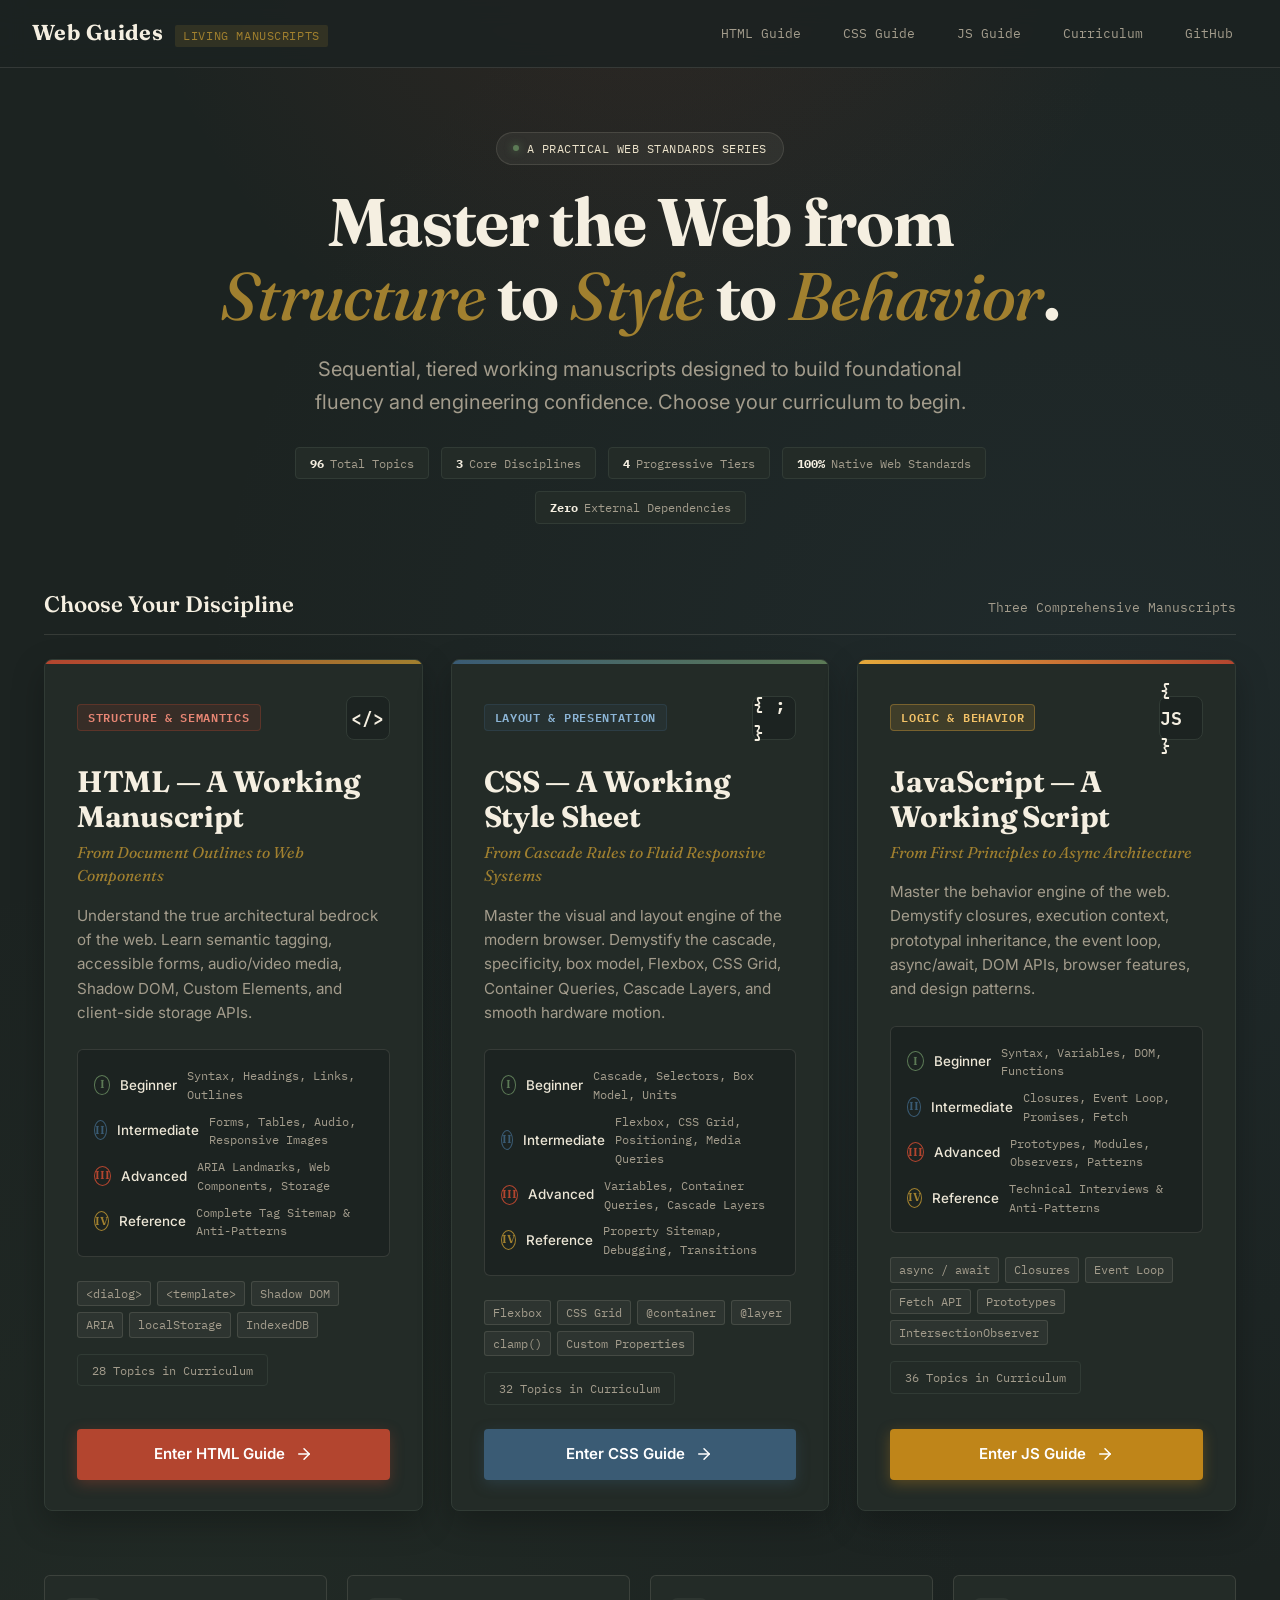
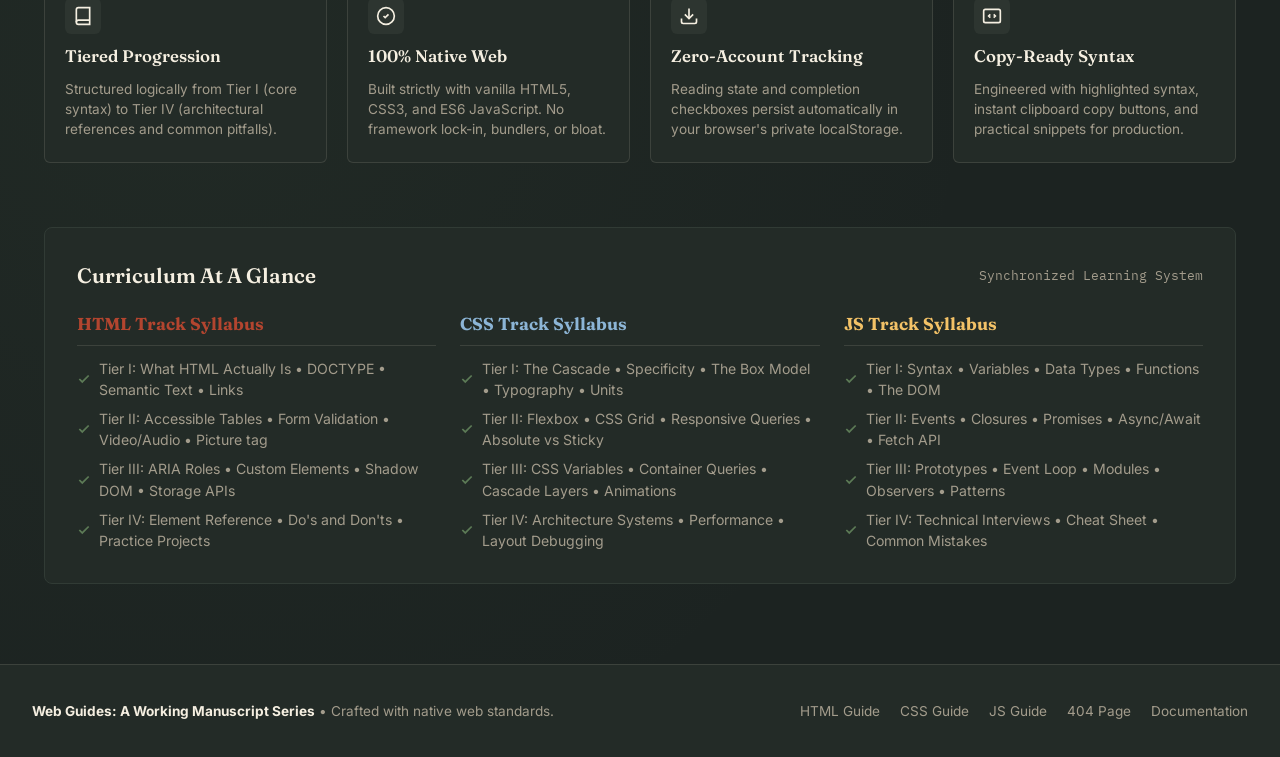
==== commit 3cf4ccdb: "Added JS Guide" ====
--- a/index.html
+++ b/index.html
@@ -4,17 +4,17 @@
 <head>
   <meta charset="UTF-8">
   <meta name="viewport" content="width=device-width, initial-scale=1.0">
-  <title>Web Guides — HTML &amp; CSS Practical Working Manuscripts</title>
+  <title>Web Guides — HTML, CSS &amp; JavaScript Practical Working Manuscripts</title>
   <meta name="description"
-    content="A sequential, tiered reference curriculum for modern web craftsmanship. Select your path between HTML and CSS working manuscripts.">
+    content="A sequential, tiered reference curriculum for modern web craftsmanship. Select your path between HTML, CSS, and JavaScript working manuscripts.">
   <link rel="preconnect" href="https://fonts.googleapis.com">
   <link rel="preconnect" href="https://fonts.gstatic.com" crossorigin>
   <link
     href="https://fonts.googleapis.com/css2?family=Fraunces:ital,opsz,wght@0,9..144,340;0,9..144,480;0,9..144,600;0,9..144,680;1,9..144,500&family=Inter:wght@400;500;600;700&family=IBM+Plex+Mono:wght@400;500;600&display=swap"
     rel="stylesheet">
-  <meta property="og:title" content="Web Guides — HTML &amp; CSS Working Manuscripts">
+  <meta property="og:title" content="Web Guides — HTML, CSS &amp; JavaScript Working Manuscripts">
   <meta property="og:description"
-    content="A sequential, tiered curriculum for HTML and CSS built from first principles to modern web architecture.">
+    content="A sequential, tiered curriculum for HTML, CSS, and JavaScript built from first principles to modern web architecture.">
   <meta property="og:type" content="website">
   <link rel="stylesheet" href="css/styles.css">
 </head>
@@ -29,6 +29,7 @@
     <nav class="portal-nav-links" aria-label="Main Navigation">
       <a href="html-guide/index.html" class="portal-nav-btn" id="navHtmlBtn">HTML Guide</a>
       <a href="css-guide/index.html" class="portal-nav-btn" id="navCssBtn">CSS Guide</a>
+      <a href="js-guide/index.html" class="portal-nav-btn" id="navJsBtn">JS Guide</a>
       <a href="#curriculum" class="portal-nav-btn">Curriculum</a>
       <a href="https://github.com" target="_blank" rel="noopener noreferrer" class="portal-nav-btn" title="View Source on GitHub">
         GitHub
@@ -45,7 +46,7 @@
         <span>A Practical Web Standards Series</span>
       </div>
       <h1 class="portal-hero-title" id="heroHeading">
-        Master the Web from <em>Structure</em> to <em>Style</em>.
+        Master the Web from <em>Structure</em> to <em>Style</em> to <em>Behavior</em>.
       </h1>
       <p class="portal-hero-desc">
         Sequential, tiered working manuscripts designed to build foundational fluency and engineering confidence.
@@ -55,7 +56,10 @@
       <!-- Meta stats chips -->
       <div class="portal-meta-row" role="list">
         <div class="portal-meta-chip" role="listitem">
-          <strong>60</strong> Total Topics
+          <strong>96</strong> Total Topics
+        </div>
+        <div class="portal-meta-chip" role="listitem">
+          <strong>3</strong> Core Disciplines
         </div>
         <div class="portal-meta-chip" role="listitem">
           <strong>4</strong> Progressive Tiers
@@ -69,11 +73,11 @@
       </div>
     </section>
 
-    <!-- Guide Selection Paths (Two Core Paths) -->
+    <!-- Guide Selection Paths (Three Core Paths) -->
     <section class="portal-guides-section" id="guidesSelection" aria-labelledby="pathsHeading">
       <div class="portal-section-header">
         <h2 class="portal-section-title" id="pathsHeading">Choose Your Discipline</h2>
-        <span class="portal-section-sub">Two Comprehensive Manuscripts</span>
+        <span class="portal-section-sub">Three Comprehensive Manuscripts</span>
       </div>
 
       <div class="portal-cards-grid">
@@ -198,6 +202,67 @@
             <svg width="18" height="18" viewBox="0 0 24 24" fill="none" stroke="currentColor" stroke-width="2" stroke-linecap="round" stroke-linejoin="round" aria-hidden="true"><line x1="5" y1="12" x2="19" y2="12"></line><polyline points="12 5 19 12 12 19"></polyline></svg>
           </a>
         </article>
+
+        <!-- PATH 3: JAVASCRIPT GUIDE -->
+        <article class="guide-card guide-card-js" id="jsGuideCard">
+          <div class="guide-card-top">
+            <span class="guide-badge-pill badge-js">Logic &amp; Behavior</span>
+            <div class="guide-card-glyph" aria-hidden="true">{ JS }</div>
+          </div>
+
+          <div class="guide-card-body">
+            <h3 class="guide-card-title">JavaScript — A Working Script</h3>
+            <div class="guide-card-subtitle">From First Principles to Async Architecture</div>
+            <p class="guide-card-desc">
+              Master the behavior engine of the web. Demystify closures, execution context, prototypal inheritance, the event loop, async/await, DOM APIs, browser features, and design patterns.
+            </p>
+          </div>
+
+          <!-- Tiers Overview -->
+          <div class="guide-tiers-list" aria-label="JavaScript Curriculum Tiers">
+            <div class="guide-tier-item">
+              <span class="guide-tier-num tier-i">I</span>
+              <span class="guide-tier-name">Beginner</span>
+              <span class="guide-tier-focus">Syntax, Variables, DOM, Functions</span>
+            </div>
+            <div class="guide-tier-item">
+              <span class="guide-tier-num tier-ii">II</span>
+              <span class="guide-tier-name">Intermediate</span>
+              <span class="guide-tier-focus">Closures, Event Loop, Promises, Fetch</span>
+            </div>
+            <div class="guide-tier-item">
+              <span class="guide-tier-num tier-iii">III</span>
+              <span class="guide-tier-name">Advanced</span>
+              <span class="guide-tier-focus">Prototypes, Modules, Observers, Patterns</span>
+            </div>
+            <div class="guide-tier-item">
+              <span class="guide-tier-num tier-iv">IV</span>
+              <span class="guide-tier-name">Reference</span>
+              <span class="guide-tier-focus">Technical Interviews &amp; Anti-Patterns</span>
+            </div>
+          </div>
+
+          <!-- Quick tags -->
+          <div class="guide-tags-row" aria-label="Key JS Topics">
+            <span class="guide-tag">async / await</span>
+            <span class="guide-tag">Closures</span>
+            <span class="guide-tag">Event Loop</span>
+            <span class="guide-tag">Fetch API</span>
+            <span class="guide-tag">Prototypes</span>
+            <span class="guide-tag">IntersectionObserver</span>
+          </div>
+
+          <!-- Dynamic Reading Progress Tracker -->
+          <div id="jsProgressSummary" class="portal-meta-chip" style="margin-top: -8px; width: fit-content;">
+            <span id="jsProgressText">36 Topics in Curriculum</span>
+          </div>
+
+          <!-- Enter Button -->
+          <a href="js-guide/index.html" class="guide-action-btn btn-js" id="enterJsBtn">
+            <span>Enter JS Guide</span>
+            <svg width="18" height="18" viewBox="0 0 24 24" fill="none" stroke="currentColor" stroke-width="2" stroke-linecap="round" stroke-linejoin="round" aria-hidden="true"><line x1="5" y1="12" x2="19" y2="12"></line><polyline points="12 5 19 12 12 19"></polyline></svg>
+          </a>
+        </article>
       </div>
     </section>
 
@@ -294,6 +359,29 @@
             <li>
               <svg width="14" height="14" viewBox="0 0 24 24" fill="none" stroke="currentColor" stroke-width="3"><polyline points="20 6 9 17 4 12"></polyline></svg>
               <span>Tier IV: Architecture Systems &bull; Performance &bull; Layout Debugging</span>
+            </li>
+          </ul>
+        </div>
+
+        <!-- JS Track -->
+        <div class="compare-col">
+          <div class="compare-col-header col-js-head">JS Track Syllabus</div>
+          <ul class="compare-topics-list">
+            <li>
+              <svg width="14" height="14" viewBox="0 0 24 24" fill="none" stroke="currentColor" stroke-width="3"><polyline points="20 6 9 17 4 12"></polyline></svg>
+              <span>Tier I: Syntax &bull; Variables &bull; Data Types &bull; Functions &bull; The DOM</span>
+            </li>
+            <li>
+              <svg width="14" height="14" viewBox="0 0 24 24" fill="none" stroke="currentColor" stroke-width="3"><polyline points="20 6 9 17 4 12"></polyline></svg>
+              <span>Tier II: Events &bull; Closures &bull; Promises &bull; Async/Await &bull; Fetch API</span>
+            </li>
+            <li>
+              <svg width="14" height="14" viewBox="0 0 24 24" fill="none" stroke="currentColor" stroke-width="3"><polyline points="20 6 9 17 4 12"></polyline></svg>
+              <span>Tier III: Prototypes &bull; Event Loop &bull; Modules &bull; Observers &bull; Patterns</span>
+            </li>
+            <li>
+              <svg width="14" height="14" viewBox="0 0 24 24" fill="none" stroke="currentColor" stroke-width="3"><polyline points="20 6 9 17 4 12"></polyline></svg>
+              <span>Tier IV: Technical Interviews &bull; Cheat Sheet &bull; Common Mistakes</span>
             </li>
           </ul>
         </div>
@@ -309,6 +397,7 @@
     <div class="footer-links">
       <a href="html-guide/index.html">HTML Guide</a>
       <a href="css-guide/index.html">CSS Guide</a>
+      <a href="js-guide/index.html">JS Guide</a>
       <a href="404.html">404 Page</a>
       <a href="README.md">Documentation</a>
     </div>
@@ -343,6 +432,18 @@
               }
             }
           }
+          // JS Guide Progress
+          var jsRaw = localStorage.getItem('js-guide-state');
+          if (jsRaw) {
+            var jsState = JSON.parse(jsRaw);
+            if (jsState && jsState.completed) {
+              var count = Object.keys(jsState.completed).filter(function (k) { return jsState.completed[k]; }).length;
+              if (count > 0) {
+                var el = document.getElementById('jsProgressText');
+                if (el) el.textContent = '✓ ' + count + ' of 36 Topics Read';
+              }
+            }
+          }
         }
       } catch (e) { }
     })();
--- a/css/styles.css
+++ b/css/styles.css
@@ -994,7 +994,7 @@
 /* Main Container */
 .portal-main {
   flex: 1;
-  max-width: 1140px;
+  max-width: 1240px;
   width: 100%;
   margin: 0 auto;
   padding: 64px 24px 80px;
@@ -1116,8 +1116,8 @@
 
 .portal-cards-grid {
   display: grid;
-  grid-template-columns: repeat(2, 1fr);
-  gap: 32px;
+  grid-template-columns: repeat(3, 1fr);
+  gap: 28px;
 }
 
 .guide-card {
@@ -1125,7 +1125,7 @@
   background: var(--ink-2);
   border: 1px solid var(--ink-3);
   border-radius: 8px;
-  padding: 36px 36px 32px;
+  padding: 36px 32px 30px;
   display: flex;
   flex-direction: column;
   gap: 24px;
@@ -1154,6 +1154,10 @@
   background: linear-gradient(90deg, var(--blue), var(--sage));
 }
 
+.guide-card-js::before {
+  background: linear-gradient(90deg, #e5a93b, var(--red));
+}
+
 .guide-card:hover {
   transform: translateY(-5px);
   border-color: rgba(233, 227, 211, 0.3);
@@ -1190,6 +1194,12 @@
   background: var(--blue-dim);
   color: #8cb5d6;
   border: 1px solid rgba(58, 91, 116, 0.3);
+}
+
+.badge-js {
+  background: rgba(229, 169, 59, 0.15);
+  color: #f3c267;
+  border: 1px solid rgba(229, 169, 59, 0.35);
 }
 
 .guide-card-glyph {
@@ -1340,6 +1350,17 @@
   box-shadow: 0 6px 20px rgba(58, 91, 116, 0.5);
 }
 
+.btn-js {
+  background: #bf8519;
+  color: #fff;
+  box-shadow: 0 4px 14px rgba(191, 133, 25, 0.35);
+}
+
+.btn-js:hover {
+  background: #d49520;
+  box-shadow: 0 6px 20px rgba(191, 133, 25, 0.5);
+}
+
 .guide-action-btn svg {
   transition: transform 0.2s ease;
 }
@@ -1416,7 +1437,7 @@
 
 .compare-grid {
   display: grid;
-  grid-template-columns: 1fr 1fr;
+  grid-template-columns: repeat(3, 1fr);
   gap: 24px;
 }
 
@@ -1436,6 +1457,7 @@
 
 .col-html-head { color: var(--red); }
 .col-css-head { color: #8cb5d6; }
+.col-js-head { color: #f3c267; }
 
 .compare-topics-list {
   list-style: none;
@@ -1497,10 +1519,13 @@
 }
 
 /* Responsive */
-@media (max-width: 960px) {
+@media (max-width: 1080px) {
   .portal-cards-grid {
     grid-template-columns: 1fr;
   }
+}
+
+@media (max-width: 960px) {
   .portal-pillars-grid {
     grid-template-columns: repeat(2, 1fr);
   }
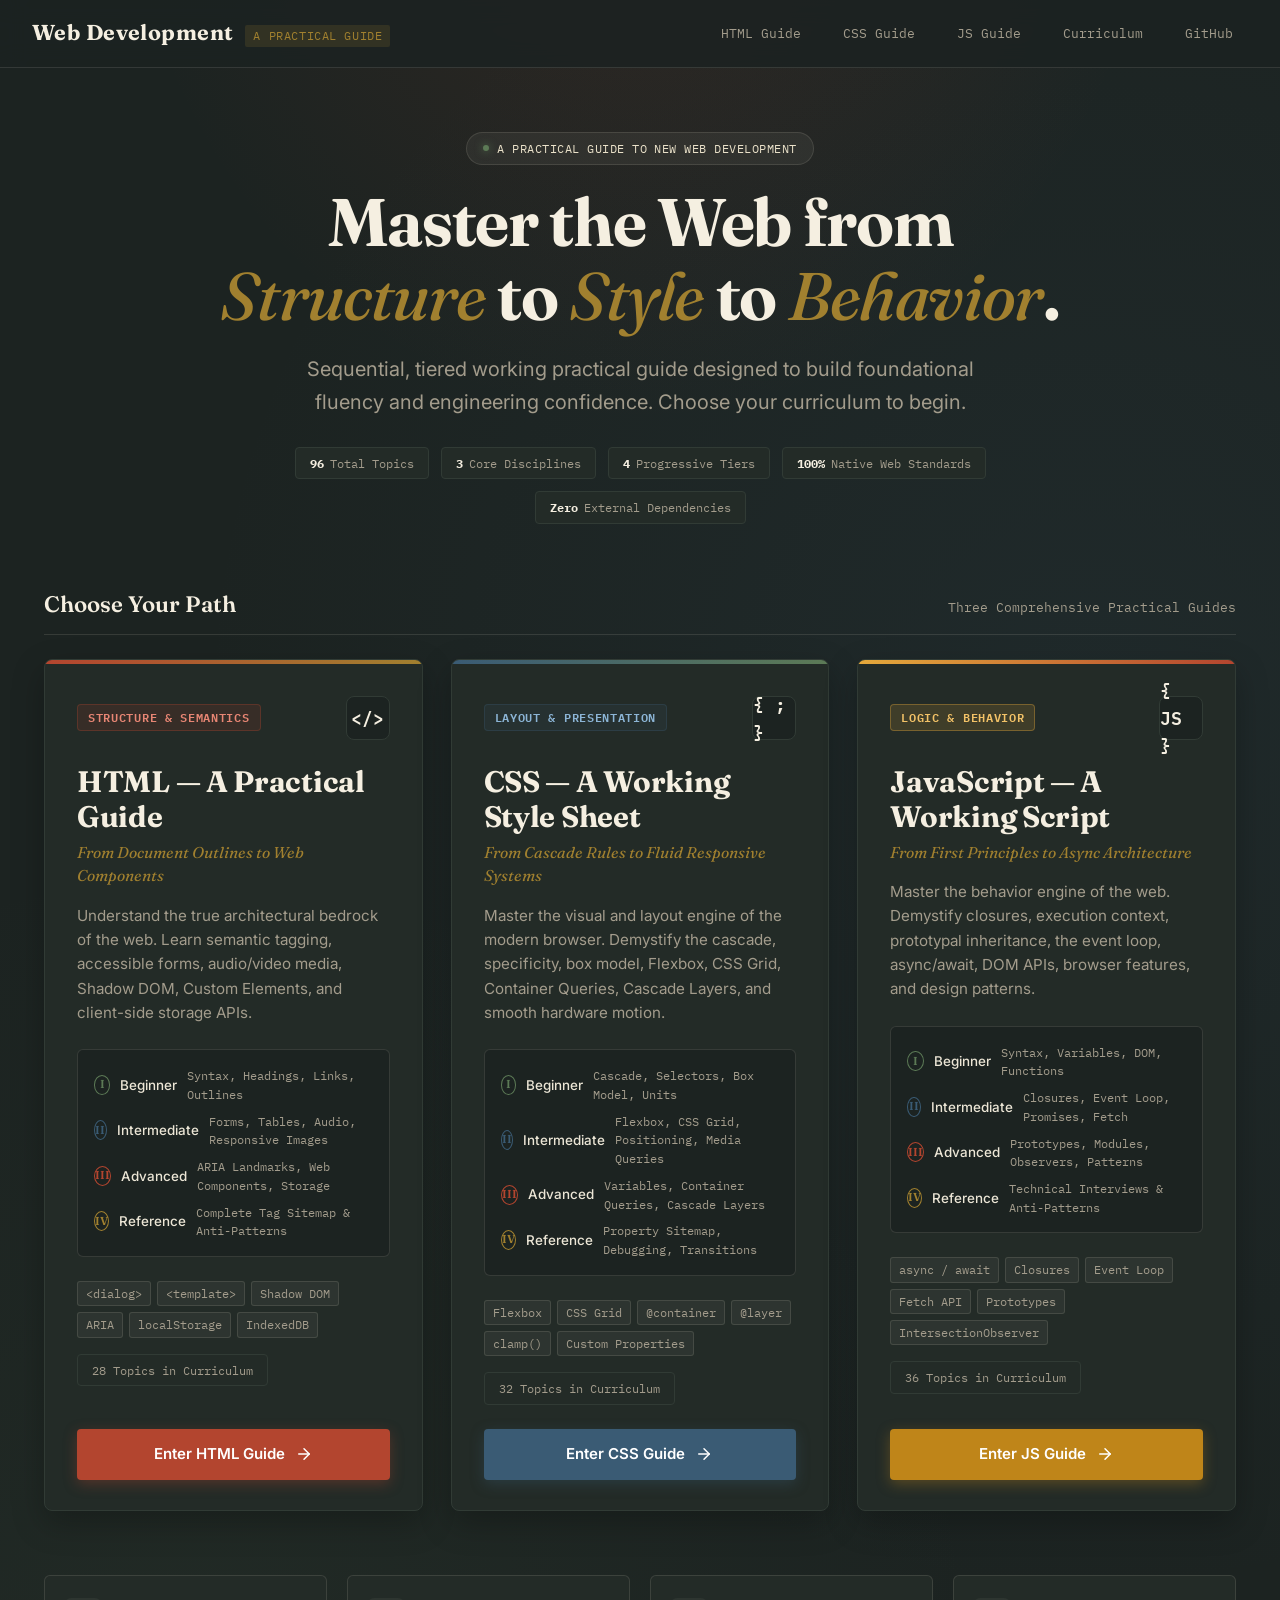
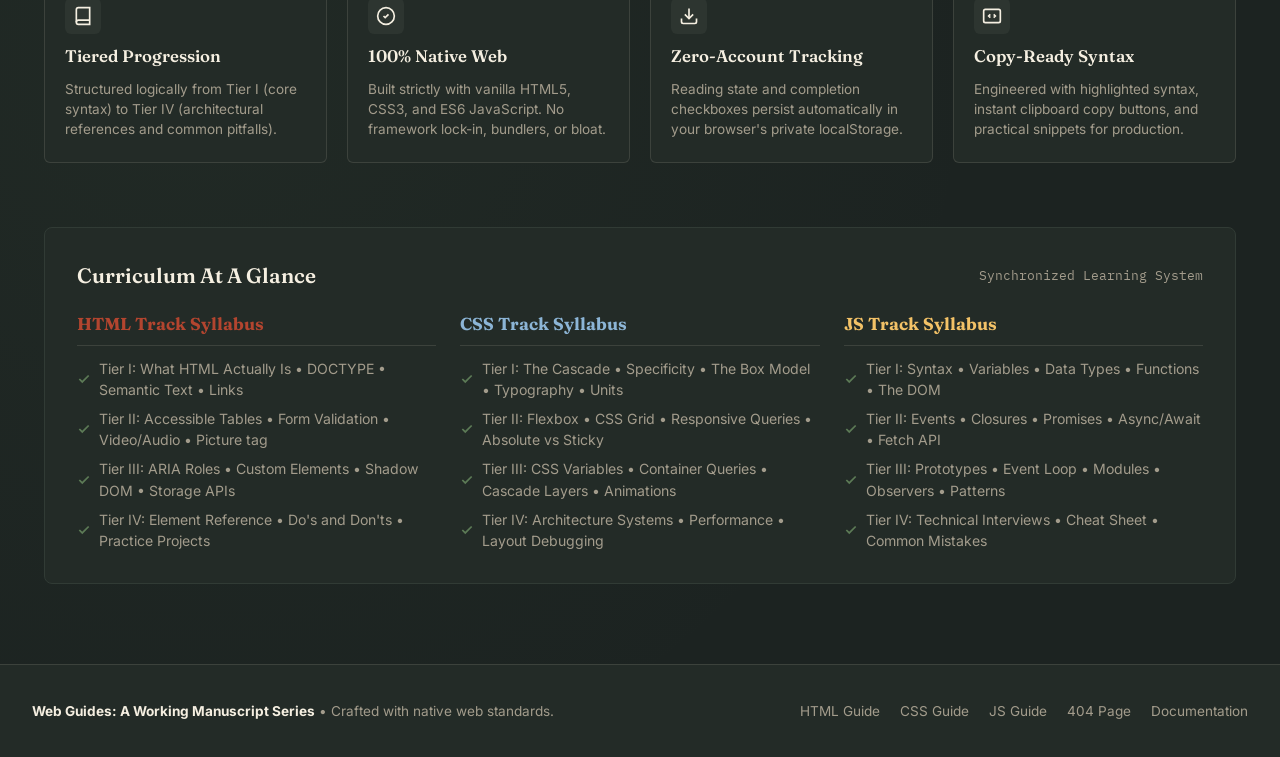
==== commit ee81169d: "Fixed wordings" ====
--- a/index.html
+++ b/index.html
@@ -23,15 +23,16 @@
   <!-- Top Navigation Bar -->
   <header class="portal-header" role="banner">
     <a href="index.html" class="portal-brand" id="brandLogo">
-      <span class="brand-title">Web Guides</span>
-      <span class="brand-badge">Living Manuscripts</span>
+      <span class="brand-title">Web Development</span>
+      <span class="brand-badge">A Practical Guide</span>
     </a>
     <nav class="portal-nav-links" aria-label="Main Navigation">
       <a href="html-guide/index.html" class="portal-nav-btn" id="navHtmlBtn">HTML Guide</a>
       <a href="css-guide/index.html" class="portal-nav-btn" id="navCssBtn">CSS Guide</a>
       <a href="js-guide/index.html" class="portal-nav-btn" id="navJsBtn">JS Guide</a>
       <a href="#curriculum" class="portal-nav-btn">Curriculum</a>
-      <a href="https://github.com" target="_blank" rel="noopener noreferrer" class="portal-nav-btn" title="View Source on GitHub">
+      <a href="https://github.com" target="_blank" rel="noopener noreferrer" class="portal-nav-btn"
+        title="View Source on GitHub">
         GitHub
       </a>
     </nav>
@@ -43,13 +44,13 @@
     <section class="portal-hero" aria-labelledby="heroHeading">
       <div class="portal-eyebrow">
         <span class="dot" aria-hidden="true"></span>
-        <span>A Practical Web Standards Series</span>
+        <span>A Practical Guide to New Web Development</span>
       </div>
       <h1 class="portal-hero-title" id="heroHeading">
         Master the Web from <em>Structure</em> to <em>Style</em> to <em>Behavior</em>.
       </h1>
       <p class="portal-hero-desc">
-        Sequential, tiered working manuscripts designed to build foundational fluency and engineering confidence.
+        Sequential, tiered working practical guide designed to build foundational fluency and engineering confidence.
         Choose your curriculum to begin.
       </p>
 
@@ -76,8 +77,8 @@
     <!-- Guide Selection Paths (Three Core Paths) -->
     <section class="portal-guides-section" id="guidesSelection" aria-labelledby="pathsHeading">
       <div class="portal-section-header">
-        <h2 class="portal-section-title" id="pathsHeading">Choose Your Discipline</h2>
-        <span class="portal-section-sub">Three Comprehensive Manuscripts</span>
+        <h2 class="portal-section-title" id="pathsHeading">Choose Your Path</h2>
+        <span class="portal-section-sub">Three Comprehensive Practical Guides</span>
       </div>
 
       <div class="portal-cards-grid">
@@ -89,10 +90,11 @@
           </div>
 
           <div class="guide-card-body">
-            <h3 class="guide-card-title">HTML — A Working Manuscript</h3>
+            <h3 class="guide-card-title">HTML — A Practical Guide</h3>
             <div class="guide-card-subtitle">From Document Outlines to Web Components</div>
             <p class="guide-card-desc">
-              Understand the true architectural bedrock of the web. Learn semantic tagging, accessible forms, audio/video media, Shadow DOM, Custom Elements, and client-side storage APIs.
+              Understand the true architectural bedrock of the web. Learn semantic tagging, accessible forms,
+              audio/video media, Shadow DOM, Custom Elements, and client-side storage APIs.
             </p>
           </div>
 
@@ -138,7 +140,11 @@
           <!-- Enter Button -->
           <a href="html-guide/index.html" class="guide-action-btn btn-html" id="enterHtmlBtn">
             <span>Enter HTML Guide</span>
-            <svg width="18" height="18" viewBox="0 0 24 24" fill="none" stroke="currentColor" stroke-width="2" stroke-linecap="round" stroke-linejoin="round" aria-hidden="true"><line x1="5" y1="12" x2="19" y2="12"></line><polyline points="12 5 19 12 12 19"></polyline></svg>
+            <svg width="18" height="18" viewBox="0 0 24 24" fill="none" stroke="currentColor" stroke-width="2"
+              stroke-linecap="round" stroke-linejoin="round" aria-hidden="true">
+              <line x1="5" y1="12" x2="19" y2="12"></line>
+              <polyline points="12 5 19 12 12 19"></polyline>
+            </svg>
           </a>
         </article>
 
@@ -153,7 +159,8 @@
             <h3 class="guide-card-title">CSS — A Working Style Sheet</h3>
             <div class="guide-card-subtitle">From Cascade Rules to Fluid Responsive Systems</div>
             <p class="guide-card-desc">
-              Master the visual and layout engine of the modern browser. Demystify the cascade, specificity, box model, Flexbox, CSS Grid, Container Queries, Cascade Layers, and smooth hardware motion.
+              Master the visual and layout engine of the modern browser. Demystify the cascade, specificity, box model,
+              Flexbox, CSS Grid, Container Queries, Cascade Layers, and smooth hardware motion.
             </p>
           </div>
 
@@ -199,7 +206,11 @@
           <!-- Enter Button -->
           <a href="css-guide/index.html" class="guide-action-btn btn-css" id="enterCssBtn">
             <span>Enter CSS Guide</span>
-            <svg width="18" height="18" viewBox="0 0 24 24" fill="none" stroke="currentColor" stroke-width="2" stroke-linecap="round" stroke-linejoin="round" aria-hidden="true"><line x1="5" y1="12" x2="19" y2="12"></line><polyline points="12 5 19 12 12 19"></polyline></svg>
+            <svg width="18" height="18" viewBox="0 0 24 24" fill="none" stroke="currentColor" stroke-width="2"
+              stroke-linecap="round" stroke-linejoin="round" aria-hidden="true">
+              <line x1="5" y1="12" x2="19" y2="12"></line>
+              <polyline points="12 5 19 12 12 19"></polyline>
+            </svg>
           </a>
         </article>
 
@@ -214,7 +225,8 @@
             <h3 class="guide-card-title">JavaScript — A Working Script</h3>
             <div class="guide-card-subtitle">From First Principles to Async Architecture</div>
             <p class="guide-card-desc">
-              Master the behavior engine of the web. Demystify closures, execution context, prototypal inheritance, the event loop, async/await, DOM APIs, browser features, and design patterns.
+              Master the behavior engine of the web. Demystify closures, execution context, prototypal inheritance, the
+              event loop, async/await, DOM APIs, browser features, and design patterns.
             </p>
           </div>
 
@@ -260,7 +272,11 @@
           <!-- Enter Button -->
           <a href="js-guide/index.html" class="guide-action-btn btn-js" id="enterJsBtn">
             <span>Enter JS Guide</span>
-            <svg width="18" height="18" viewBox="0 0 24 24" fill="none" stroke="currentColor" stroke-width="2" stroke-linecap="round" stroke-linejoin="round" aria-hidden="true"><line x1="5" y1="12" x2="19" y2="12"></line><polyline points="12 5 19 12 12 19"></polyline></svg>
+            <svg width="18" height="18" viewBox="0 0 24 24" fill="none" stroke="currentColor" stroke-width="2"
+              stroke-linecap="round" stroke-linejoin="round" aria-hidden="true">
+              <line x1="5" y1="12" x2="19" y2="12"></line>
+              <polyline points="12 5 19 12 12 19"></polyline>
+            </svg>
           </a>
         </article>
       </div>
@@ -270,7 +286,10 @@
     <section class="portal-pillars-grid" aria-label="Guiding Principles">
       <div class="pillar-card">
         <div class="pillar-icon" aria-hidden="true">
-          <svg width="20" height="20" viewBox="0 0 24 24" fill="none" stroke="currentColor" stroke-width="2"><path d="M4 19.5A2.5 2.5 0 0 1 6.5 17H20"></path><path d="M6.5 2H20v20H6.5A2.5 2.5 0 0 1 4 19.5v-15A2.5 2.5 0 0 1 6.5 2z"></path></svg>
+          <svg width="20" height="20" viewBox="0 0 24 24" fill="none" stroke="currentColor" stroke-width="2">
+            <path d="M4 19.5A2.5 2.5 0 0 1 6.5 17H20"></path>
+            <path d="M6.5 2H20v20H6.5A2.5 2.5 0 0 1 4 19.5v-15A2.5 2.5 0 0 1 6.5 2z"></path>
+          </svg>
         </div>
         <h3 class="pillar-title">Tiered Progression</h3>
         <p class="pillar-desc">
@@ -280,7 +299,10 @@
 
       <div class="pillar-card">
         <div class="pillar-icon" aria-hidden="true">
-          <svg width="20" height="20" viewBox="0 0 24 24" fill="none" stroke="currentColor" stroke-width="2"><circle cx="12" cy="12" r="10"></circle><path d="m9 12 2 2 4-4"></path></svg>
+          <svg width="20" height="20" viewBox="0 0 24 24" fill="none" stroke="currentColor" stroke-width="2">
+            <circle cx="12" cy="12" r="10"></circle>
+            <path d="m9 12 2 2 4-4"></path>
+          </svg>
         </div>
         <h3 class="pillar-title">100% Native Web</h3>
         <p class="pillar-desc">
@@ -290,7 +312,11 @@
 
       <div class="pillar-card">
         <div class="pillar-icon" aria-hidden="true">
-          <svg width="20" height="20" viewBox="0 0 24 24" fill="none" stroke="currentColor" stroke-width="2"><path d="M21 15v4a2 2 0 0 1-2 2H5a2 2 0 0 1-2-2v-4"></path><polyline points="7 10 12 15 17 10"></polyline><line x1="12" y1="15" x2="12" y2="3"></line></svg>
+          <svg width="20" height="20" viewBox="0 0 24 24" fill="none" stroke="currentColor" stroke-width="2">
+            <path d="M21 15v4a2 2 0 0 1-2 2H5a2 2 0 0 1-2-2v-4"></path>
+            <polyline points="7 10 12 15 17 10"></polyline>
+            <line x1="12" y1="15" x2="12" y2="3"></line>
+          </svg>
         </div>
         <h3 class="pillar-title">Zero-Account Tracking</h3>
         <p class="pillar-desc">
@@ -300,7 +326,11 @@
 
       <div class="pillar-card">
         <div class="pillar-icon" aria-hidden="true">
-          <svg width="20" height="20" viewBox="0 0 24 24" fill="none" stroke="currentColor" stroke-width="2"><rect x="2" y="4" width="20" height="16" rx="2"></rect><path d="m10 10-2 2 2 2"></path><path d="m14 10 2 2-2 2"></path></svg>
+          <svg width="20" height="20" viewBox="0 0 24 24" fill="none" stroke="currentColor" stroke-width="2">
+            <rect x="2" y="4" width="20" height="16" rx="2"></rect>
+            <path d="m10 10-2 2 2 2"></path>
+            <path d="m14 10 2 2-2 2"></path>
+          </svg>
         </div>
         <h3 class="pillar-title">Copy-Ready Syntax</h3>
         <p class="pillar-desc">
@@ -322,19 +352,27 @@
           <div class="compare-col-header col-html-head">HTML Track Syllabus</div>
           <ul class="compare-topics-list">
             <li>
-              <svg width="14" height="14" viewBox="0 0 24 24" fill="none" stroke="currentColor" stroke-width="3"><polyline points="20 6 9 17 4 12"></polyline></svg>
+              <svg width="14" height="14" viewBox="0 0 24 24" fill="none" stroke="currentColor" stroke-width="3">
+                <polyline points="20 6 9 17 4 12"></polyline>
+              </svg>
               <span>Tier I: What HTML Actually Is &bull; DOCTYPE &bull; Semantic Text &bull; Links</span>
             </li>
             <li>
-              <svg width="14" height="14" viewBox="0 0 24 24" fill="none" stroke="currentColor" stroke-width="3"><polyline points="20 6 9 17 4 12"></polyline></svg>
+              <svg width="14" height="14" viewBox="0 0 24 24" fill="none" stroke="currentColor" stroke-width="3">
+                <polyline points="20 6 9 17 4 12"></polyline>
+              </svg>
               <span>Tier II: Accessible Tables &bull; Form Validation &bull; Video/Audio &bull; Picture tag</span>
             </li>
             <li>
-              <svg width="14" height="14" viewBox="0 0 24 24" fill="none" stroke="currentColor" stroke-width="3"><polyline points="20 6 9 17 4 12"></polyline></svg>
+              <svg width="14" height="14" viewBox="0 0 24 24" fill="none" stroke="currentColor" stroke-width="3">
+                <polyline points="20 6 9 17 4 12"></polyline>
+              </svg>
               <span>Tier III: ARIA Roles &bull; Custom Elements &bull; Shadow DOM &bull; Storage APIs</span>
             </li>
             <li>
-              <svg width="14" height="14" viewBox="0 0 24 24" fill="none" stroke="currentColor" stroke-width="3"><polyline points="20 6 9 17 4 12"></polyline></svg>
+              <svg width="14" height="14" viewBox="0 0 24 24" fill="none" stroke="currentColor" stroke-width="3">
+                <polyline points="20 6 9 17 4 12"></polyline>
+              </svg>
               <span>Tier IV: Element Reference &bull; Do's and Don'ts &bull; Practice Projects</span>
             </li>
           </ul>
@@ -345,19 +383,27 @@
           <div class="compare-col-header col-css-head">CSS Track Syllabus</div>
           <ul class="compare-topics-list">
             <li>
-              <svg width="14" height="14" viewBox="0 0 24 24" fill="none" stroke="currentColor" stroke-width="3"><polyline points="20 6 9 17 4 12"></polyline></svg>
+              <svg width="14" height="14" viewBox="0 0 24 24" fill="none" stroke="currentColor" stroke-width="3">
+                <polyline points="20 6 9 17 4 12"></polyline>
+              </svg>
               <span>Tier I: The Cascade &bull; Specificity &bull; The Box Model &bull; Typography &bull; Units</span>
             </li>
             <li>
-              <svg width="14" height="14" viewBox="0 0 24 24" fill="none" stroke="currentColor" stroke-width="3"><polyline points="20 6 9 17 4 12"></polyline></svg>
+              <svg width="14" height="14" viewBox="0 0 24 24" fill="none" stroke="currentColor" stroke-width="3">
+                <polyline points="20 6 9 17 4 12"></polyline>
+              </svg>
               <span>Tier II: Flexbox &bull; CSS Grid &bull; Responsive Queries &bull; Absolute vs Sticky</span>
             </li>
             <li>
-              <svg width="14" height="14" viewBox="0 0 24 24" fill="none" stroke="currentColor" stroke-width="3"><polyline points="20 6 9 17 4 12"></polyline></svg>
+              <svg width="14" height="14" viewBox="0 0 24 24" fill="none" stroke="currentColor" stroke-width="3">
+                <polyline points="20 6 9 17 4 12"></polyline>
+              </svg>
               <span>Tier III: CSS Variables &bull; Container Queries &bull; Cascade Layers &bull; Animations</span>
             </li>
             <li>
-              <svg width="14" height="14" viewBox="0 0 24 24" fill="none" stroke="currentColor" stroke-width="3"><polyline points="20 6 9 17 4 12"></polyline></svg>
+              <svg width="14" height="14" viewBox="0 0 24 24" fill="none" stroke="currentColor" stroke-width="3">
+                <polyline points="20 6 9 17 4 12"></polyline>
+              </svg>
               <span>Tier IV: Architecture Systems &bull; Performance &bull; Layout Debugging</span>
             </li>
           </ul>
@@ -368,19 +414,27 @@
           <div class="compare-col-header col-js-head">JS Track Syllabus</div>
           <ul class="compare-topics-list">
             <li>
-              <svg width="14" height="14" viewBox="0 0 24 24" fill="none" stroke="currentColor" stroke-width="3"><polyline points="20 6 9 17 4 12"></polyline></svg>
+              <svg width="14" height="14" viewBox="0 0 24 24" fill="none" stroke="currentColor" stroke-width="3">
+                <polyline points="20 6 9 17 4 12"></polyline>
+              </svg>
               <span>Tier I: Syntax &bull; Variables &bull; Data Types &bull; Functions &bull; The DOM</span>
             </li>
             <li>
-              <svg width="14" height="14" viewBox="0 0 24 24" fill="none" stroke="currentColor" stroke-width="3"><polyline points="20 6 9 17 4 12"></polyline></svg>
+              <svg width="14" height="14" viewBox="0 0 24 24" fill="none" stroke="currentColor" stroke-width="3">
+                <polyline points="20 6 9 17 4 12"></polyline>
+              </svg>
               <span>Tier II: Events &bull; Closures &bull; Promises &bull; Async/Await &bull; Fetch API</span>
             </li>
             <li>
-              <svg width="14" height="14" viewBox="0 0 24 24" fill="none" stroke="currentColor" stroke-width="3"><polyline points="20 6 9 17 4 12"></polyline></svg>
+              <svg width="14" height="14" viewBox="0 0 24 24" fill="none" stroke="currentColor" stroke-width="3">
+                <polyline points="20 6 9 17 4 12"></polyline>
+              </svg>
               <span>Tier III: Prototypes &bull; Event Loop &bull; Modules &bull; Observers &bull; Patterns</span>
             </li>
             <li>
-              <svg width="14" height="14" viewBox="0 0 24 24" fill="none" stroke="currentColor" stroke-width="3"><polyline points="20 6 9 17 4 12"></polyline></svg>
+              <svg width="14" height="14" viewBox="0 0 24 24" fill="none" stroke="currentColor" stroke-width="3">
+                <polyline points="20 6 9 17 4 12"></polyline>
+              </svg>
               <span>Tier IV: Technical Interviews &bull; Cheat Sheet &bull; Common Mistakes</span>
             </li>
           </ul>
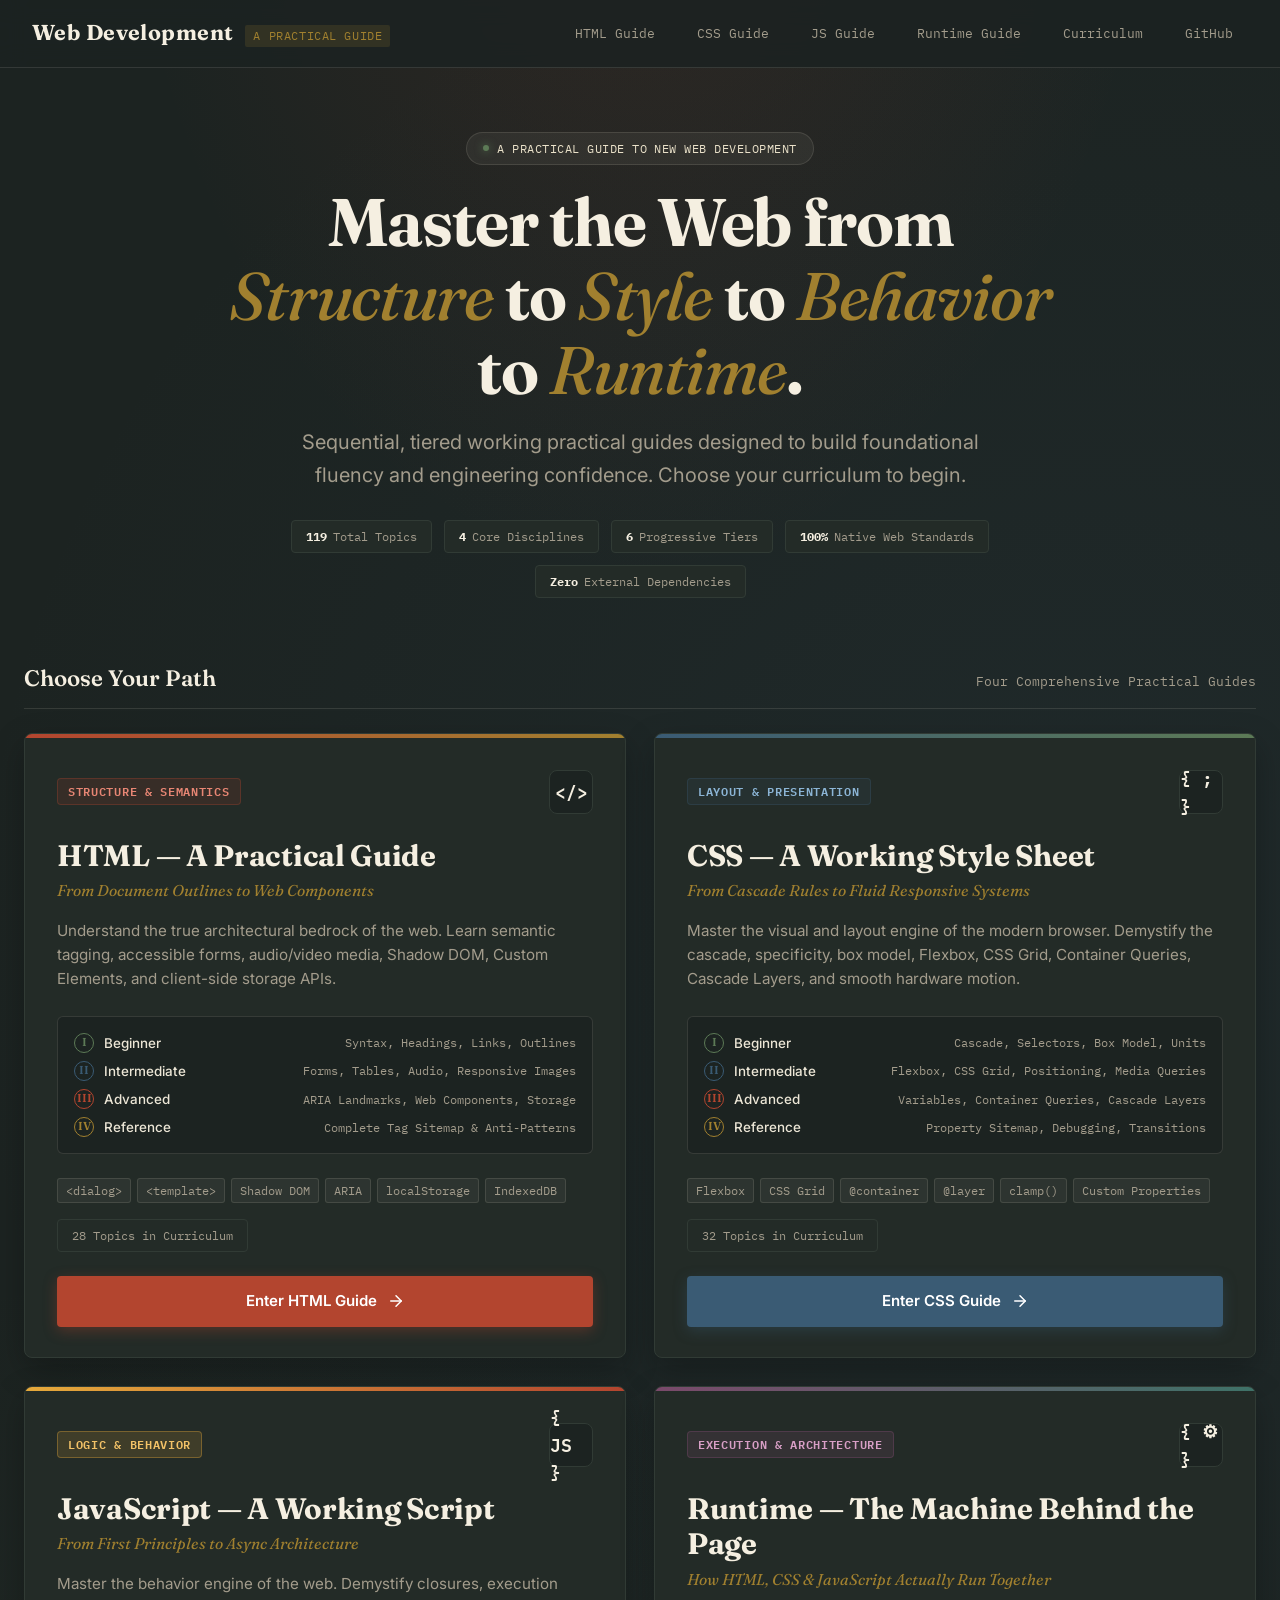
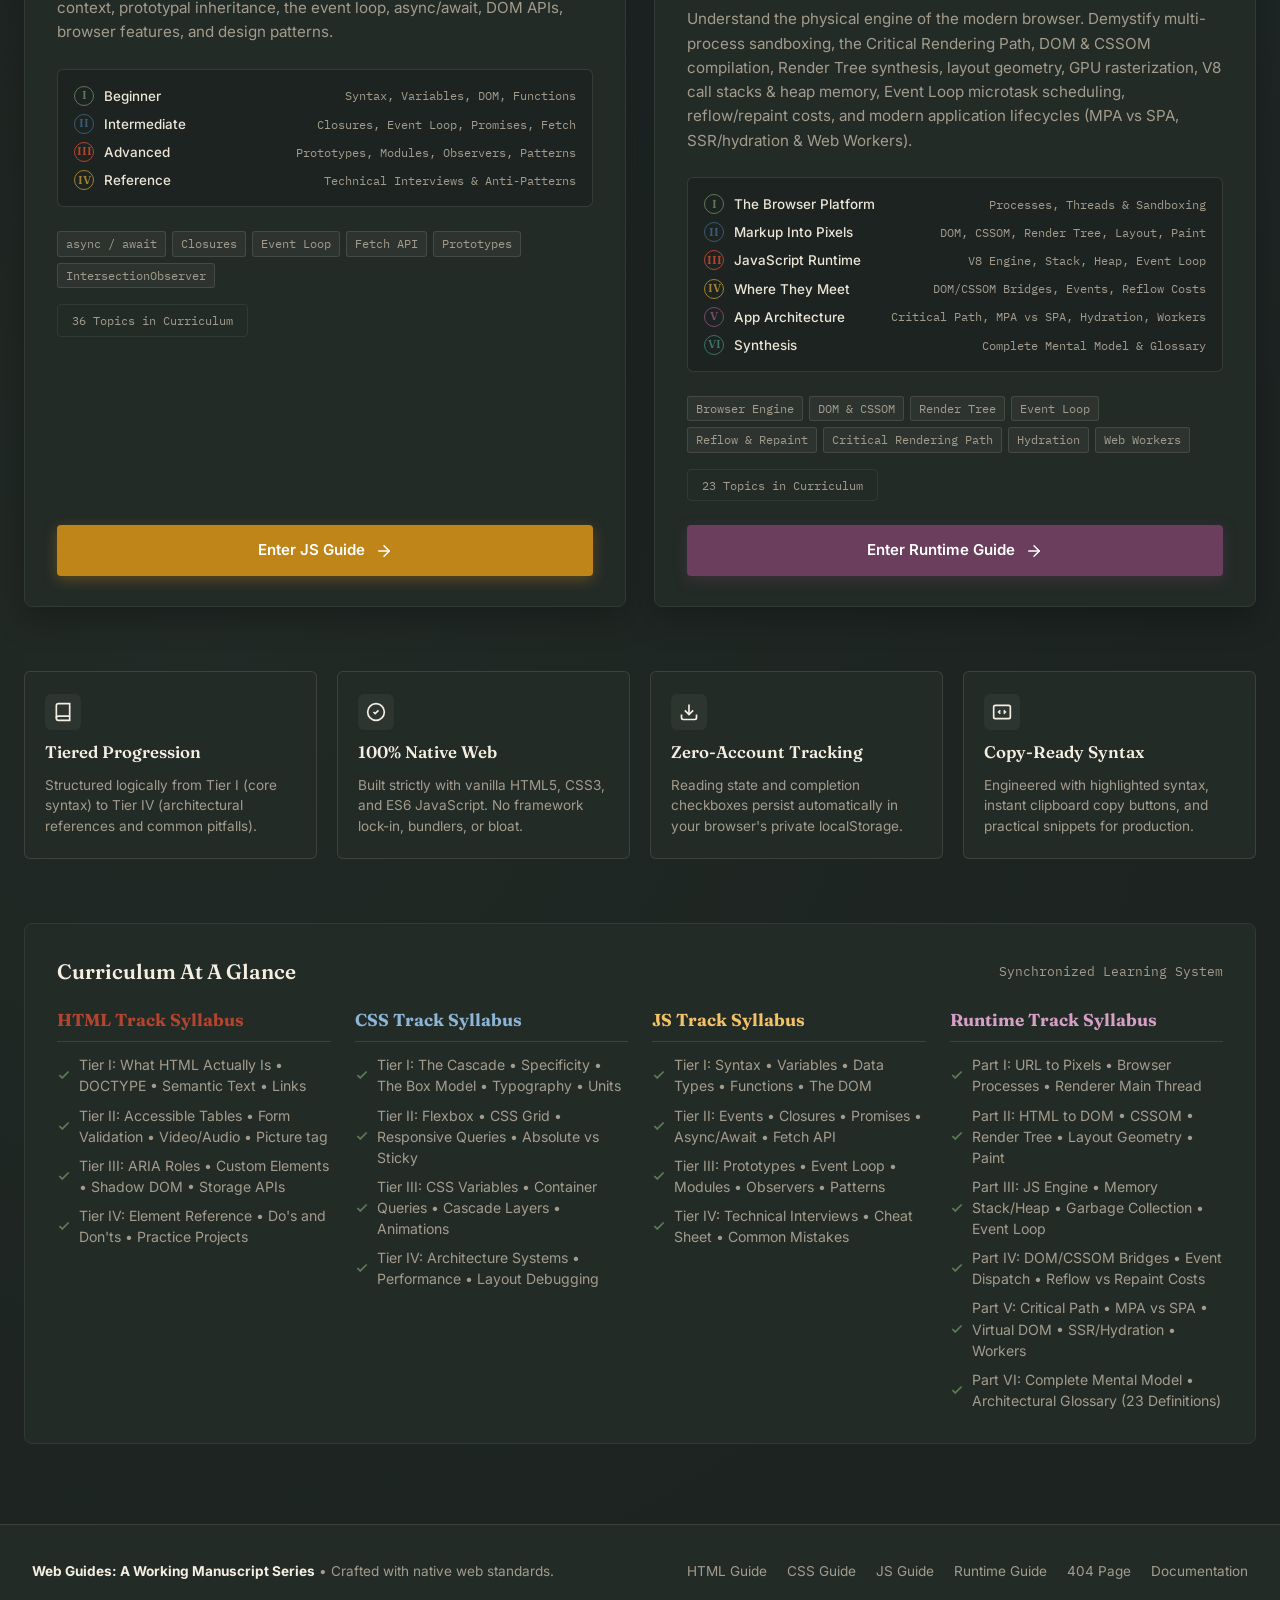
==== commit 068c18b5: "Added actual deep level working guide of html, css, and js" ====
--- a/index.html
+++ b/index.html
@@ -30,6 +30,7 @@
       <a href="html-guide/index.html" class="portal-nav-btn" id="navHtmlBtn">HTML Guide</a>
       <a href="css-guide/index.html" class="portal-nav-btn" id="navCssBtn">CSS Guide</a>
       <a href="js-guide/index.html" class="portal-nav-btn" id="navJsBtn">JS Guide</a>
+      <a href="runtime-guide/index.html" class="portal-nav-btn" id="navRuntimeBtn">Runtime Guide</a>
       <a href="#curriculum" class="portal-nav-btn">Curriculum</a>
       <a href="https://github.com" target="_blank" rel="noopener noreferrer" class="portal-nav-btn"
         title="View Source on GitHub">
@@ -47,23 +48,23 @@
         <span>A Practical Guide to New Web Development</span>
       </div>
       <h1 class="portal-hero-title" id="heroHeading">
-        Master the Web from <em>Structure</em> to <em>Style</em> to <em>Behavior</em>.
+        Master the Web from <em>Structure</em> to <em>Style</em> to <em>Behavior</em> to <em>Runtime</em>.
       </h1>
       <p class="portal-hero-desc">
-        Sequential, tiered working practical guide designed to build foundational fluency and engineering confidence.
+        Sequential, tiered working practical guides designed to build foundational fluency and engineering confidence.
         Choose your curriculum to begin.
       </p>
 
       <!-- Meta stats chips -->
       <div class="portal-meta-row" role="list">
         <div class="portal-meta-chip" role="listitem">
-          <strong>96</strong> Total Topics
+          <strong>119</strong> Total Topics
         </div>
         <div class="portal-meta-chip" role="listitem">
-          <strong>3</strong> Core Disciplines
+          <strong>4</strong> Core Disciplines
         </div>
         <div class="portal-meta-chip" role="listitem">
-          <strong>4</strong> Progressive Tiers
+          <strong>6</strong> Progressive Tiers
         </div>
         <div class="portal-meta-chip" role="listitem">
           <strong>100%</strong> Native Web Standards
@@ -74,11 +75,11 @@
       </div>
     </section>
 
-    <!-- Guide Selection Paths (Three Core Paths) -->
+    <!-- Guide Selection Paths (Four Core Paths) -->
     <section class="portal-guides-section" id="guidesSelection" aria-labelledby="pathsHeading">
       <div class="portal-section-header">
         <h2 class="portal-section-title" id="pathsHeading">Choose Your Path</h2>
-        <span class="portal-section-sub">Three Comprehensive Practical Guides</span>
+        <span class="portal-section-sub">Four Comprehensive Practical Guides</span>
       </div>
 
       <div class="portal-cards-grid">
@@ -279,6 +280,85 @@
             </svg>
           </a>
         </article>
+
+        <!-- PATH 4: RUNTIME & ARCHITECTURE GUIDE -->
+        <article class="guide-card guide-card-runtime" id="runtimeGuideCard">
+          <div class="guide-card-top">
+            <span class="guide-badge-pill badge-runtime">Execution &amp; Architecture</span>
+            <div class="guide-card-glyph" aria-hidden="true">{ ⚙ }</div>
+          </div>
+
+          <div class="guide-card-body">
+            <h3 class="guide-card-title">Runtime — The Machine Behind the Page</h3>
+            <div class="guide-card-subtitle">How HTML, CSS &amp; JavaScript Actually Run Together</div>
+            <p class="guide-card-desc">
+              Understand the physical engine of the modern browser. Demystify multi-process sandboxing, the Critical
+              Rendering Path, DOM &amp; CSSOM compilation, Render Tree synthesis, layout geometry, GPU rasterization,
+              V8 call stacks &amp; heap memory, Event Loop microtask scheduling, reflow/repaint costs, and modern application lifecycles (MPA vs SPA, SSR/hydration &amp; Web Workers).
+            </p>
+          </div>
+
+          <!-- Tiers Overview -->
+          <div class="guide-tiers-list" aria-label="Runtime Curriculum Tiers">
+            <div class="guide-tier-item">
+              <span class="guide-tier-num tier-i">I</span>
+              <span class="guide-tier-name">The Browser Platform</span>
+              <span class="guide-tier-focus">Processes, Threads &amp; Sandboxing</span>
+            </div>
+            <div class="guide-tier-item">
+              <span class="guide-tier-num tier-ii">II</span>
+              <span class="guide-tier-name">Markup Into Pixels</span>
+              <span class="guide-tier-focus">DOM, CSSOM, Render Tree, Layout, Paint</span>
+            </div>
+            <div class="guide-tier-item">
+              <span class="guide-tier-num tier-iii">III</span>
+              <span class="guide-tier-name">JavaScript Runtime</span>
+              <span class="guide-tier-focus">V8 Engine, Stack, Heap, Event Loop</span>
+            </div>
+            <div class="guide-tier-item">
+              <span class="guide-tier-num tier-iv">IV</span>
+              <span class="guide-tier-name">Where They Meet</span>
+              <span class="guide-tier-focus">DOM/CSSOM Bridges, Events, Reflow Costs</span>
+            </div>
+            <div class="guide-tier-item">
+              <span class="guide-tier-num tier-v">V</span>
+              <span class="guide-tier-name">App Architecture</span>
+              <span class="guide-tier-focus">Critical Path, MPA vs SPA, Hydration, Workers</span>
+            </div>
+            <div class="guide-tier-item">
+              <span class="guide-tier-num tier-vi">VI</span>
+              <span class="guide-tier-name">Synthesis</span>
+              <span class="guide-tier-focus">Complete Mental Model &amp; Glossary</span>
+            </div>
+          </div>
+
+          <!-- Quick tags -->
+          <div class="guide-tags-row" aria-label="Key Runtime Topics">
+            <span class="guide-tag">Browser Engine</span>
+            <span class="guide-tag">DOM &amp; CSSOM</span>
+            <span class="guide-tag">Render Tree</span>
+            <span class="guide-tag">Event Loop</span>
+            <span class="guide-tag">Reflow &amp; Repaint</span>
+            <span class="guide-tag">Critical Rendering Path</span>
+            <span class="guide-tag">Hydration</span>
+            <span class="guide-tag">Web Workers</span>
+          </div>
+
+          <!-- Dynamic Reading Progress Tracker -->
+          <div id="runtimeProgressSummary" class="portal-meta-chip" style="margin-top: -8px; width: fit-content;">
+            <span id="runtimeProgressText">23 Topics in Curriculum</span>
+          </div>
+
+          <!-- Enter Button -->
+          <a href="runtime-guide/index.html" class="guide-action-btn btn-runtime" id="enterRuntimeBtn">
+            <span>Enter Runtime Guide</span>
+            <svg width="18" height="18" viewBox="0 0 24 24" fill="none" stroke="currentColor" stroke-width="2"
+              stroke-linecap="round" stroke-linejoin="round" aria-hidden="true">
+              <line x1="5" y1="12" x2="19" y2="12"></line>
+              <polyline points="12 5 19 12 12 19"></polyline>
+            </svg>
+          </a>
+        </article>
       </div>
     </section>
 
@@ -436,6 +516,49 @@
                 <polyline points="20 6 9 17 4 12"></polyline>
               </svg>
               <span>Tier IV: Technical Interviews &bull; Cheat Sheet &bull; Common Mistakes</span>
+            </li>
+          </ul>
+        </div>
+
+        <!-- Runtime Track -->
+        <div class="compare-col">
+          <div class="compare-col-header col-runtime-head">Runtime Track Syllabus</div>
+          <ul class="compare-topics-list">
+            <li>
+              <svg width="14" height="14" viewBox="0 0 24 24" fill="none" stroke="currentColor" stroke-width="3">
+                <polyline points="20 6 9 17 4 12"></polyline>
+              </svg>
+              <span>Part I: URL to Pixels &bull; Browser Processes &bull; Renderer Main Thread</span>
+            </li>
+            <li>
+              <svg width="14" height="14" viewBox="0 0 24 24" fill="none" stroke="currentColor" stroke-width="3">
+                <polyline points="20 6 9 17 4 12"></polyline>
+              </svg>
+              <span>Part II: HTML to DOM &bull; CSSOM &bull; Render Tree &bull; Layout Geometry &bull; Paint</span>
+            </li>
+            <li>
+              <svg width="14" height="14" viewBox="0 0 24 24" fill="none" stroke="currentColor" stroke-width="3">
+                <polyline points="20 6 9 17 4 12"></polyline>
+              </svg>
+              <span>Part III: JS Engine &bull; Memory Stack/Heap &bull; Garbage Collection &bull; Event Loop</span>
+            </li>
+            <li>
+              <svg width="14" height="14" viewBox="0 0 24 24" fill="none" stroke="currentColor" stroke-width="3">
+                <polyline points="20 6 9 17 4 12"></polyline>
+              </svg>
+              <span>Part IV: DOM/CSSOM Bridges &bull; Event Dispatch &bull; Reflow vs Repaint Costs</span>
+            </li>
+            <li>
+              <svg width="14" height="14" viewBox="0 0 24 24" fill="none" stroke="currentColor" stroke-width="3">
+                <polyline points="20 6 9 17 4 12"></polyline>
+              </svg>
+              <span>Part V: Critical Path &bull; MPA vs SPA &bull; Virtual DOM &bull; SSR/Hydration &bull; Workers</span>
+            </li>
+            <li>
+              <svg width="14" height="14" viewBox="0 0 24 24" fill="none" stroke="currentColor" stroke-width="3">
+                <polyline points="20 6 9 17 4 12"></polyline>
+              </svg>
+              <span>Part VI: Complete Mental Model &bull; Architectural Glossary (23 Definitions)</span>
             </li>
           </ul>
         </div>
@@ -452,6 +575,7 @@
       <a href="html-guide/index.html">HTML Guide</a>
       <a href="css-guide/index.html">CSS Guide</a>
       <a href="js-guide/index.html">JS Guide</a>
+      <a href="runtime-guide/index.html">Runtime Guide</a>
       <a href="404.html">404 Page</a>
       <a href="README.md">Documentation</a>
     </div>
@@ -498,6 +622,18 @@
               }
             }
           }
+          // Runtime Guide Progress
+          var runtimeRaw = localStorage.getItem('runtime-guide-state');
+          if (runtimeRaw) {
+            var runtimeState = JSON.parse(runtimeRaw);
+            if (runtimeState && runtimeState.completed) {
+              var count = Object.keys(runtimeState.completed).filter(function (k) { return runtimeState.completed[k]; }).length;
+              if (count > 0) {
+                var el = document.getElementById('runtimeProgressText');
+                if (el) el.textContent = '✓ ' + count + ' of 23 Topics Read';
+              }
+            }
+          }
         }
       } catch (e) { }
     })();
--- a/css/styles.css
+++ b/css/styles.css
@@ -20,6 +20,10 @@
   --sage-dim: rgba(92, 122, 86, 0.16);
   --gold: #a1802f;
   --gold-dim: rgba(161, 128, 47, 0.17);
+  --plum: #7a4a6b;
+  --plum-dim: rgba(122, 74, 107, 0.16);
+  --teal: #3f7268;
+  --teal-dim: rgba(63, 114, 104, 0.16);
 
   --serif: 'Fraunces', Georgia, serif;
   --sans: 'Inter', -apple-system, BlinkMacSystemFont, sans-serif;
@@ -323,6 +327,16 @@
   color: var(--gold);
 }
 
+.tier-plum .stamp,
+.tier-plum .tier-count {
+  color: var(--plum);
+}
+
+.tier-teal .stamp,
+.tier-teal .tier-count {
+  color: var(--teal);
+}
+
 .tier-list {
   display: flex;
   flex-direction: column;
@@ -418,6 +432,16 @@
 .tier-pill-gold {
   background: var(--gold-dim);
   color: var(--gold);
+}
+
+.tier-pill-plum {
+  background: var(--plum-dim);
+  color: var(--plum);
+}
+
+.tier-pill-teal {
+  background: var(--teal-dim);
+  color: var(--teal);
 }
 
 .page-count {
@@ -613,6 +637,14 @@
 
 .dot-gold {
   background: var(--gold);
+}
+
+.dot-plum {
+  background: var(--plum);
+}
+
+.dot-teal {
+  background: var(--teal);
 }
 
 .code-filename {
@@ -749,6 +781,111 @@
   color: #eee0c2;
 }
 
+/* Diagrams & Architectural Visuals */
+.diagram {
+  margin: 6px 0 24px;
+  padding: 18px;
+  background: var(--paper-dim);
+  border-radius: 4px;
+  overflow-x: auto;
+}
+
+.diagram svg {
+  display: block;
+  margin: 0 auto;
+  max-width: 100%;
+  height: auto;
+}
+
+.diagram-caption {
+  text-align: center;
+  font-size: 0.78rem;
+  color: var(--paper-text-dim);
+  margin-top: 10px;
+  font-style: italic;
+}
+
+.prose pre.inline-code-block {
+  font-family: var(--mono);
+  background: var(--paper-dim);
+  padding: 14px 16px;
+  border-radius: 3px;
+  overflow-x: auto;
+  font-size: 0.85rem;
+  margin: 0 0 16px;
+}
+
+.prose dt {
+  font-weight: 600;
+  margin-top: 14px;
+}
+
+.prose dt:first-child {
+  margin-top: 0;
+}
+
+.prose dd {
+  margin: 3px 0 0;
+  color: var(--paper-text-dim);
+  max-width: 62ch;
+}
+
+.prose table {
+  width: 100%;
+  border-collapse: collapse;
+  margin: 4px 0 16px;
+}
+
+.prose th,
+.prose td {
+  text-align: left;
+  padding: 9px 14px 9px 0;
+  border-bottom: 1px solid var(--paper-line);
+  font-size: 0.92rem;
+  vertical-align: top;
+}
+
+.prose thead th {
+  color: var(--paper-text-dim);
+  font-weight: 600;
+  font-size: 0.76rem;
+}
+
+.prose details {
+  border: 1px solid var(--paper-line);
+  border-radius: 3px;
+  padding: 12px 16px;
+  margin-bottom: 10px;
+}
+
+.prose details[open] {
+  background: rgba(36, 33, 26, 0.03);
+}
+
+.prose summary {
+  cursor: pointer;
+  font-weight: 600;
+  font-size: 0.96rem;
+}
+
+.prose details[open] summary {
+  margin-bottom: 8px;
+}
+
+.prose details p {
+  margin: 0;
+  color: var(--paper-text-dim);
+}
+
+.prose kbd {
+  font-family: var(--mono);
+  font-size: 0.82em;
+  background: var(--paper-dim);
+  border: 1px solid var(--paper-line);
+  border-radius: 3px;
+  padding: 1px 6px;
+}
+
 .pager {
   display: flex;
   justify-content: space-between;
@@ -994,7 +1131,7 @@
 /* Main Container */
 .portal-main {
   flex: 1;
-  max-width: 1240px;
+  max-width: 1360px;
   width: 100%;
   margin: 0 auto;
   padding: 64px 24px 80px;
@@ -1116,8 +1253,14 @@
 
 .portal-cards-grid {
   display: grid;
-  grid-template-columns: repeat(3, 1fr);
+  grid-template-columns: repeat(2, 1fr);
   gap: 28px;
+}
+
+@media (min-width: 1380px) {
+  .portal-cards-grid {
+    grid-template-columns: repeat(4, 1fr);
+  }
 }
 
 .guide-card {
@@ -1158,6 +1301,10 @@
   background: linear-gradient(90deg, #e5a93b, var(--red));
 }
 
+.guide-card-runtime::before {
+  background: linear-gradient(90deg, #7a4a6b, #3f7268);
+}
+
 .guide-card:hover {
   transform: translateY(-5px);
   border-color: rgba(233, 227, 211, 0.3);
@@ -1202,6 +1349,12 @@
   border: 1px solid rgba(229, 169, 59, 0.35);
 }
 
+.badge-runtime {
+  background: rgba(122, 74, 107, 0.2);
+  color: #d89fc6;
+  border: 1px solid rgba(122, 74, 107, 0.4);
+}
+
 .guide-card-glyph {
   font-family: var(--mono);
   font-size: 1.15rem;
@@ -1283,6 +1436,8 @@
 .tier-ii { color: var(--blue); border-color: var(--blue); }
 .tier-iii { color: var(--red); border-color: var(--red); }
 .tier-iv { color: var(--gold); border-color: var(--gold); }
+.tier-v { color: var(--plum); border-color: var(--plum); }
+.tier-vi { color: var(--teal); border-color: var(--teal); }
 
 .guide-tier-name {
   color: var(--ink-text);
@@ -1361,6 +1516,17 @@
   box-shadow: 0 6px 20px rgba(191, 133, 25, 0.5);
 }
 
+.btn-runtime {
+  background: #6a3e5c;
+  color: #fff;
+  box-shadow: 0 4px 14px rgba(106, 62, 92, 0.35);
+}
+
+.btn-runtime:hover {
+  background: #7e4b6e;
+  box-shadow: 0 6px 20px rgba(106, 62, 92, 0.5);
+}
+
 .guide-action-btn svg {
   transition: transform 0.2s ease;
 }
@@ -1437,7 +1603,7 @@
 
 .compare-grid {
   display: grid;
-  grid-template-columns: repeat(3, 1fr);
+  grid-template-columns: repeat(4, 1fr);
   gap: 24px;
 }
 
@@ -1458,6 +1624,7 @@
 .col-html-head { color: var(--red); }
 .col-css-head { color: #8cb5d6; }
 .col-js-head { color: #f3c267; }
+.col-runtime-head { color: #d89fc6; }
 
 .compare-topics-list {
   list-style: none;
@@ -1519,13 +1686,16 @@
 }
 
 /* Responsive */
-@media (max-width: 1080px) {
+@media (max-width: 1180px) {
+  .compare-grid {
+    grid-template-columns: repeat(2, 1fr);
+  }
+}
+
+@media (max-width: 900px) {
   .portal-cards-grid {
     grid-template-columns: 1fr;
   }
-}
-
-@media (max-width: 960px) {
   .portal-pillars-grid {
     grid-template-columns: repeat(2, 1fr);
   }
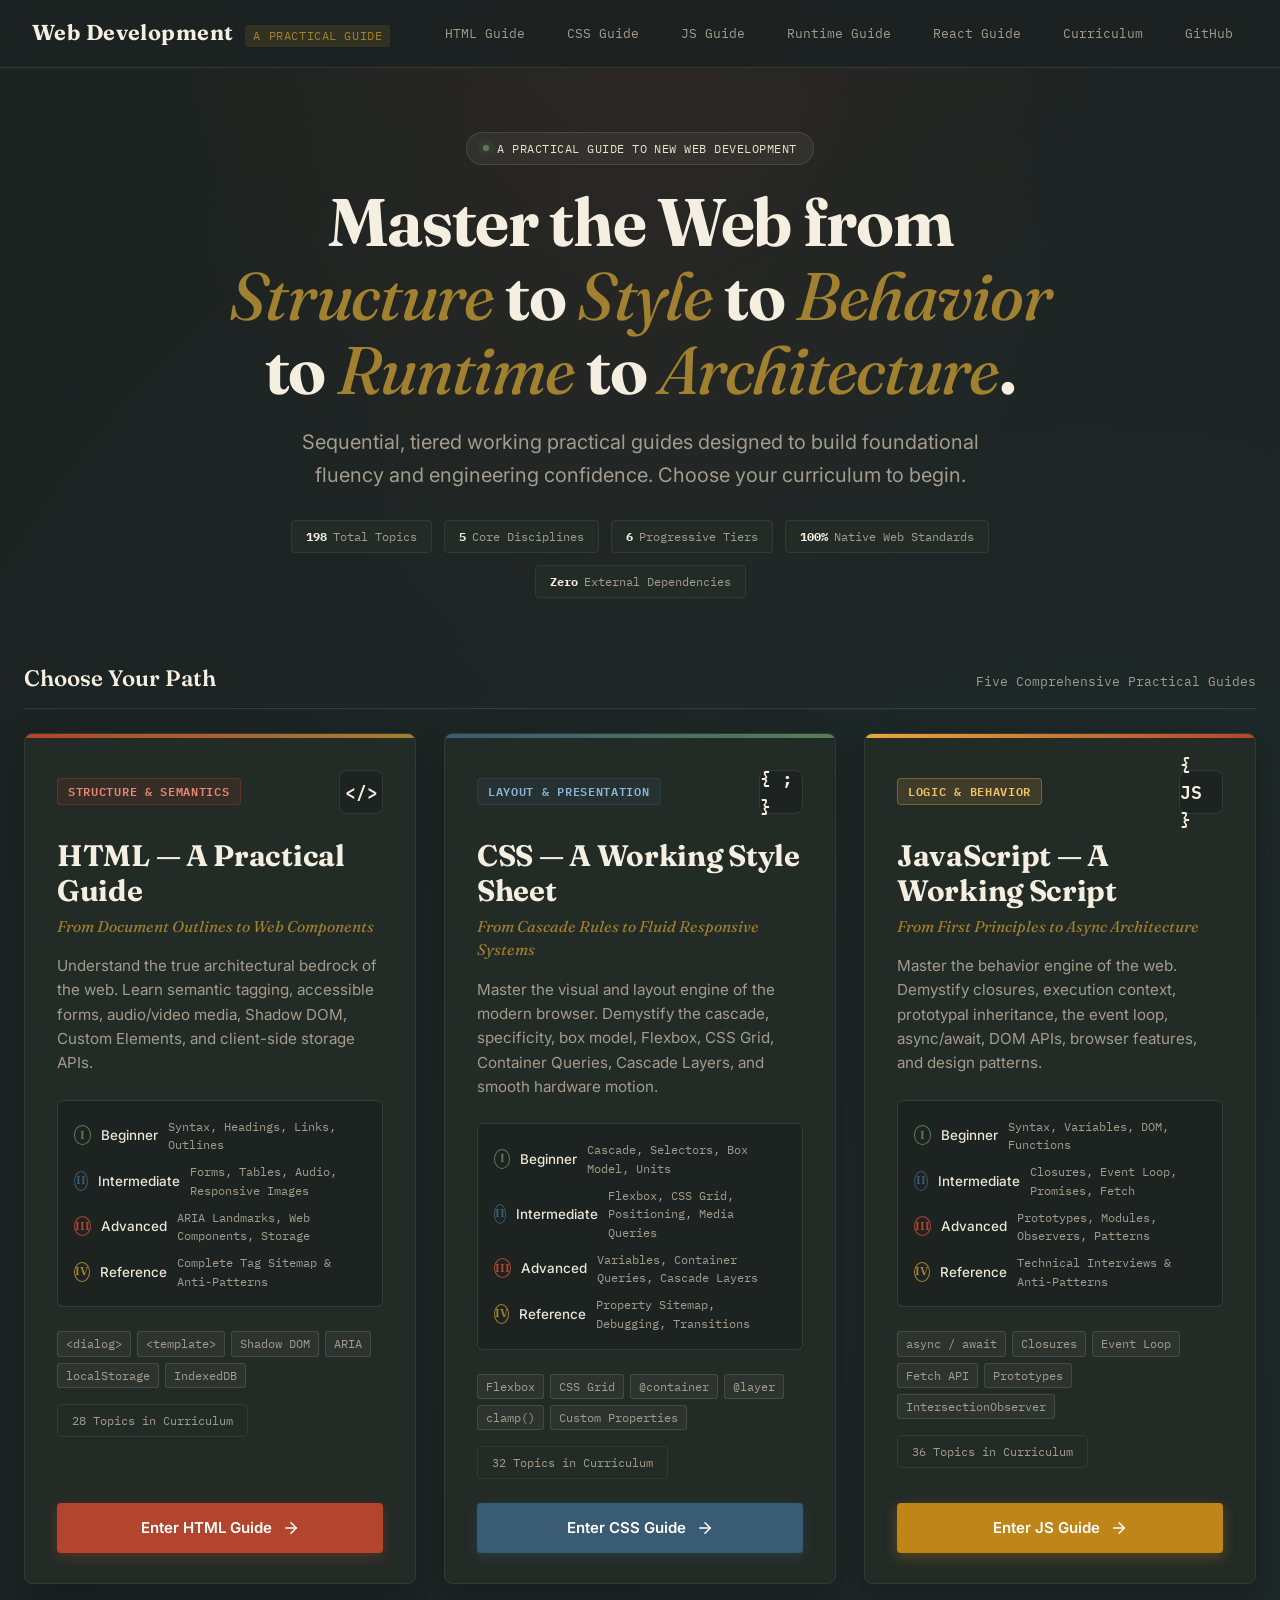
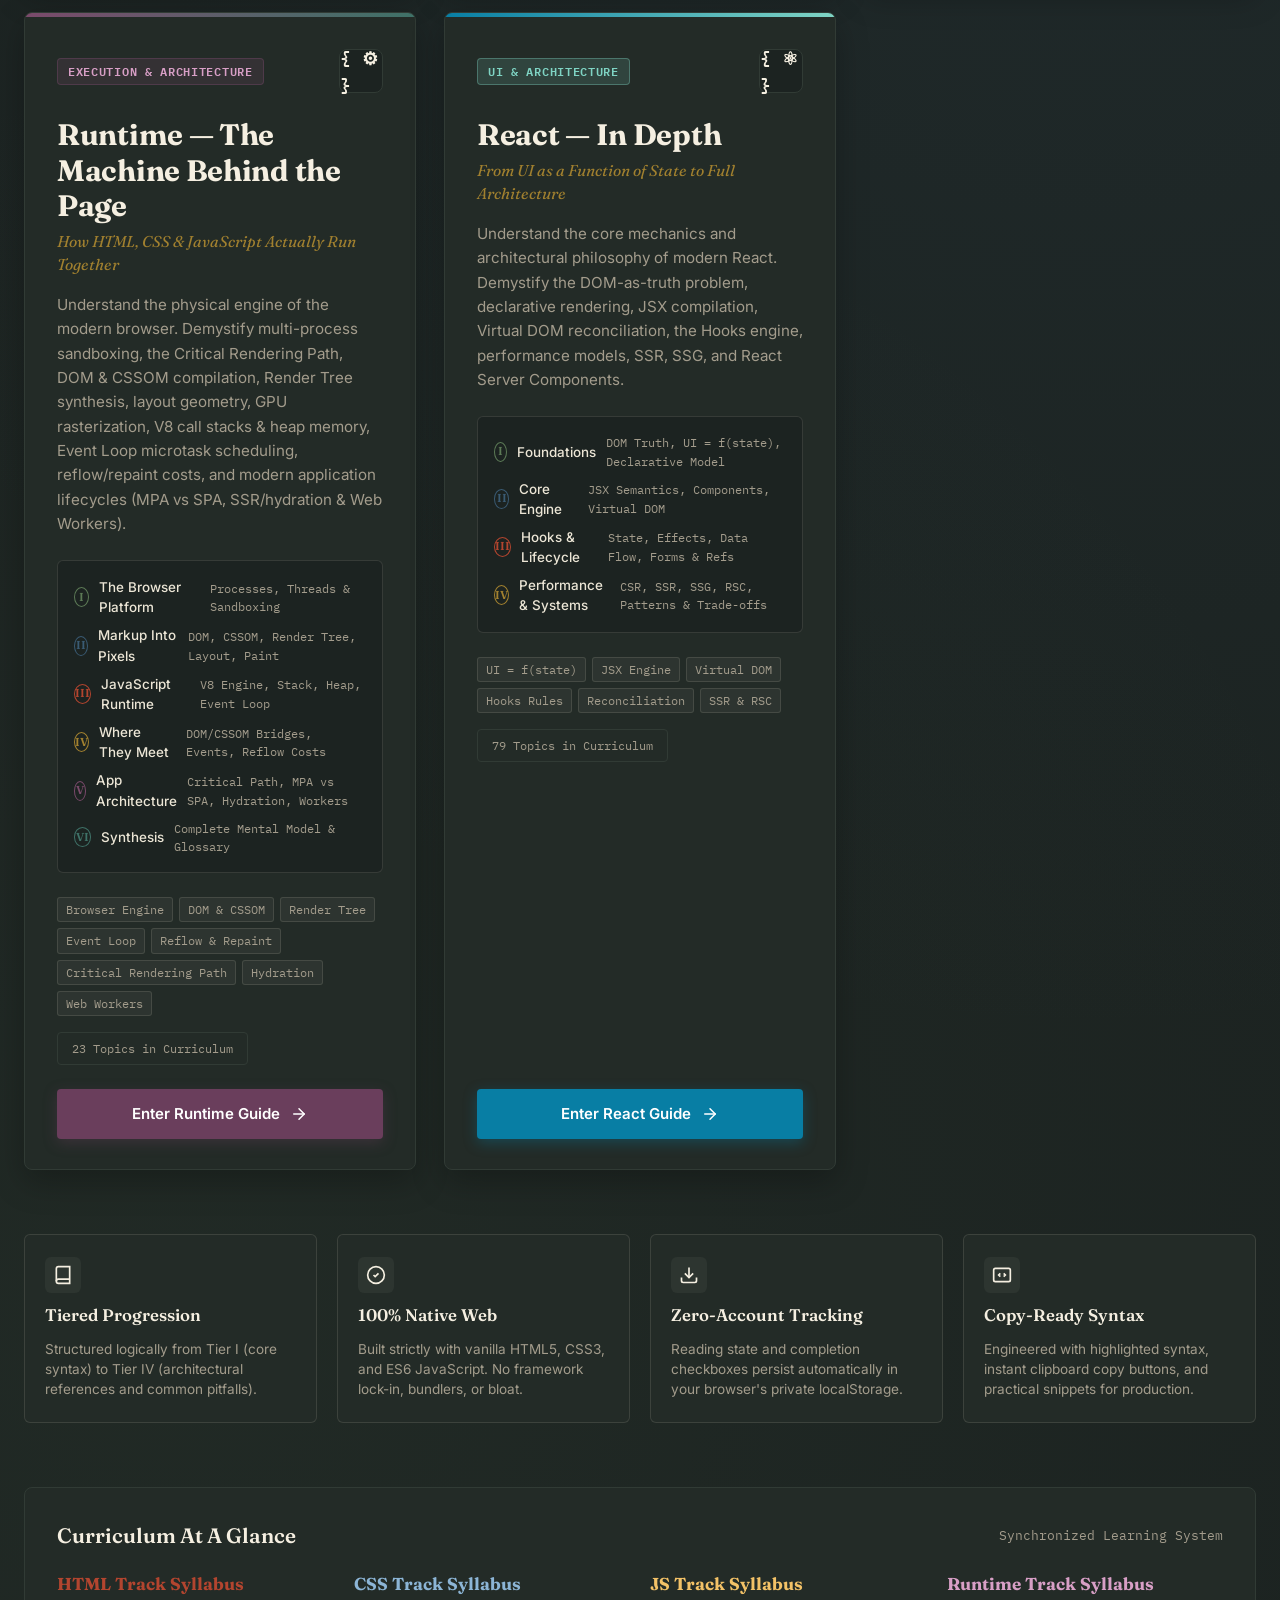
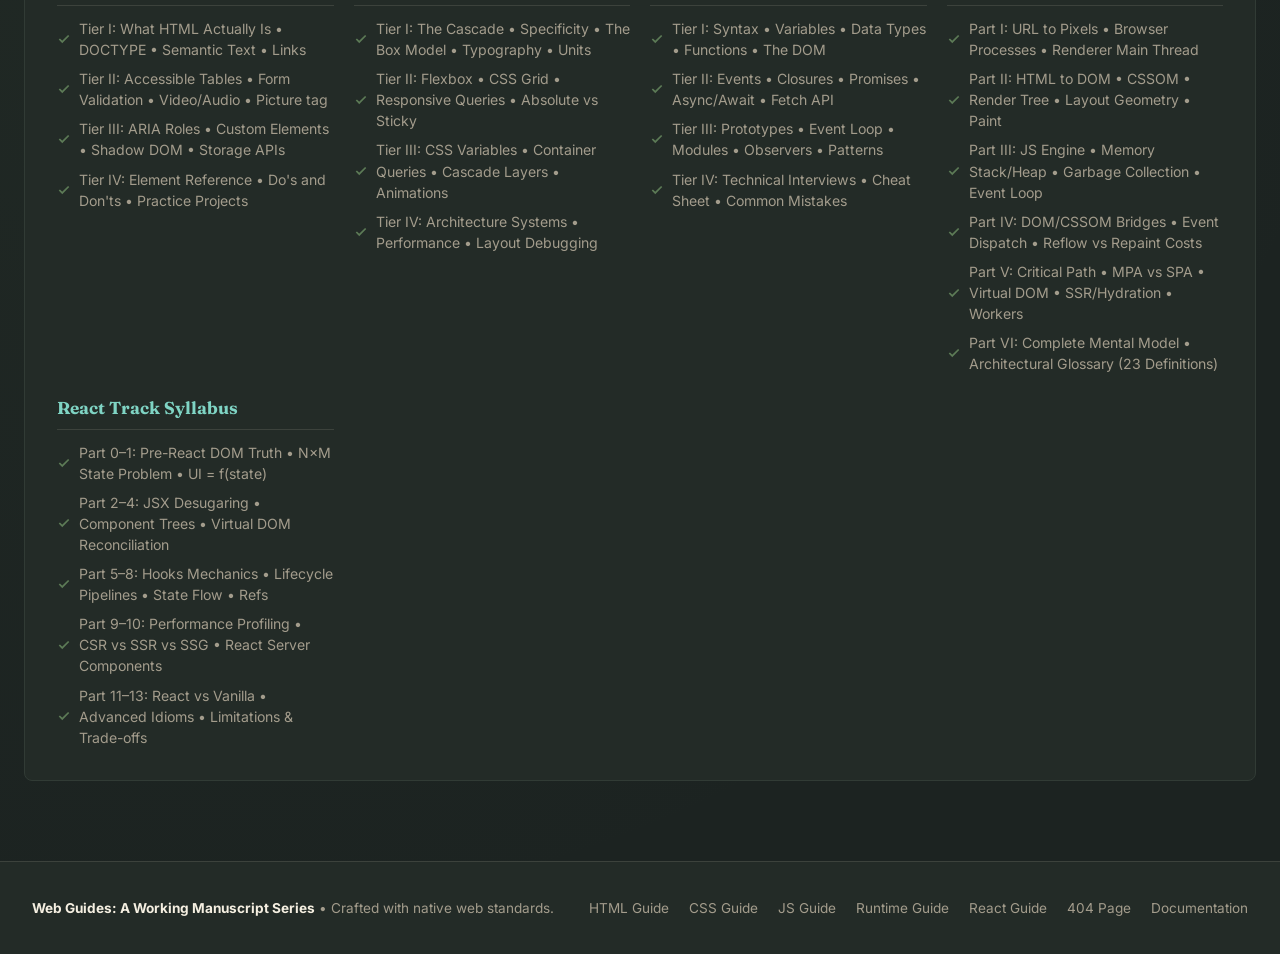
==== commit 99dc778e: "Added react" ====
--- a/index.html
+++ b/index.html
@@ -31,6 +31,7 @@
       <a href="css-guide/index.html" class="portal-nav-btn" id="navCssBtn">CSS Guide</a>
       <a href="js-guide/index.html" class="portal-nav-btn" id="navJsBtn">JS Guide</a>
       <a href="runtime-guide/index.html" class="portal-nav-btn" id="navRuntimeBtn">Runtime Guide</a>
+      <a href="react-guide/index.html" class="portal-nav-btn" id="navReactBtn">React Guide</a>
       <a href="#curriculum" class="portal-nav-btn">Curriculum</a>
       <a href="https://github.com" target="_blank" rel="noopener noreferrer" class="portal-nav-btn"
         title="View Source on GitHub">
@@ -48,7 +49,7 @@
         <span>A Practical Guide to New Web Development</span>
       </div>
       <h1 class="portal-hero-title" id="heroHeading">
-        Master the Web from <em>Structure</em> to <em>Style</em> to <em>Behavior</em> to <em>Runtime</em>.
+        Master the Web from <em>Structure</em> to <em>Style</em> to <em>Behavior</em> to <em>Runtime</em> to <em>Architecture</em>.
       </h1>
       <p class="portal-hero-desc">
         Sequential, tiered working practical guides designed to build foundational fluency and engineering confidence.
@@ -58,10 +59,10 @@
       <!-- Meta stats chips -->
       <div class="portal-meta-row" role="list">
         <div class="portal-meta-chip" role="listitem">
-          <strong>119</strong> Total Topics
+          <strong>198</strong> Total Topics
         </div>
         <div class="portal-meta-chip" role="listitem">
-          <strong>4</strong> Core Disciplines
+          <strong>5</strong> Core Disciplines
         </div>
         <div class="portal-meta-chip" role="listitem">
           <strong>6</strong> Progressive Tiers
@@ -75,11 +76,11 @@
       </div>
     </section>
 
-    <!-- Guide Selection Paths (Four Core Paths) -->
+    <!-- Guide Selection Paths (Five Core Paths) -->
     <section class="portal-guides-section" id="guidesSelection" aria-labelledby="pathsHeading">
       <div class="portal-section-header">
         <h2 class="portal-section-title" id="pathsHeading">Choose Your Path</h2>
-        <span class="portal-section-sub">Four Comprehensive Practical Guides</span>
+        <span class="portal-section-sub">Five Comprehensive Practical Guides</span>
       </div>
 
       <div class="portal-cards-grid">
@@ -359,6 +360,73 @@
             </svg>
           </a>
         </article>
+
+        <!-- PATH 5: REACT GUIDE -->
+        <article class="guide-card guide-card-react" id="reactGuideCard">
+          <div class="guide-card-top">
+            <span class="guide-badge-pill badge-react">UI &amp; Architecture</span>
+            <div class="guide-card-glyph" aria-hidden="true">{ ⚛ }</div>
+          </div>
+
+          <div class="guide-card-body">
+            <h3 class="guide-card-title">React — In Depth</h3>
+            <div class="guide-card-subtitle">From UI as a Function of State to Full Architecture</div>
+            <p class="guide-card-desc">
+              Understand the core mechanics and architectural philosophy of modern React. Demystify the DOM-as-truth problem,
+              declarative rendering, JSX compilation, Virtual DOM reconciliation, the Hooks engine, performance models,
+              SSR, SSG, and React Server Components.
+            </p>
+          </div>
+
+          <!-- Tiers Overview -->
+          <div class="guide-tiers-list" aria-label="React Curriculum Tiers">
+            <div class="guide-tier-item">
+              <span class="guide-tier-num tier-i">I</span>
+              <span class="guide-tier-name">Foundations</span>
+              <span class="guide-tier-focus">DOM Truth, UI = f(state), Declarative Model</span>
+            </div>
+            <div class="guide-tier-item">
+              <span class="guide-tier-num tier-ii">II</span>
+              <span class="guide-tier-name">Core Engine</span>
+              <span class="guide-tier-focus">JSX Semantics, Components, Virtual DOM</span>
+            </div>
+            <div class="guide-tier-item">
+              <span class="guide-tier-num tier-iii">III</span>
+              <span class="guide-tier-name">Hooks &amp; Lifecycle</span>
+              <span class="guide-tier-focus">State, Effects, Data Flow, Forms &amp; Refs</span>
+            </div>
+            <div class="guide-tier-item">
+              <span class="guide-tier-num tier-iv">IV</span>
+              <span class="guide-tier-name">Performance &amp; Systems</span>
+              <span class="guide-tier-focus">CSR, SSR, SSG, RSC, Patterns &amp; Trade-offs</span>
+            </div>
+          </div>
+
+          <!-- Quick tags -->
+          <div class="guide-tags-row" aria-label="Key React Topics">
+            <span class="guide-tag">UI = f(state)</span>
+            <span class="guide-tag">JSX Engine</span>
+            <span class="guide-tag">Virtual DOM</span>
+            <span class="guide-tag">Hooks Rules</span>
+            <span class="guide-tag">Reconciliation</span>
+            <span class="guide-tag">SSR &amp; RSC</span>
+          </div>
+
+          <!-- Dynamic Reading Progress Tracker -->
+          <div id="reactProgressSummary" class="portal-meta-chip" style="margin-top: -8px; width: fit-content;">
+            <span id="reactProgressText">79 Topics in Curriculum</span>
+          </div>
+
+          <!-- Enter Button -->
+          <a href="react-guide/index.html" class="guide-action-btn btn-react" id="enterReactBtn">
+            <span>Enter React Guide</span>
+            <svg width="18" height="18" viewBox="0 0 24 24" fill="none" stroke="currentColor" stroke-width="2"
+              stroke-linecap="round" stroke-linejoin="round" aria-hidden="true">
+              <line x1="5" y1="12" x2="19" y2="12"></line>
+              <polyline points="12 5 19 12 12 19"></polyline>
+            </svg>
+          </a>
+        </article>
       </div>
     </section>
 
@@ -559,6 +627,43 @@
                 <polyline points="20 6 9 17 4 12"></polyline>
               </svg>
               <span>Part VI: Complete Mental Model &bull; Architectural Glossary (23 Definitions)</span>
+            </li>
+          </ul>
+        </div>
+
+        <!-- React Track -->
+        <div class="compare-col">
+          <div class="compare-col-header col-react-head">React Track Syllabus</div>
+          <ul class="compare-topics-list">
+            <li>
+              <svg width="14" height="14" viewBox="0 0 24 24" fill="none" stroke="currentColor" stroke-width="3">
+                <polyline points="20 6 9 17 4 12"></polyline>
+              </svg>
+              <span>Part 0–1: Pre-React DOM Truth &bull; N&times;M State Problem &bull; UI = f(state)</span>
+            </li>
+            <li>
+              <svg width="14" height="14" viewBox="0 0 24 24" fill="none" stroke="currentColor" stroke-width="3">
+                <polyline points="20 6 9 17 4 12"></polyline>
+              </svg>
+              <span>Part 2–4: JSX Desugaring &bull; Component Trees &bull; Virtual DOM Reconciliation</span>
+            </li>
+            <li>
+              <svg width="14" height="14" viewBox="0 0 24 24" fill="none" stroke="currentColor" stroke-width="3">
+                <polyline points="20 6 9 17 4 12"></polyline>
+              </svg>
+              <span>Part 5–8: Hooks Mechanics &bull; Lifecycle Pipelines &bull; State Flow &bull; Refs</span>
+            </li>
+            <li>
+              <svg width="14" height="14" viewBox="0 0 24 24" fill="none" stroke="currentColor" stroke-width="3">
+                <polyline points="20 6 9 17 4 12"></polyline>
+              </svg>
+              <span>Part 9–10: Performance Profiling &bull; CSR vs SSR vs SSG &bull; React Server Components</span>
+            </li>
+            <li>
+              <svg width="14" height="14" viewBox="0 0 24 24" fill="none" stroke="currentColor" stroke-width="3">
+                <polyline points="20 6 9 17 4 12"></polyline>
+              </svg>
+              <span>Part 11–13: React vs Vanilla &bull; Advanced Idioms &bull; Limitations &amp; Trade-offs</span>
             </li>
           </ul>
         </div>
@@ -576,6 +681,7 @@
       <a href="css-guide/index.html">CSS Guide</a>
       <a href="js-guide/index.html">JS Guide</a>
       <a href="runtime-guide/index.html">Runtime Guide</a>
+      <a href="react-guide/index.html">React Guide</a>
       <a href="404.html">404 Page</a>
       <a href="README.md">Documentation</a>
     </div>
@@ -634,6 +740,15 @@
               }
             }
           }
+          // React Guide Progress
+          var reactRaw = localStorage.getItem('react-guide-read-sections');
+          if (reactRaw) {
+            var reactState = JSON.parse(reactRaw);
+            if (Array.isArray(reactState) && reactState.length > 0) {
+              var el = document.getElementById('reactProgressText');
+              if (el) el.textContent = '✓ ' + reactState.length + ' of 79 Topics Read';
+            }
+          }
         }
       } catch (e) { }
     })();
--- a/css/styles.css
+++ b/css/styles.css
@@ -1253,14 +1253,8 @@
 
 .portal-cards-grid {
   display: grid;
-  grid-template-columns: repeat(2, 1fr);
+  grid-template-columns: repeat(auto-fit, minmax(340px, 1fr));
   gap: 28px;
-}
-
-@media (min-width: 1380px) {
-  .portal-cards-grid {
-    grid-template-columns: repeat(4, 1fr);
-  }
 }
 
 .guide-card {
@@ -1305,6 +1299,10 @@
   background: linear-gradient(90deg, #7a4a6b, #3f7268);
 }
 
+.guide-card-react::before {
+  background: linear-gradient(90deg, #087ea4, #7fd4c4);
+}
+
 .guide-card:hover {
   transform: translateY(-5px);
   border-color: rgba(233, 227, 211, 0.3);
@@ -1353,6 +1351,12 @@
   background: rgba(122, 74, 107, 0.2);
   color: #d89fc6;
   border: 1px solid rgba(122, 74, 107, 0.4);
+}
+
+.badge-react {
+  background: rgba(127, 212, 196, 0.15);
+  color: #7fd4c4;
+  border: 1px solid rgba(127, 212, 196, 0.35);
 }
 
 .guide-card-glyph {
@@ -1527,6 +1531,17 @@
   box-shadow: 0 6px 20px rgba(106, 62, 92, 0.5);
 }
 
+.btn-react {
+  background: #087ea4;
+  color: #fff;
+  box-shadow: 0 4px 14px rgba(8, 126, 164, 0.35);
+}
+
+.btn-react:hover {
+  background: #149eca;
+  box-shadow: 0 6px 20px rgba(8, 126, 164, 0.5);
+}
+
 .guide-action-btn svg {
   transition: transform 0.2s ease;
 }
@@ -1603,8 +1618,14 @@
 
 .compare-grid {
   display: grid;
-  grid-template-columns: repeat(4, 1fr);
-  gap: 24px;
+  grid-template-columns: repeat(auto-fit, minmax(220px, 1fr));
+  gap: 20px;
+}
+
+@media (min-width: 1400px) {
+  .compare-grid {
+    grid-template-columns: repeat(5, 1fr);
+  }
 }
 
 .compare-col {
@@ -1625,6 +1646,7 @@
 .col-css-head { color: #8cb5d6; }
 .col-js-head { color: #f3c267; }
 .col-runtime-head { color: #d89fc6; }
+.col-react-head { color: #7fd4c4; }
 
 .compare-topics-list {
   list-style: none;
